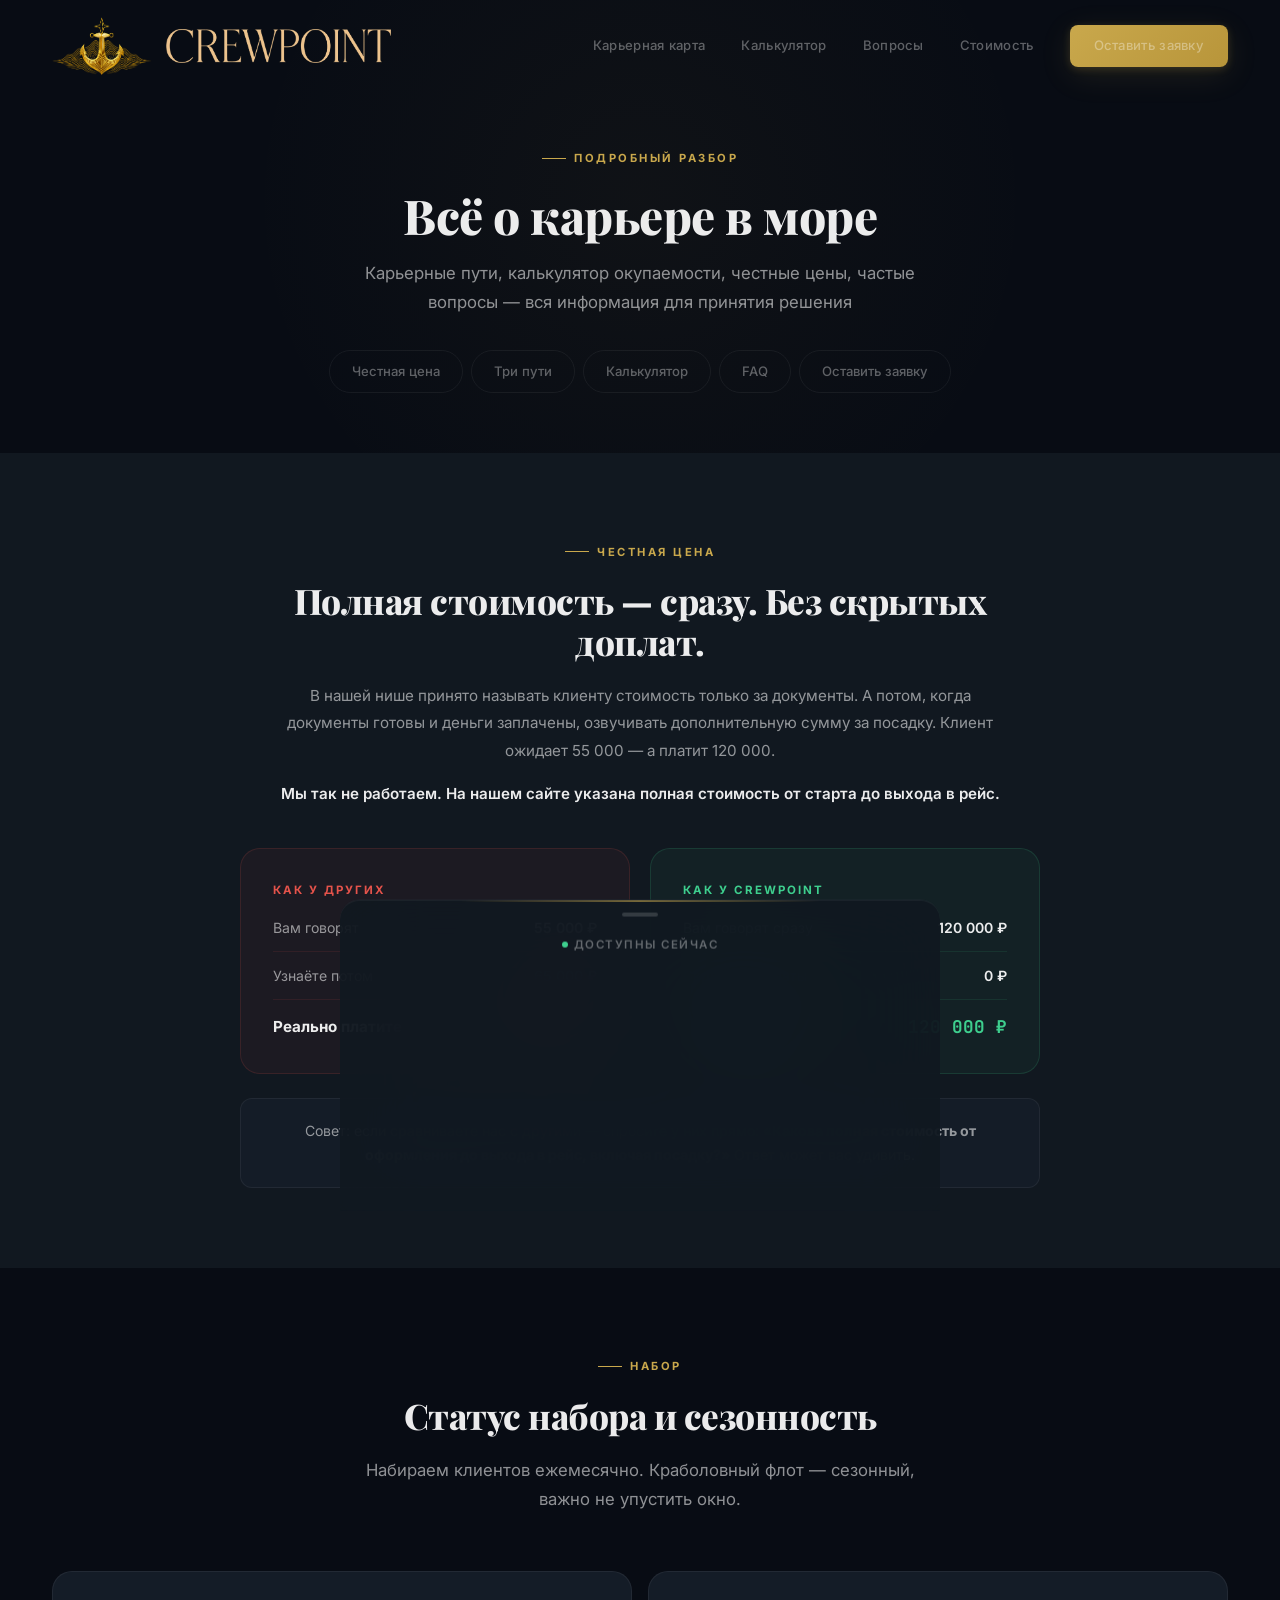
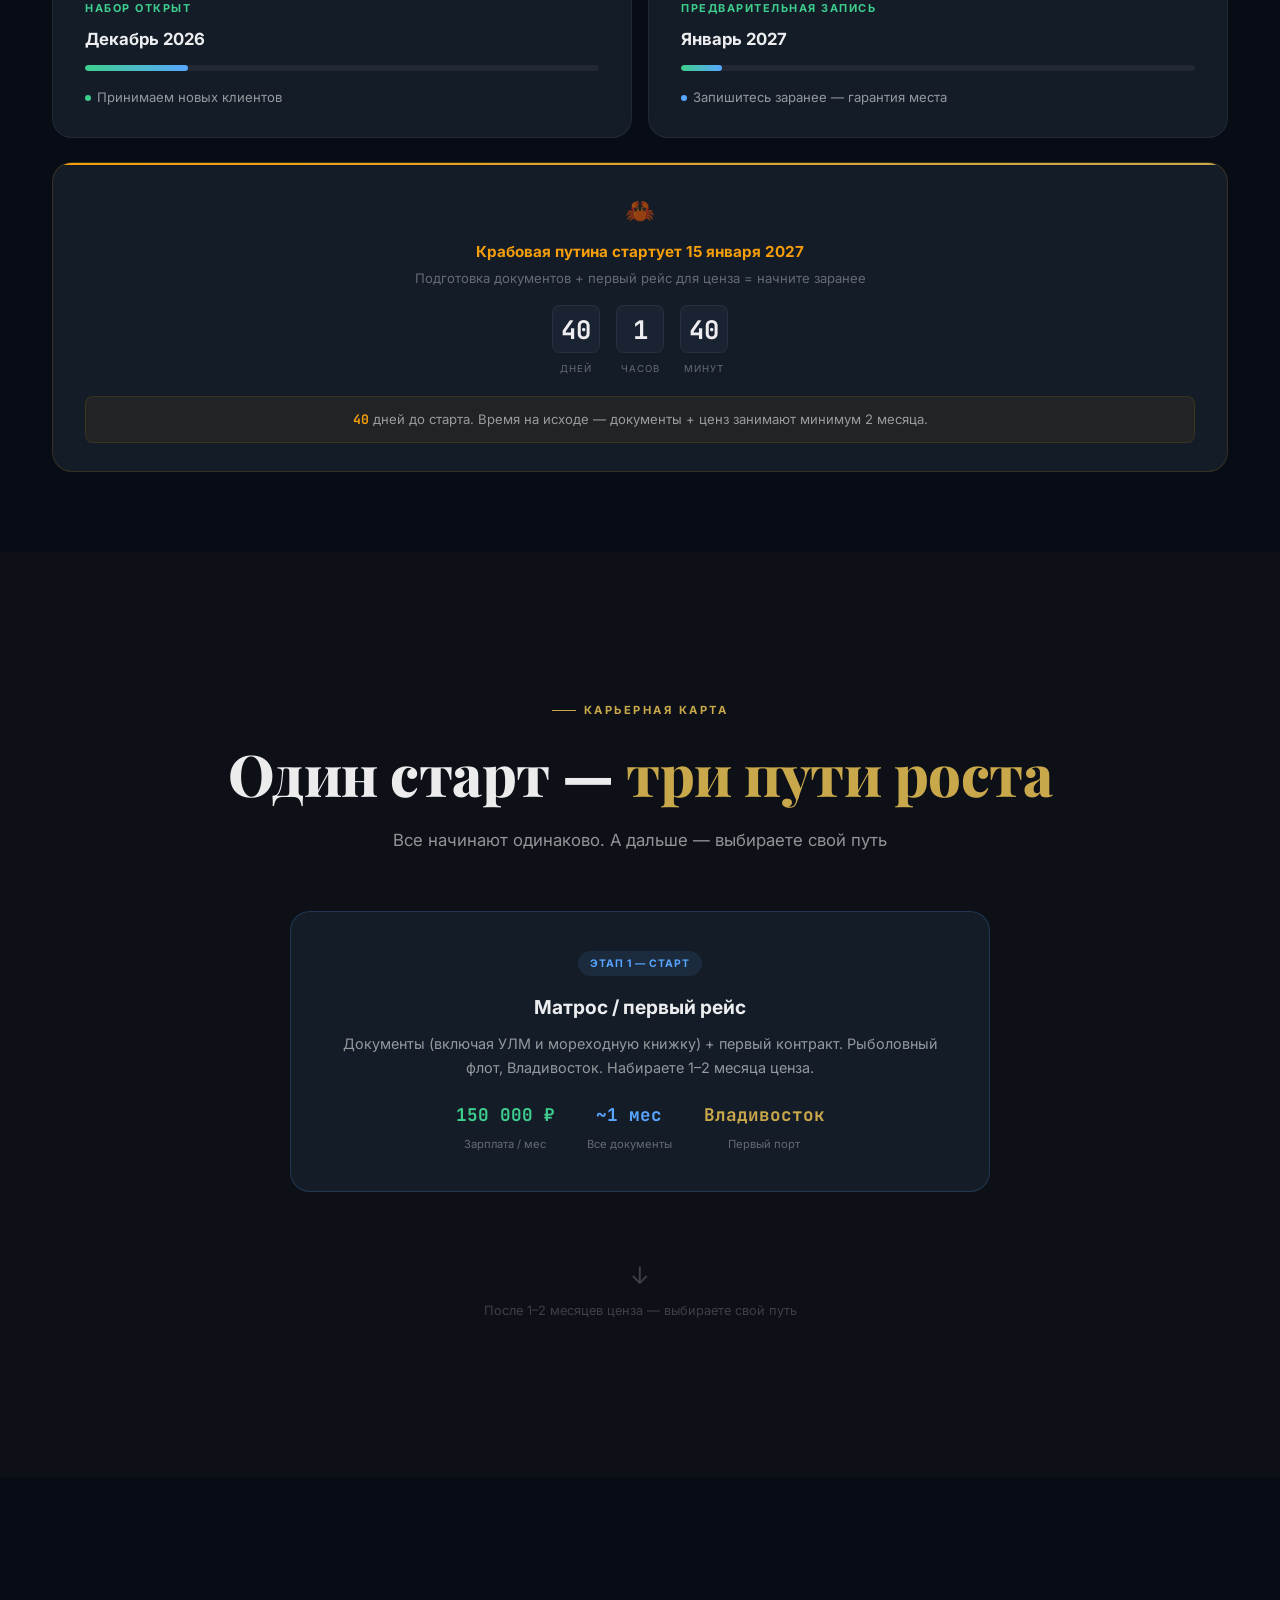
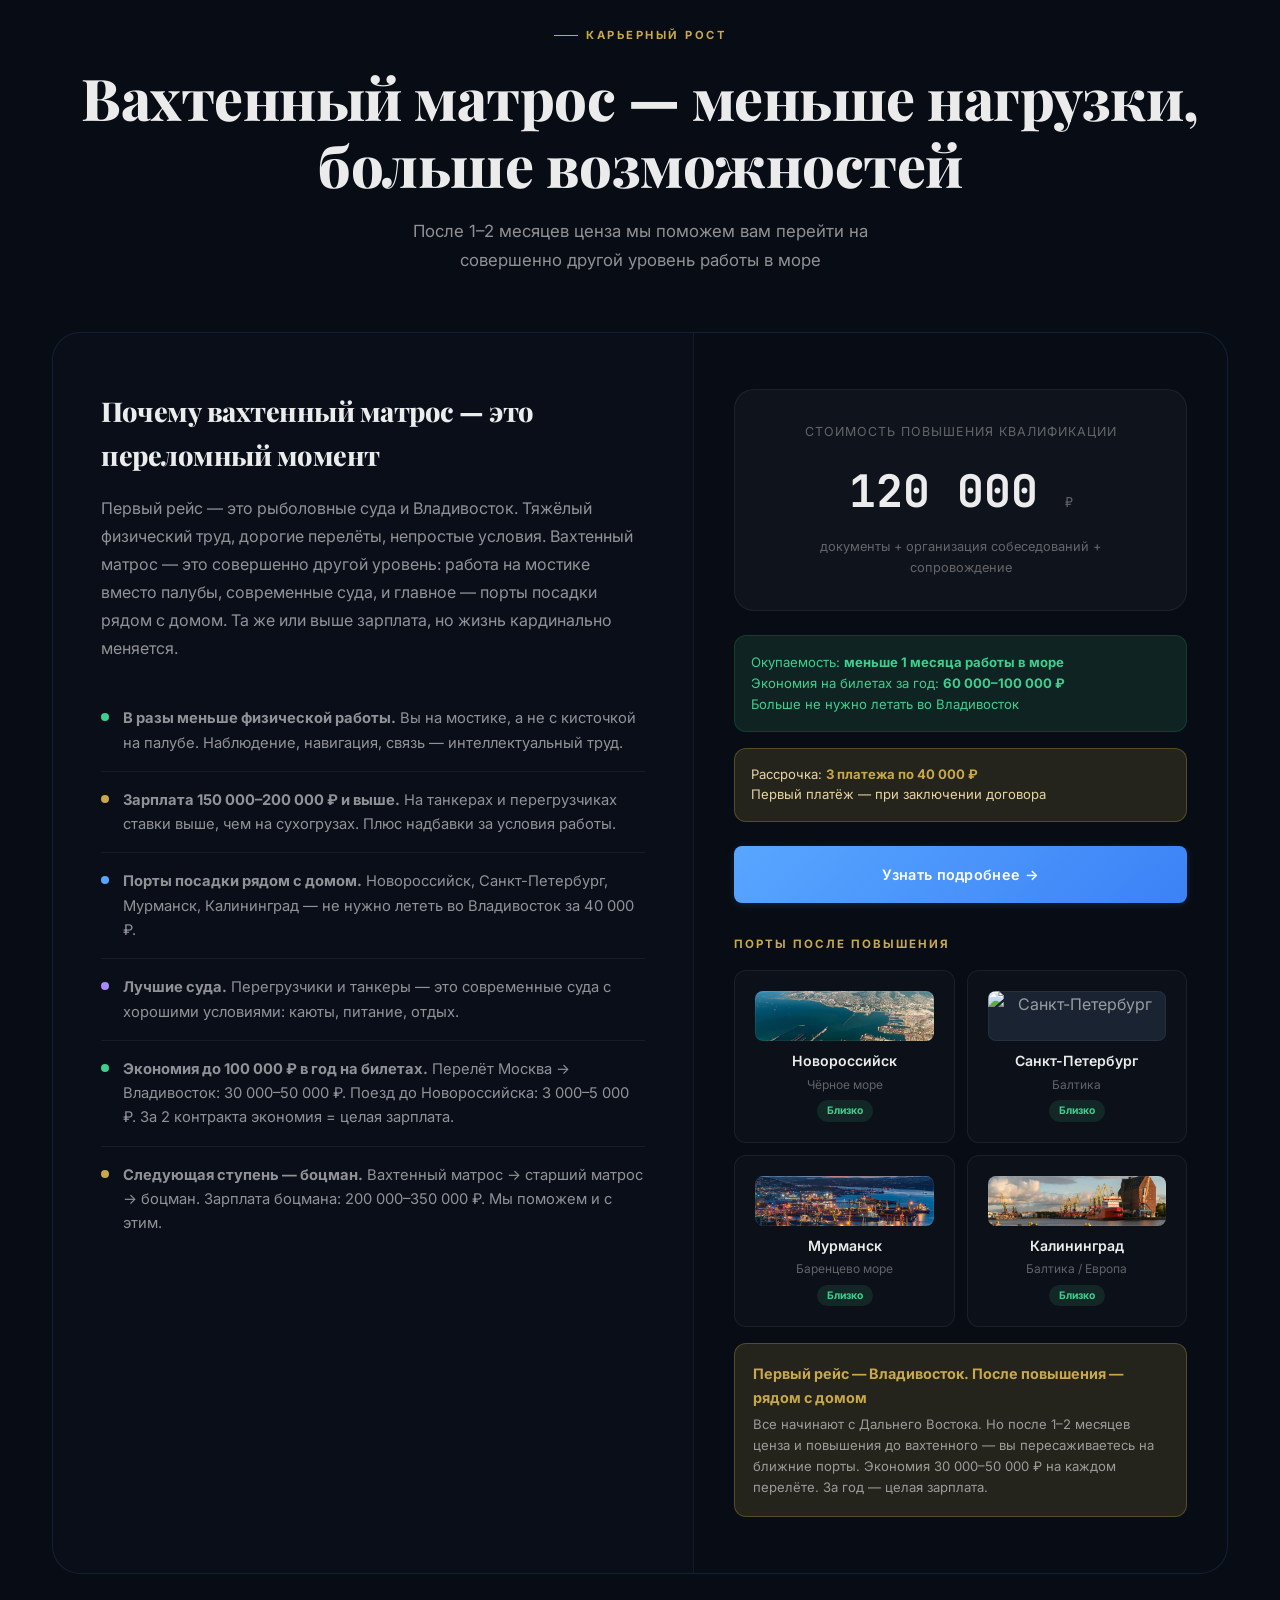
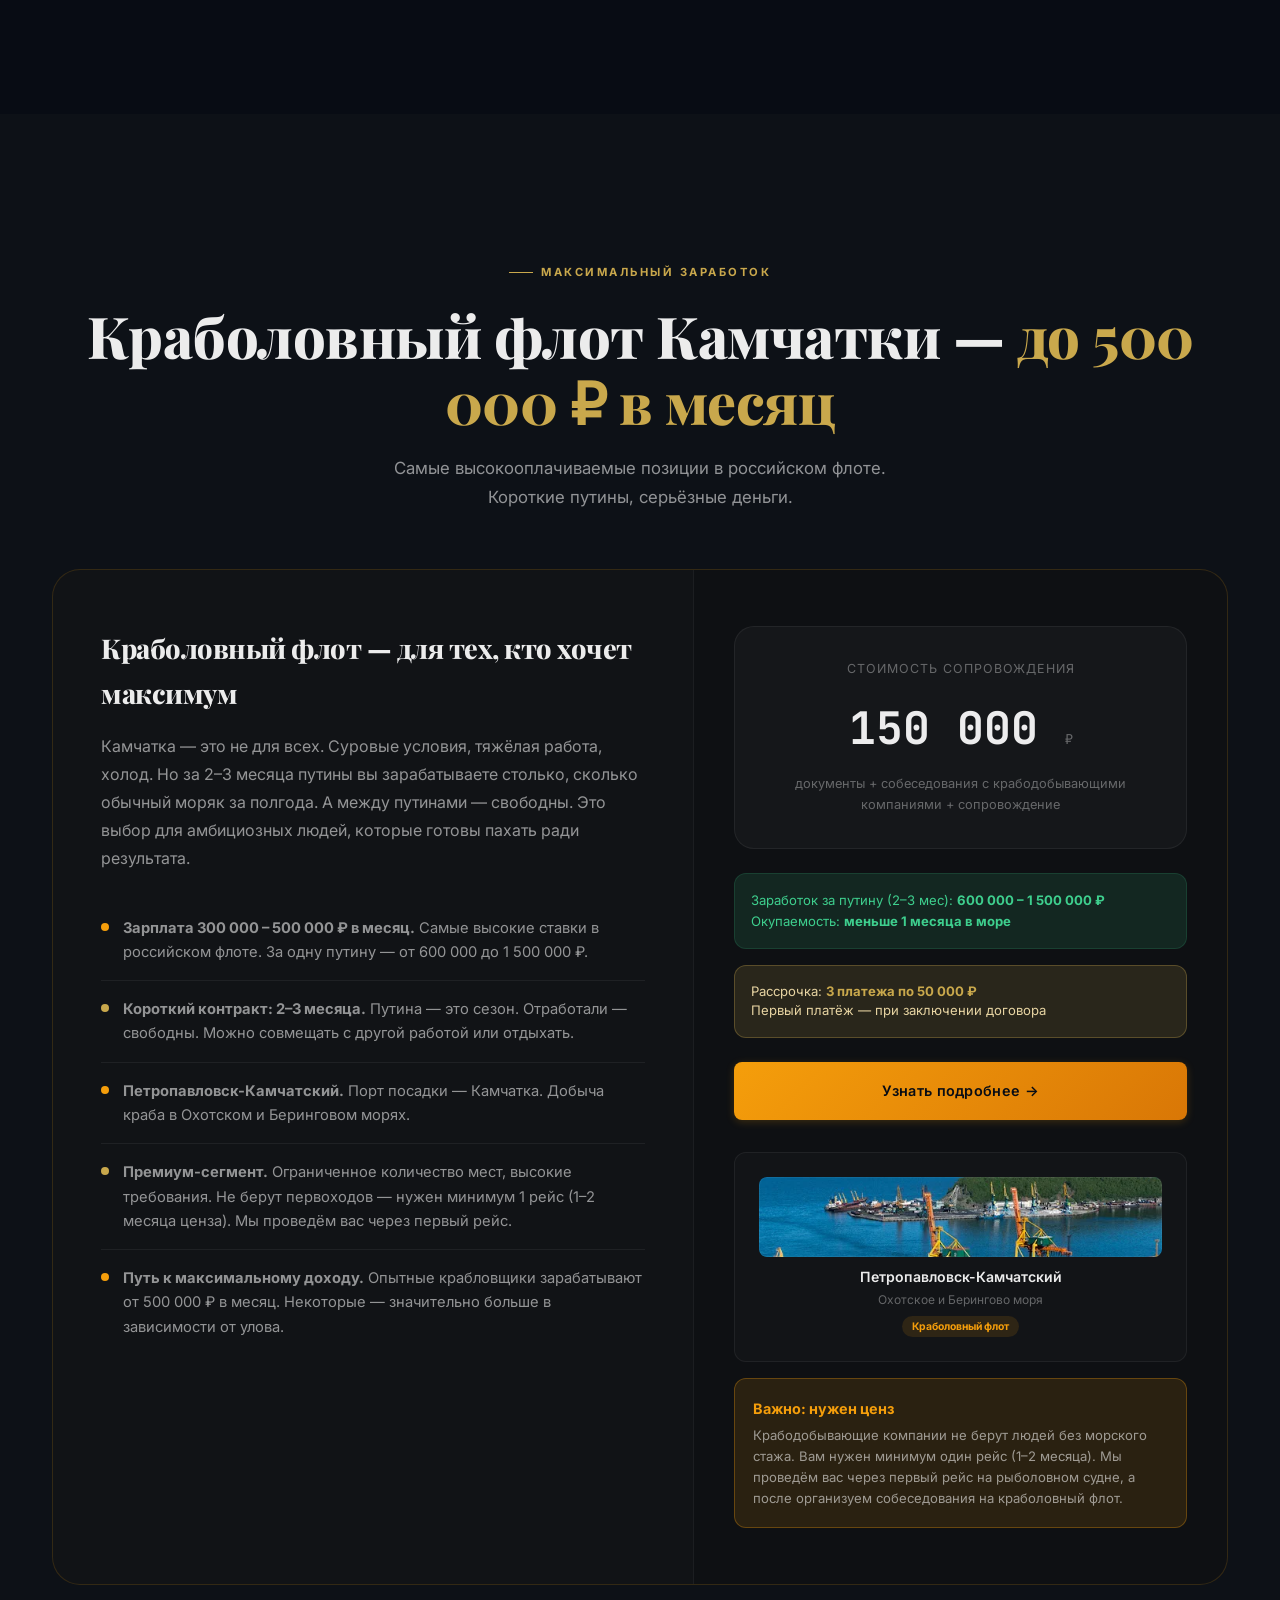
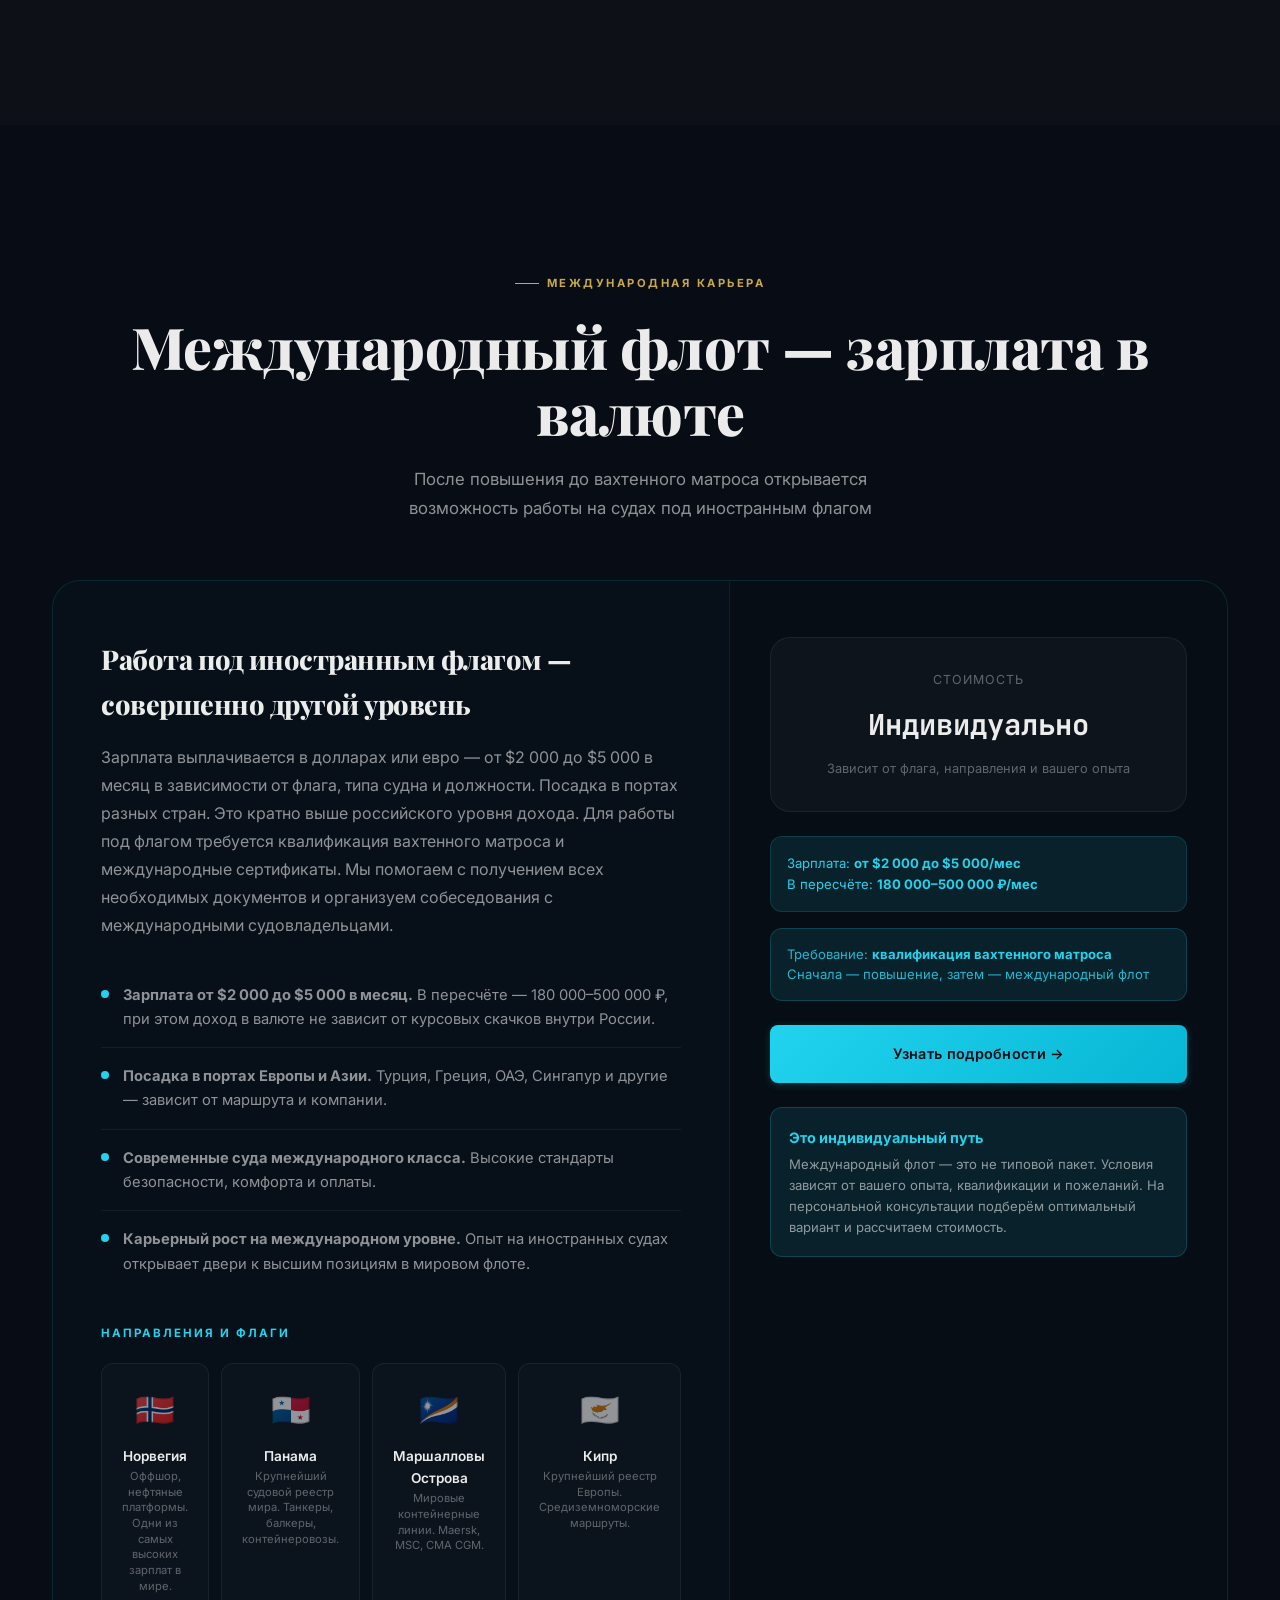
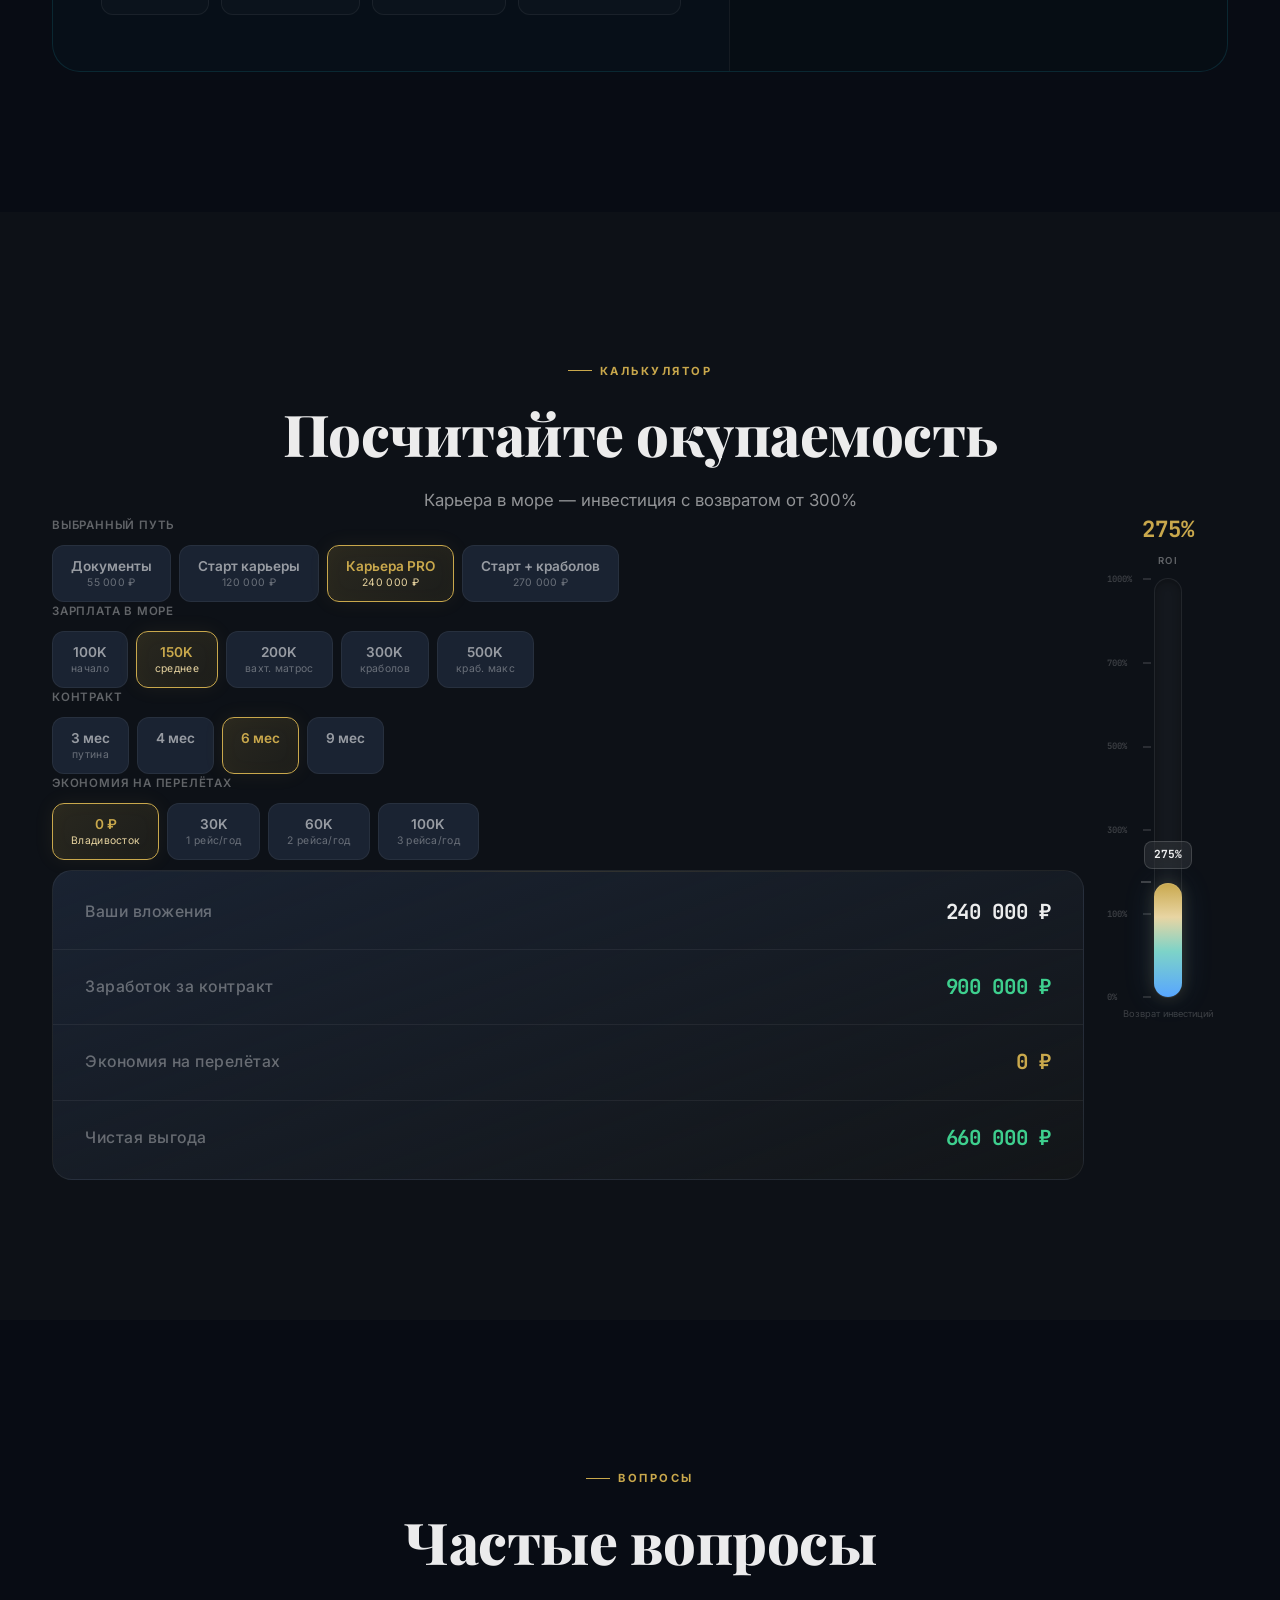
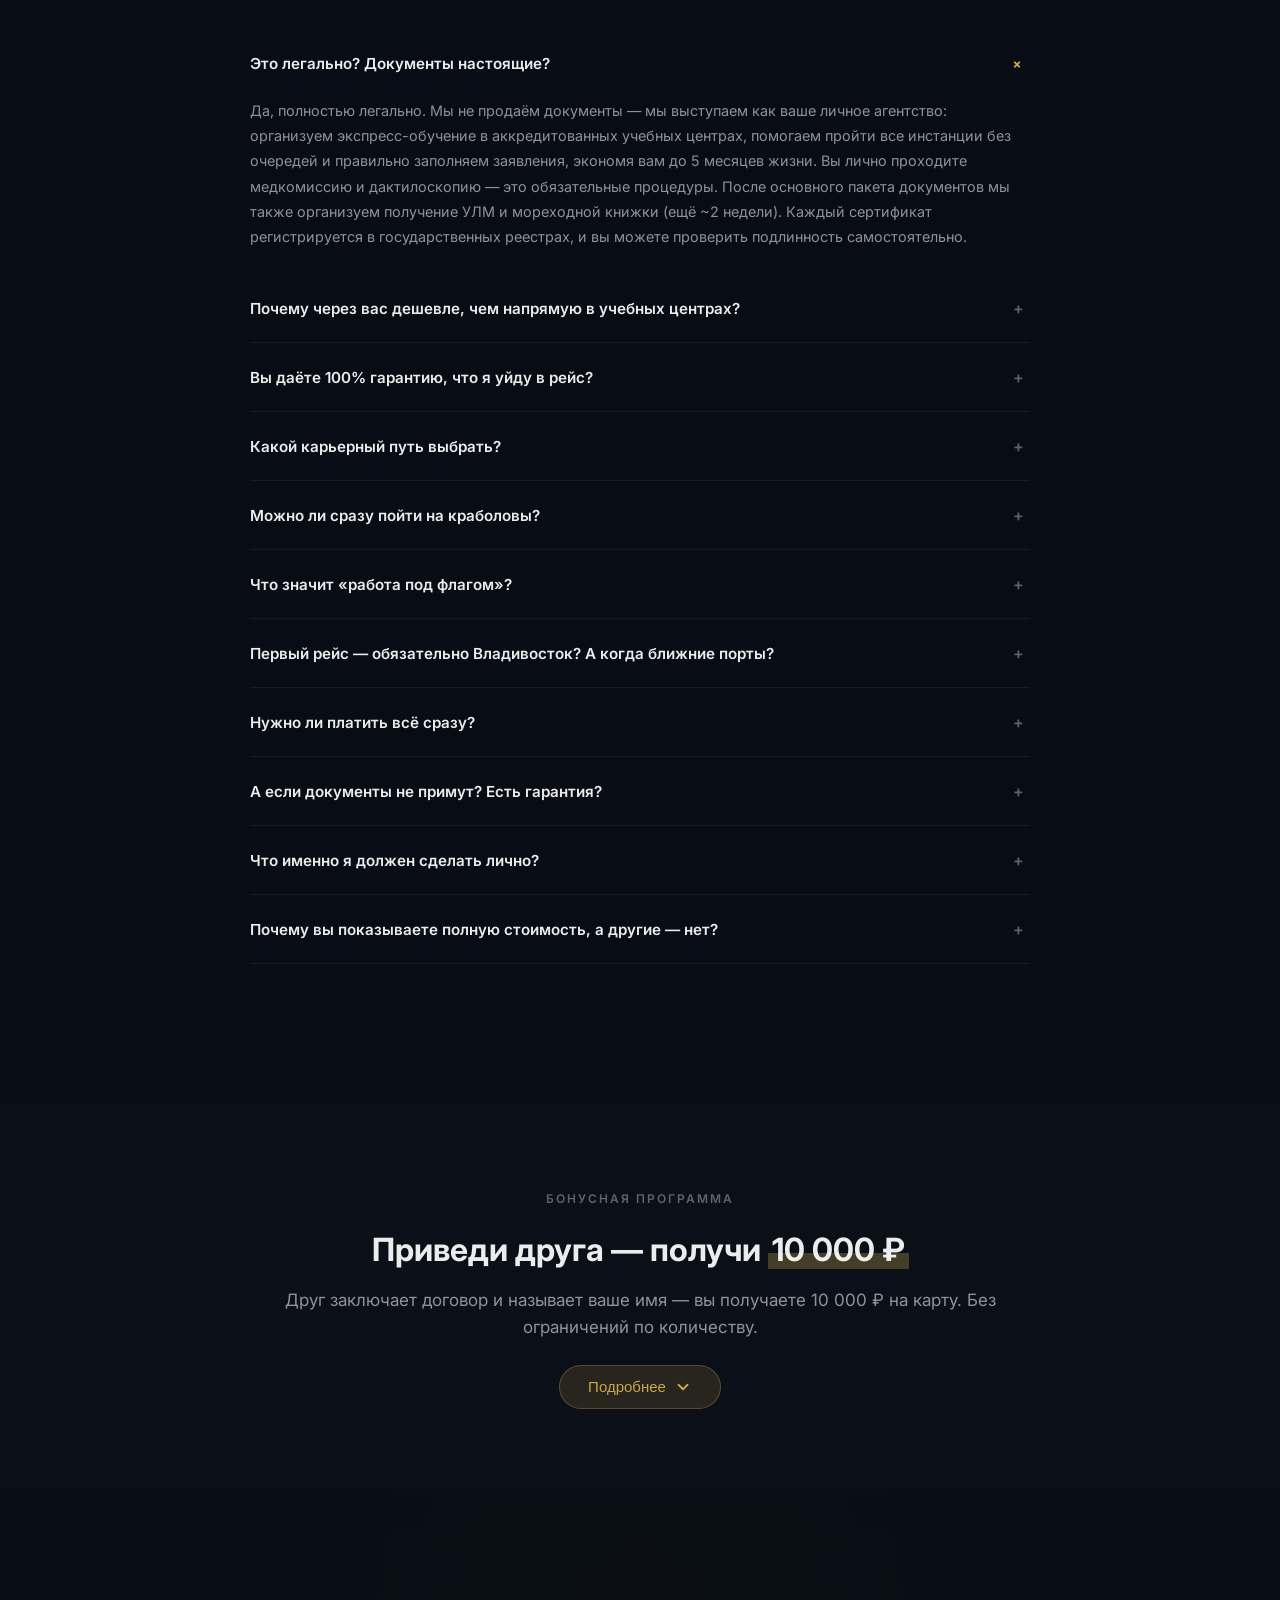
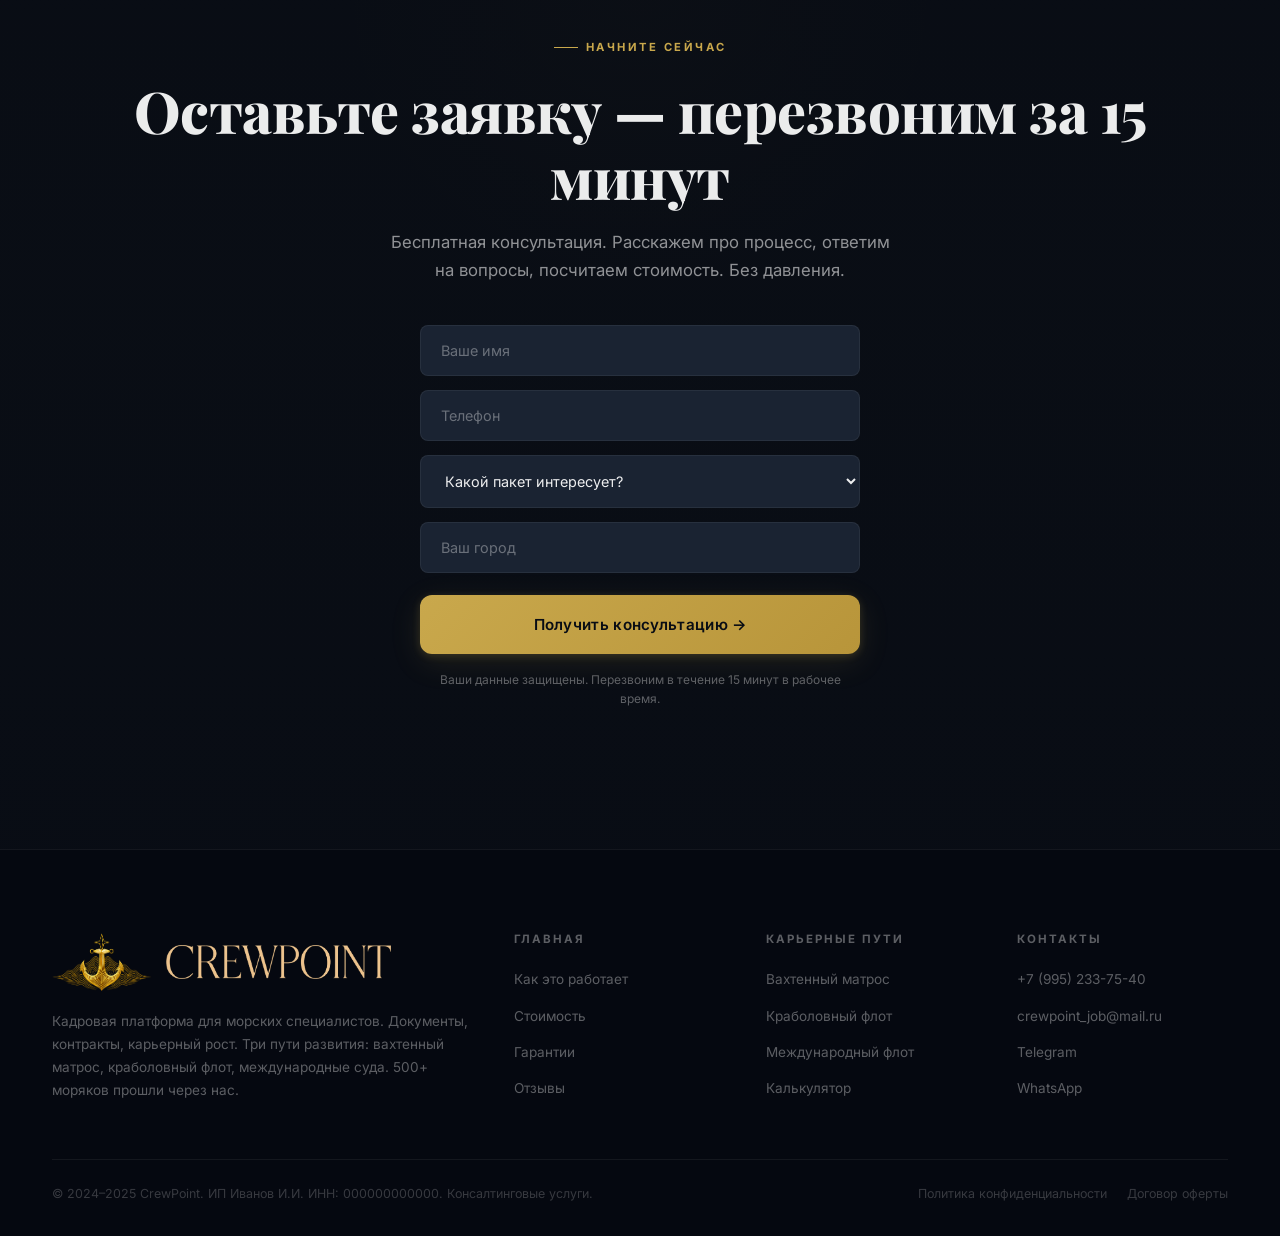
==== details.html @ 1039f0b2 "Add files via upload" ====
<!DOCTYPE html>
<html lang="ru">
<head>
    <meta charset="UTF-8">
    <meta name="viewport" content="width=device-width, initial-scale=1.0">
    <title>CrewPoint — Карьерные пути, калькулятор и FAQ | Подробный разбор</title>
    <meta name="description" content="Подробный разбор карьерных путей в море: вахтенный матрос, краболовный флот Камчатки, международные суда. Калькулятор окупаемости, FAQ, честные цены.">
    <meta name="theme-color" content="#080C14">
    <meta name="color-scheme" content="dark">
    <link rel="icon" type="image/png" href="assets/images/favicon.ico">
    <link rel="preconnect" href="https://fonts.googleapis.com">
    <link rel="preconnect" href="https://fonts.gstatic.com" crossorigin>
    <link href="https://fonts.googleapis.com/css2?family=Inter:wght@400;500;600;700&family=Playfair+Display:wght@800&family=JetBrains+Mono:wght@700&display=swap" rel="stylesheet">
    <link rel="stylesheet" href="assets/css/style.css">
</head>
<body>

<!-- ═══════════════════════════════════
     HEADER
     ═══════════════════════════════════ -->
<header class="header" id="header">
    <div class="container">
        <a href="index.html" class="logo">
            <img src="assets/images/logo-anchor.png" alt="CrewPoint" class="logo-icon" width="54" height="54">
            <img src="assets/images/logo-text.png" alt="CrewPoint" class="logo-name" height="28">
        </a>
        <nav class="nav">
            <a href="#career-paths">Карьерная карта</a>
            <a href="#calc">Калькулятор</a>
            <a href="#faq">Вопросы</a>
            <a href="index.html#pricing">Стоимость</a>
            <a href="index.html#form" class="btn btn--gold btn--sm">Оставить заявку</a>
        </nav>
        <button class="burger" id="burgerBtn"><span></span><span></span><span></span></button>
    </div>
</header>

<div class="mobile-menu" id="mobileMenu">
    <button class="mobile-close" id="mobileClose">&#x2715;</button>
    <a href="#career-paths">Карьерная карта</a>
    <a href="#calc">Калькулятор</a>
    <a href="#faq">Вопросы</a>
    <a href="index.html#pricing">Стоимость</a>
    <a href="index.html#trust">Гарантии</a>
    <a href="index.html#form" class="btn btn--gold">Оставить заявку</a>
</div>

<!-- ═══════════════════════════════════
     MINI HERO
     ═══════════════════════════════════ -->
<section class="mini-hero bg-dark text-center">
    <div class="container">
        <span class="label">Подробный разбор</span>
        <h1>Всё о карьере в <span class="accent">море</span></h1>
        <p>Карьерные пути, калькулятор окупаемости, честные цены, частые вопросы — вся информация для принятия решения</p>
        <div class="mini-hero-nav">
            <a href="#transparency">Честная цена</a>
            <a href="#career-paths">Три пути</a>
            <a href="#calc">Калькулятор</a>
            <a href="#faq">FAQ</a>
            <a href="#form">Оставить заявку</a>
        </div>
    </div>
</section>

<!-- ═══════════════════════════════════
     TRANSPARENCY
     ═══════════════════════════════════ -->
<section class="section section--sm bg-panel" id="transparency">
    <div class="container">
        <div class="reveal text-center transparency-wrap">
            <span class="label">Честная цена</span>
            <h2 class="title title--sm">Полная стоимость — сразу. Без скрытых доплат.</h2>
            <p class="transparency-desc">В нашей нише принято называть клиенту стоимость только за документы. А потом, когда документы готовы и деньги заплачены, озвучивать дополнительную сумму за посадку. Клиент ожидает 55 000 — а платит 120 000.</p>
            <p class="transparency-desc transparency-desc--bold">Мы так не работаем. На нашем сайте указана полная стоимость от старта до выхода в рейс.</p>
        </div>
        <div class="reveal transparency-compare">
            <div class="transparency-grid">
                <div class="t-card t-card--bad">
                    <div class="t-heading text-red">Как у других</div>
                    <div class="t-rows">
                        <div class="t-row t-row--line t-row--line-bad"><span class="t-text">Вам говорят</span><span class="t-value">55 000 ₽</span></div>
                        <div class="t-row t-row--line t-row--line-bad"><span class="t-text text-red">Узнаёте потом</span><span class="t-value text-red">+ 65 000 ₽</span></div>
                        <div class="t-row"><span class="t-total">Реально платите</span><span class="t-total-mono text-red">120 000 ₽</span></div>
                    </div>
                </div>
                <div class="t-card t-card--good">
                    <div class="t-heading text-green">Как у CrewPoint</div>
                    <div class="t-rows">
                        <div class="t-row t-row--line t-row--line-good"><span class="t-text">Вам говорят сразу</span><span class="t-value">120 000 ₽</span></div>
                        <div class="t-row t-row--line t-row--line-good"><span class="t-text text-green">Скрытые доплаты</span><span class="t-value text-green">0 ₽</span></div>
                        <div class="t-row"><span class="t-total">Реально платите</span><span class="t-total-mono text-green">120 000 ₽</span></div>
                    </div>
                </div>
            </div>
            <div class="transparency-advice reveal">
                <p>Совет: если сравниваете нас с другими — спросите у них прямо: <strong>«Какова полная стоимость от оформления до выхода в рейс, включая посадку?»</strong> Ответ может вас удивить.</p>
            </div>
        </div>
    </div>
</section>

<!-- ═══════════════════════════════════
     НАБОР И СЕЗОННОСТЬ
     ═══════════════════════════════════ -->
<section class="section section--sm bg-dark">
    <div class="container">
        <div class="reveal text-center">
            <span class="label">Набор</span>
            <h2 class="title title--sm">Статус набора и сезонность</h2>
            <p class="subtitle">Набираем клиентов ежемесячно. Краболовный флот — сезонный, важно не упустить окно.</p>
        </div>
        <div class="cohort-banner reveal">
            <div class="cohort-card" id="cohortCurrent"></div>
            <div class="cohort-card" id="cohortNext"></div>
        </div>
        <div class="season-box reveal" id="seasonBox"></div>
    </div>
</section>

<!-- ═══════════════════════════════════
     CAREER PATHS — DETAILED
     ═══════════════════════════════════ -->
<section class="section bg-navy" id="career-paths">
    <div class="container">
        <div class="reveal text-center">
            <span class="label">Карьерная карта</span>
            <h2 class="title">Один старт — <span class="accent">три пути роста</span></h2>
            <p class="subtitle">Все начинают одинаково. А дальше — выбираете свой путь</p>
        </div>
        <div class="career-map reveal">
            <div class="career-start">
                <span class="branch-badge badge-blue">Этап 1 — Старт</span>
                <h3>Матрос / первый рейс</h3>
                <p>Документы (включая УЛМ и мореходную книжку) + первый контракт. Рыболовный флот, Владивосток. Набираете 1–2 месяца ценза.</p>
                <div class="stage-stats">
                    <div class="s-stat"><span class="s-val text-green">150 000 ₽</span><span class="s-lbl">Зарплата / мес</span></div>
                    <div class="s-stat"><span class="s-val text-blue">~1 мес</span><span class="s-lbl">Все документы</span></div>
                    <div class="s-stat"><span class="s-val text-gold">Владивосток</span><span class="s-lbl">Первый порт</span></div>
                </div>
            </div>
            <div class="career-arrow-center"><span>&#8595;</span>После 1–2 месяцев ценза — выбираете свой путь</div>
        </div>
    </div>
</section>

<!-- ═══════════════════════════════════
     PATH COMFORT
     ═══════════════════════════════════ -->
<section class="section bg-dark" id="path-comfort">
    <div class="container">
        <div class="reveal text-center">
            <span class="label">Карьерный рост</span>
            <h2 class="title">Вахтенный матрос — меньше нагрузки, больше возможностей</h2>
            <p class="subtitle">После 1–2 месяцев ценза мы поможем вам перейти на совершенно другой уровень работы в море</p>
        </div>
        <div class="path-box path-box--blue reveal">
            <div class="path-inner">
                <div class="path-content">
                    <h3>Почему вахтенный матрос — это переломный момент</h3>
                    <p class="p-desc">Первый рейс — это рыболовные суда и Владивосток. Тяжёлый физический труд, дорогие перелёты, непростые условия. Вахтенный матрос — это совершенно другой уровень: работа на мостике вместо палубы, современные суда, и главное — порты посадки рядом с домом. Та же или выше зарплата, но жизнь кардинально меняется.</p>
                    <ul class="path-benefits">
                        <li><span class="bdot bdot-green"></span><div><strong>В разы меньше физической работы.</strong> Вы на мостике, а не с кисточкой на палубе. Наблюдение, навигация, связь — интеллектуальный труд.</div></li>
                        <li><span class="bdot bdot-gold"></span><div><strong>Зарплата 150 000–200 000 ₽ и выше.</strong> На танкерах и перегрузчиках ставки выше, чем на сухогрузах. Плюс надбавки за условия работы.</div></li>
                        <li><span class="bdot bdot-blue"></span><div><strong>Порты посадки рядом с домом.</strong> Новороссийск, Санкт-Петербург, Мурманск, Калининград — не нужно лететь во Владивосток за 40 000 ₽.</div></li>
                        <li><span class="bdot bdot-purple"></span><div><strong>Лучшие суда.</strong> Перегрузчики и танкеры — это современные суда с хорошими условиями: каюты, питание, отдых.</div></li>
                        <li><span class="bdot bdot-green"></span><div><strong>Экономия до 100 000 ₽ в год на билетах.</strong> Перелёт Москва → Владивосток: 30 000–50 000 ₽. Поезд до Новороссийска: 3 000–5 000 ₽. За 2 контракта экономия = целая зарплата.</div></li>
                        <li><span class="bdot bdot-gold"></span><div><strong>Следующая ступень — боцман.</strong> Вахтенный матрос → старший матрос → боцман. Зарплата боцмана: 200 000–350 000 ₽. Мы поможем и с этим.</div></li>
                    </ul>
                </div>
                <div class="path-sidebar">
                    <div class="price-box"><p class="price-label">Стоимость повышения квалификации</p><div class="price-value">120 000 <span>₽</span></div><p class="price-note">документы + организация собеседований + сопровождение</p></div>
                    <div class="roi-box"><p>Окупаемость: <strong>меньше 1 месяца работы в море</strong></p><p>Экономия на билетах за год: <strong>60 000–100 000 ₽</strong></p><p>Больше не нужно летать во Владивосток</p></div>
                    <div class="inst-box"><p>Рассрочка: <strong>3 платежа по 40 000 ₽</strong></p><p>Первый платёж — при заключении договора</p></div>
                    <a href="#form" class="btn btn--primary btn--full">Узнать подробнее &rarr;</a>
                    <p class="geo-title">Порты после повышения</p>
                    <div class="geo-grid">
                        <div class="geo-card"><div class="geo-card-img photo-frame"><img src="assets/images/port-novorossiysk.webp" alt="Новороссийск" class="photo" loading="lazy" width="300" height="100" decoding="async"></div><h4>Новороссийск</h4><p>Чёрное море</p><span class="geo-tag">Близко</span></div>
                        <div class="geo-card"><div class="geo-card-img photo-frame"><img src="assets/images/port-spb.webp" alt="Санкт-Петербург" class="photo" loading="lazy" width="300" height="100" decoding="async"></div><h4>Санкт-Петербург</h4><p>Балтика</p><span class="geo-tag">Близко</span></div>
                        <div class="geo-card"><div class="geo-card-img photo-frame"><img src="assets/images/port-murmansk.webp" alt="Мурманск" class="photo" loading="lazy" width="300" height="100" decoding="async"></div><h4>Мурманск</h4><p>Баренцево море</p><span class="geo-tag">Близко</span></div>
                        <div class="geo-card"><div class="geo-card-img photo-frame"><img src="assets/images/port-kaliningrad.webp" alt="Калининград" class="photo" loading="lazy" width="300" height="100" decoding="async"></div><h4>Калининград</h4><p>Балтика / Европа</p><span class="geo-tag">Близко</span></div>
                    </div>
                    <div class="geo-saving"><h4>Первый рейс — Владивосток. После повышения — рядом с домом</h4><p>Все начинают с Дальнего Востока. Но после 1–2 месяцев ценза и повышения до вахтенного — вы пересаживаетесь на ближние порты. Экономия 30 000–50 000 ₽ на каждом перелёте. За год — целая зарплата.</p></div>
                </div>
            </div>
        </div>
    </div>
</section>

<!-- ═══════════════════════════════════
     PATH CAPITAL
     ═══════════════════════════════════ -->
<section class="section bg-navy" id="path-capital">
    <div class="container">
        <div class="reveal text-center">
            <span class="label">Максимальный заработок</span>
            <h2 class="title">Краболовный флот Камчатки — <span class="accent">до 500 000 ₽ в месяц</span></h2>
            <p class="subtitle">Самые высокооплачиваемые позиции в российском флоте. Короткие путины, серьёзные деньги.</p>
        </div>
        <div class="path-box path-box--orange reveal">
            <div class="path-inner">
                <div class="path-content">
                    <h3>Краболовный флот — для тех, кто хочет максимум</h3>
                    <p class="p-desc">Камчатка — это не для всех. Суровые условия, тяжёлая работа, холод. Но за 2–3 месяца путины вы зарабатываете столько, сколько обычный моряк за полгода. А между путинами — свободны. Это выбор для амбициозных людей, которые готовы пахать ради результата.</p>
                    <ul class="path-benefits">
                        <li><span class="bdot bdot-orange"></span><div><strong>Зарплата 300 000 – 500 000 ₽ в месяц.</strong> Самые высокие ставки в российском флоте. За одну путину — от 600 000 до 1 500 000 ₽.</div></li>
                        <li><span class="bdot bdot-gold"></span><div><strong>Короткий контракт: 2–3 месяца.</strong> Путина — это сезон. Отработали — свободны. Можно совмещать с другой работой или отдыхать.</div></li>
                        <li><span class="bdot bdot-orange"></span><div><strong>Петропавловск-Камчатский.</strong> Порт посадки — Камчатка. Добыча краба в Охотском и Беринговом морях.</div></li>
                        <li><span class="bdot bdot-gold"></span><div><strong>Премиум-сегмент.</strong> Ограниченное количество мест, высокие требования. Не берут первоходов — нужен минимум 1 рейс (1–2 месяца ценза). Мы проведём вас через первый рейс.</div></li>
                        <li><span class="bdot bdot-orange"></span><div><strong>Путь к максимальному доходу.</strong> Опытные крабловщики зарабатывают от 500 000 ₽ в месяц. Некоторые — значительно больше в зависимости от улова.</div></li>
                    </ul>
                </div>
                <div class="path-sidebar">
                    <div class="price-box"><p class="price-label">Стоимость сопровождения</p><div class="price-value">150 000 <span>₽</span></div><p class="price-note">документы + собеседования с крабодобывающими компаниями + сопровождение</p></div>
                    <div class="roi-box"><p>Заработок за путину (2–3 мес): <strong>600 000 – 1 500 000 ₽</strong></p><p>Окупаемость: <strong>меньше 1 месяца в море</strong></p></div>
                    <div class="inst-box"><p>Рассрочка: <strong>3 платежа по 50 000 ₽</strong></p><p>Первый платёж — при заключении договора</p></div>
                    <a href="#form" class="btn btn--orange btn--full">Узнать подробнее &rarr;</a>
                    <div class="geo-card geo-card--standalone"><div class="geo-card-img geo-card-img--tall photo-frame"><img src="assets/images/kamchatka-port.webp" alt="Петропавловск-Камчатский" class="photo" loading="lazy" width="300" height="160" decoding="async"></div><h4>Петропавловск-Камчатский</h4><p>Охотское и Берингово моря</p><span class="geo-tag geo-tag--orange">Краболовный флот</span></div>
                    <div class="geo-saving geo-saving--orange"><h4>Важно: нужен ценз</h4><p>Крабодобывающие компании не берут людей без морского стажа. Вам нужен минимум один рейс (1–2 месяца). Мы проведём вас через первый рейс на рыболовном судне, а после организуем собеседования на краболовный флот.</p></div>
                </div>
            </div>
        </div>
    </div>
</section>

<!-- ═══════════════════════════════════
     PATH GLOBAL
     ═══════════════════════════════════ -->
<section class="section bg-dark" id="path-global">
    <div class="container">
        <div class="reveal text-center">
            <span class="label">Международная карьера</span>
            <h2 class="title">Международный флот — зарплата в валюте</h2>
            <p class="subtitle">После повышения до вахтенного матроса открывается возможность работы на судах под иностранным флагом</p>
        </div>
        <div class="path-box path-box--cyan reveal">
            <div class="path-inner">
                <div class="path-content">
                    <h3>Работа под иностранным флагом — совершенно другой уровень</h3>
                    <p class="p-desc">Зарплата выплачивается в долларах или евро — от $2 000 до $5 000 в месяц в зависимости от флага, типа судна и должности. Посадка в портах разных стран. Это кратно выше российского уровня дохода. Для работы под флагом требуется квалификация вахтенного матроса и международные сертификаты. Мы помогаем с получением всех необходимых документов и организуем собеседования с международными судовладельцами.</p>
                    <ul class="path-benefits">
                        <li><span class="bdot bdot-cyan"></span><div><strong>Зарплата от $2 000 до $5 000 в месяц.</strong> В пересчёте — 180 000–500 000 ₽, при этом доход в валюте не зависит от курсовых скачков внутри России.</div></li>
                        <li><span class="bdot bdot-cyan"></span><div><strong>Посадка в портах Европы и Азии.</strong> Турция, Греция, ОАЭ, Сингапур и другие — зависит от маршрута и компании.</div></li>
                        <li><span class="bdot bdot-cyan"></span><div><strong>Современные суда международного класса.</strong> Высокие стандарты безопасности, комфорта и оплаты.</div></li>
                        <li><span class="bdot bdot-cyan"></span><div><strong>Карьерный рост на международном уровне.</strong> Опыт на иностранных судах открывает двери к высшим позициям в мировом флоте.</div></li>
                    </ul>
                    <p class="geo-title geo-title--cyan">Направления и флаги</p>
                    <div class="flag-grid">
                        <div class="flag-card"><span class="flag-emoji">&#127475;&#127476;</span><h4>Норвегия</h4><p>Оффшор, нефтяные платформы. Одни из самых высоких зарплат в мире.</p></div>
                        <div class="flag-card"><span class="flag-emoji">&#127477;&#127462;</span><h4>Панама</h4><p>Крупнейший судовой реестр мира. Танкеры, балкеры, контейнеровозы.</p></div>
                        <div class="flag-card"><span class="flag-emoji">&#127474;&#127469;</span><h4>Маршалловы Острова</h4><p>Мировые контейнерные линии. Maersk, MSC, CMA CGM.</p></div>
                        <div class="flag-card"><span class="flag-emoji">&#127464;&#127486;</span><h4>Кипр</h4><p>Крупнейший реестр Европы. Средиземноморские маршруты.</p></div>
                    </div>
                </div>
                <div class="path-sidebar">
                    <div class="price-box"><p class="price-label">Стоимость</p><div class="price-value price-value--sm">Индивидуально</div><p class="price-note">Зависит от флага, направления и вашего опыта</p></div>
                    <div class="roi-box roi-box--cyan"><p>Зарплата: <strong>от $2 000 до $5 000/мес</strong></p><p>В пересчёте: <strong>180 000–500 000 ₽/мес</strong></p></div>
                    <div class="inst-box inst-box--cyan"><p>Требование: <strong>квалификация вахтенного матроса</strong></p><p>Сначала — повышение, затем — международный флот</p></div>
                    <a href="#form" class="btn btn--cyan btn--full">Узнать подробности &rarr;</a>
                    <div class="geo-saving geo-saving--cyan geo-saving--top"><h4>Это индивидуальный путь</h4><p>Международный флот — это не типовой пакет. Условия зависят от вашего опыта, квалификации и пожеланий. На персональной консультации подберём оптимальный вариант и рассчитаем стоимость.</p></div>
                </div>
            </div>
        </div>
    </div>
</section>

<!-- ═══════════════════════════════════
     CALCULATOR
     ═══════════════════════════════════ -->
<section class="section bg-navy" id="calc">
    <div class="container">
        <div class="reveal text-center">
            <span class="label">Калькулятор</span>
            <h2 class="title">Посчитайте окупаемость</h2>
            <p class="subtitle">Карьера в море — инвестиция с возвратом от 300%</p>
        </div>
        <div class="calc-box reveal">
            <div class="calc-outer">
                <div>
                    <div class="calc-grid">
                        <div>
                            <div class="calc-group">
                                <label>Выбранный путь</label>
                                <div class="chip-group" id="chipPackage">
                                    <button class="chip" data-value="55000">Документы<span class="chip-sub">55 000 ₽</span></button>
                                    <button class="chip" data-value="120000">Старт карьеры<span class="chip-sub">120 000 ₽</span></button>
                                    <button class="chip active" data-value="240000">Карьера PRO<span class="chip-sub">240 000 ₽</span></button>
                                    <button class="chip" data-value="270000">Старт + краболов<span class="chip-sub">270 000 ₽</span></button>
                                </div>
                            </div>
                            <div class="calc-group">
                                <label>Зарплата в море</label>
                                <div class="chip-group" id="chipSalary">
                                    <button class="chip" data-value="100000">100K<span class="chip-sub">начало</span></button>
                                    <button class="chip active" data-value="150000">150K<span class="chip-sub">среднее</span></button>
                                    <button class="chip" data-value="200000">200K<span class="chip-sub">вахт. матрос</span></button>
                                    <button class="chip" data-value="300000">300K<span class="chip-sub">краболов</span></button>
                                    <button class="chip" data-value="500000">500K<span class="chip-sub">краб. макс</span></button>
                                </div>
                            </div>
                            <div class="calc-group">
                                <label>Контракт</label>
                                <div class="chip-group" id="chipMonths">
                                    <button class="chip" data-value="3">3 мес<span class="chip-sub">путина</span></button>
                                    <button class="chip" data-value="4">4 мес</button>
                                    <button class="chip active" data-value="6">6 мес</button>
                                    <button class="chip" data-value="9">9 мес</button>
                                </div>
                            </div>
                            <div class="calc-group" id="flightsGroup">
                                <label>Экономия на перелётах</label>
                                <div class="chip-group" id="chipFlights">
                                    <button class="chip active" data-value="0">0 ₽<span class="chip-sub">Владивосток</span></button>
                                    <button class="chip" data-value="30000">30K<span class="chip-sub">1 рейс/год</span></button>
                                    <button class="chip" data-value="60000">60K<span class="chip-sub">2 рейса/год</span></button>
                                    <button class="chip" data-value="100000">100K<span class="chip-sub">3 рейса/год</span></button>
                                </div>
                                <div class="flight-warning" id="flightWarning"></div>
                            </div>
                        </div>
                        <div>
                            <div class="calc-result">
                                <div class="calc-item"><div class="calc-label">Ваши вложения</div><div class="calc-val" id="calcInvestment">240 000 ₽</div></div>
                                <div class="calc-item"><div class="calc-label">Заработок за контракт</div><div class="calc-val calc-val--green" id="calcEarnings">900 000 ₽</div></div>
                                <div class="calc-item" id="calcSavingsRow"><div class="calc-label">Экономия на перелётах</div><div class="calc-val calc-val--gold" id="calcSavings">0 ₽</div></div>
                                <div class="calc-item calc-item--loss" id="calcLossRow" style="display:none"><div class="calc-label">Расходы на перелёты (в год)</div><div class="calc-val calc-val--red" id="calcLoss">-80 000 ₽</div></div>
                                <div class="calc-item"><div class="calc-label">Чистая выгода</div><div class="calc-val calc-val--green" id="calcProfit">660 000 ₽</div></div>
                            </div>
                            <div id="calcNoResult" class="calc-no-result" style="display:none">
                                <div class="calc-no-icon">&#9888;</div>
                                <h4>Расчёт недоступен</h4>
                                <p>Пакет «Документы» не включает подбор контракта и карьерное сопровождение. Вы получите документы, но искать работу придётся самостоятельно. Рассчитать окупаемость невозможно — результат зависит только от вас.</p>
                                <p class="calc-no-cta" id="selectProCta">Выбрать «Старт карьеры» для гарантированного результата &rarr;</p>
                            </div>
                        </div>
                    </div>
                </div>
                <div class="roi-gauge-sticky">
                    <div class="roi-gauge">
                        <div class="roi-gauge-value" id="roiGaugeValue">275%</div>
                        <div class="roi-gauge-label">ROI</div>
                        <div class="roi-gauge-track">
                            <div class="roi-gauge-fill" id="roiGaugeFill" style="height:27.5%"></div>
                            <div class="roi-gauge-marker" id="roiGaugeMarker" style="bottom:27.5%"><span class="roi-gauge-marker-value" id="roiMarkerText">275%</span></div>
                            <div class="roi-gauge-tick" id="roiGaugeTick" style="bottom:27.5%"></div>
                            <div class="roi-gauge-marks">
                                <div class="roi-gauge-mark"><span class="roi-gauge-mark-label">1000%</span></div>
                                <div class="roi-gauge-mark"><span class="roi-gauge-mark-label">700%</span></div>
                                <div class="roi-gauge-mark"><span class="roi-gauge-mark-label">500%</span></div>
                                <div class="roi-gauge-mark"><span class="roi-gauge-mark-label">300%</span></div>
                                <div class="roi-gauge-mark"><span class="roi-gauge-mark-label">100%</span></div>
                                <div class="roi-gauge-mark"><span class="roi-gauge-mark-label">0%</span></div>
                            </div>
                        </div>
                        <div class="roi-gauge-caption">Возврат инвестиций</div>
                    </div>
                </div>
            </div>
        </div>
    </div>
</section>

<!-- ═══════════════════════════════════
     FAQ
     ═══════════════════════════════════ -->
<section class="section bg-dark" id="faq">
    <div class="container">
        <div class="reveal text-center">
            <span class="label">Вопросы</span>
            <h2 class="title">Частые вопросы</h2>
        </div>
        <div class="faq-list reveal" id="faqList">
            <div class="faq-item active"><button class="faq-q">Это легально? Документы настоящие?<span class="faq-icon">+</span></button><div class="faq-a"><div class="faq-a-inner">Да, полностью легально. Мы не продаём документы — мы выступаем как ваше личное агентство: организуем экспресс-обучение в аккредитованных учебных центрах, помогаем пройти все инстанции без очередей и правильно заполняем заявления, экономя вам до 5 месяцев жизни. Вы лично проходите медкомиссию и дактилоскопию — это обязательные процедуры. После основного пакета документов мы также организуем получение УЛМ и мореходной книжки (ещё ~2 недели). Каждый сертификат регистрируется в государственных реестрах, и вы можете проверить подлинность самостоятельно.</div></div></div>
            <div class="faq-item"><button class="faq-q">Почему через вас дешевле, чем напрямую в учебных центрах?<span class="faq-icon">+</span></button><div class="faq-a"><div class="faq-a-inner">Мы направляем в учебные центры большой поток клиентов ежемесячно и работаем на партнёрских условиях. Центр, принимая одного человека «с улицы», выставляет полную розничную стоимость. Мы обеспечиваем им стабильный поток — отсюда оптовые условия, которые транслируем вам.</div></div></div>
            <div class="faq-item"><button class="faq-q">Вы даёте 100% гарантию, что я уйду в рейс?<span class="faq-icon">+</span></button><div class="faq-a"><div class="faq-a-inner">По закону окончательное решение о найме принимает судовладелец. Наша гарантия в другом: мы не бросаем вас после получения документов. Мы организуем собеседования с проверенными компаниями-партнёрами и предлагаем вакансии до тех пор, пока вы не подпишете контракт. Мы работаем на ваш результат — именно поэтому 78% наших клиентов выбирают пакет с карьерным сопровождением.</div></div></div>
            <div class="faq-item"><button class="faq-q">Какой карьерный путь выбрать?<span class="faq-icon">+</span></button><div class="faq-a"><div class="faq-a-inner">Зависит от ваших приоритетов. Если важен комфорт, близость к дому и стабильность — выбирайте повышение до вахтенного матроса: ближние порты, лёгкая работа, 150–200K в месяц. Если хотите максимальный заработок и готовы к тяжёлой работе — краболовный флот Камчатки: 300 000+ ₽ в месяц, но суровые условия и короткие путины. Если мечтаете о международной карьере с зарплатой в валюте — путь через вахтенного матроса на суда под иностранным флагом. Многие наши клиенты комбинируют: сначала вахтенный для стабильности, потом краболов на сезон для заработка. На консультации подберём оптимальный план.</div></div></div>
            <div class="faq-item"><button class="faq-q">Можно ли сразу пойти на краболовы?<span class="faq-icon">+</span></button><div class="faq-a"><div class="faq-a-inner">К сожалению, нет. Крабодобывающие компании не берут людей без морского стажа — это требование безопасности. Вам нужен минимум один рейс (1–2 месяца ценза). Мы проведём вас через первый рейс на рыболовном судне, а после набора ценза организуем собеседования с крабодобывающими компаниями Камчатки. Многие наши клиенты проходят этот путь за 3–4 месяца от нуля до краболова.</div></div></div>
            <div class="faq-item"><button class="faq-q">Что значит «работа под флагом»?<span class="faq-icon">+</span></button><div class="faq-a"><div class="faq-a-inner">Это работа на судах, зарегистрированных под флагом иностранного государства — Норвегии, Панамы, Маршалловых Островов, Кипра и других. Зарплата выплачивается в валюте (доллары или евро) и составляет от $2 000 до $5 000 в месяц в зависимости от флага, типа судна и должности. Посадка — в портах разных стран. Для работы под флагом требуется квалификация вахтенного матроса и международные сертификаты. Мы помогаем с получением всех необходимых документов и организуем собеседования с международными судовладельцами.</div></div></div>
            <div class="faq-item"><button class="faq-q">Первый рейс — обязательно Владивосток? А когда ближние порты?<span class="faq-icon">+</span></button><div class="faq-a"><div class="faq-a-inner">Да, большинство начинают с рыболовных судов на Дальнем Востоке — это стандартный вход в профессию. Но уже после 1–2 месяцев ценза вы можете пройти повышение до вахтенного матроса, и тогда открываются вакансии на перегрузчиках и танкерах с посадкой в Новороссийске, Санкт-Петербурге, Мурманске и Калининграде. Перелёт Москва → Владивосток стоит 30 000–50 000 ₽. Поезд до Новороссийска — 3 000 ₽. За 2 года экономия на одних билетах может составить стоимость автомобиля. Именно поэтому повышение квалификации — лучшая инвестиция после первого рейса.</div></div></div>
            <div class="faq-item"><button class="faq-q">Нужно ли платить всё сразу?<span class="faq-icon">+</span></button><div class="faq-a"><div class="faq-a-inner">Нет. Мы работаем с поэтапной оплатой. Для пакета «Карьера PRO»: первый платёж при заключении договора, второй — при получении документов, третий — при организации собеседований на новом уровне. Вы платите по мере получения конкретного результата на каждом этапе.</div></div></div>
            <div class="faq-item"><button class="faq-q">А если документы не примут? Есть гарантия?<span class="faq-icon">+</span></button><div class="faq-a"><div class="faq-a-inner">В договоре прописана ответственность за качество наших консалтинговых услуг. Если по нашей вине документы окажутся непригодными — возвращаем 100% оплаты. За 500+ моряков, прошедших через нас, таких случаев не было ни разу — все сертификаты получены через аккредитованные учебные центры и зарегистрированы в госреестрах.</div></div></div>
            <div class="faq-item"><button class="faq-q">Что именно я должен сделать лично?<span class="faq-icon">+</span></button><div class="faq-a"><div class="faq-a-inner">Мы берём на себя максимум бюрократии: запись в учебные центры, бронирование времени, подготовку заявлений, координацию между инстанциями. Но есть процедуры, которые по закону требуют личного присутствия: прохождение медицинской комиссии и сдача биометрических данных (дактилоскопия). Мы организуем запись и подскажем, что нужно — вам останется только прийти в назначенное время.</div></div></div>
            <div class="faq-item"><button class="faq-q">Почему вы показываете полную стоимость, а другие — нет?<span class="faq-icon">+</span></button><div class="faq-a"><div class="faq-a-inner">В нашей нише распространена практика озвучивать только стоимость документов (55 000 ₽), а стоимость посадки (60 000–70 000 ₽) сообщать уже после оплаты первого этапа. Клиент думает что платит 55 000, а по факту платит 120 000. Формально это не обман — но и полной картины вам заранее не дают. Мы принципиально работаем иначе: на сайте, в договоре и на консультации вы сразу видите полную стоимость каждого пакета. Если сравниваете нас с другими компаниями — задайте им один вопрос: «Какова полная стоимость от оформления до выхода в рейс, включая посадку?» Ответ может отличаться от того что вам назвали изначально.</div></div></div>
        </div>
    </div>
</section>

<!-- ═══════════════════════════════════
     REFERRAL
     ═══════════════════════════════════ -->
<section class="referral" id="referral">
    <div class="referral__container">
        <div class="referral__badge">БОНУСНАЯ ПРОГРАММА</div>
        <h2 class="referral__title">Приведи друга — получи <span class="referral__accent">10 000 ₽</span></h2>
        <p class="referral__subtitle">Друг заключает договор и называет ваше имя — вы получаете 10 000 ₽ на карту. Без ограничений по количеству.</p>

        <button class="referral__main-toggle" id="referralMainToggle">
            <span>Подробнее</span>
            <svg class="referral__main-toggle-arrow" width="18" height="18" viewBox="0 0 24 24" fill="none" stroke="currentColor" stroke-width="2.5" stroke-linecap="round" stroke-linejoin="round"><polyline points="6 9 12 15 18 9"></polyline></svg>
        </button>

        <div class="referral__hidden-content" id="referralHiddenContent">
            <div class="referral__hidden-inner">
                <div class="referral__cards">
                    <div class="referral__card"><div class="referral__card-number">1</div><div class="referral__card-icon">📲</div><div class="referral__card-text">Расскажите другу о CrewPoint — лично, в чате, как угодно</div></div>
                    <div class="referral__card"><div class="referral__card-number">2</div><div class="referral__card-icon">📝</div><div class="referral__card-text">Друг обращается и называет ваше имя при заключении договора</div></div>
                    <div class="referral__card"><div class="referral__card-number">3</div><div class="referral__card-icon">💳</div><div class="referral__card-text">Вы получаете 10 000 ₽ на карту в течение 3 дней</div></div>
                </div>

                <div class="referral__examples">
                    <div class="referral__example">1 друг = <strong>10 000 ₽</strong></div>
                    <div class="referral__example-divider"></div>
                    <div class="referral__example">3 друга = <strong>30 000 ₽</strong></div>
                    <div class="referral__example-divider"></div>
                    <div class="referral__example">5 друзей = <strong>50 000 ₽</strong></div>
                </div>

                <div class="referral__actions">
                    <div class="referral__brochure">
                        <img src="assets/images/crewpoint-brochure.png" alt="Буклет CrewPoint" class="referral__brochure-img" id="referralBrochureImg" loading="lazy" decoding="async">
                        <span class="referral__brochure-label">Буклет для друга</span>
                    </div>
                    <div class="referral__buttons">
                        <button class="referral__share-btn" id="referralShareBtn">
                            <svg class="referral__share-icon" width="20" height="20" viewBox="0 0 24 24" fill="none" stroke="currentColor" stroke-width="2" stroke-linecap="round" stroke-linejoin="round"><circle cx="18" cy="5" r="3"></circle><circle cx="6" cy="12" r="3"></circle><circle cx="18" cy="19" r="3"></circle><line x1="8.59" y1="13.51" x2="15.42" y2="17.49"></line><line x1="15.41" y1="6.51" x2="8.59" y2="10.49"></line></svg>
                            Поделиться буклетом
                        </button>
                        <a href="assets/images/crewpoint-brochure.png" download="CrewPoint-буклет.png" class="referral__download-btn">
                            <svg width="20" height="20" viewBox="0 0 24 24" fill="none" stroke="currentColor" stroke-width="2" stroke-linecap="round" stroke-linejoin="round"><path d="M21 15v4a2 2 0 0 1-2 2H5a2 2 0 0 1-2-2v-4"></path><polyline points="7 10 12 15 17 10"></polyline><line x1="12" y1="15" x2="12" y2="3"></line></svg>
                            Скачать буклет
                        </a>
                    </div>
                </div>

                <button class="referral__conditions-toggle" id="referralConditionsToggle">
                    <span>Условия программы</span>
                    <svg class="referral__conditions-arrow" width="16" height="16" viewBox="0 0 24 24" fill="none" stroke="currentColor" stroke-width="2.5" stroke-linecap="round" stroke-linejoin="round"><polyline points="6 9 12 15 18 9"></polyline></svg>
                </button>
                <div class="referral__conditions" id="referralConditions">
                    <div class="referral__conditions-inner">
                        <ul class="referral__conditions-list">
                            <li>Рекомендовать может кто угодно - не обязательно быть нашим клиентом</li>
                            <li>Друг должен быть новым клиентом</li>
                            <li>Бонус начисляется после подписания договора другом</li>
                            <li>Выплата в течение 3 рабочих дней на карту</li>
                            <li>Количество рекомендаций не ограничено</li>
                            <li>Программа действует бессрочно</li>
                        </ul>
                    </div>
                </div>
            </div>
        </div>
    </div>
</section>

<!-- ═══════════════════════════════════
     CTA / FORM
     ═══════════════════════════════════ -->
<section class="section cta bg-navy" id="form">
    <div class="cta-video-bg">
        <video autoplay loop muted playsinline preload="none">
            <source src="assets/video/sunset-ship.webm" type="video/webm">
            <source src="assets/video/sunset-ship.webm.mp4" type="video/mp4">
        </video>
        <div class="cta-video-overlay"></div>
    </div>
    <div class="container">
        <div class="reveal reveal-d2 text-center">
            <span class="label">Начните сейчас</span>
            <h2 class="title">Оставьте заявку — перезвоним за 15 минут</h2>
            <p class="cta-subtitle">Бесплатная консультация. Расскажем про процесс, ответим на вопросы, посчитаем стоимость. Без давления.</p>
        </div>
        <div class="cta-form reveal reveal-d5" id="ctaForm">
            <div class="form-group"><input type="text" id="formName" placeholder="Ваше имя" required></div>
            <div class="form-group"><input type="tel" id="formPhone" placeholder="Телефон" required></div>
            <div class="form-group">
                <select id="formPackage">
                    <option value="" disabled selected>Какой пакет интересует?</option>
                    <option value="docs">Сопровождение (Документы) — 55 000 ₽</option>
                    <option value="start">Старт карьеры — 120 000 ₽</option>
                    <option value="pro">Карьера PRO — 240 000 ₽</option>
                    <option value="upgrade">Повышение до вахтенного матроса — 120 000 ₽</option>
                    <option value="crab">Краболовный флот — Камчатка — 150 000 ₽</option>
                    <option value="global">Международный флот (под флагом)</option>
                    <option value="unsure">Пока не определился</option>
                </select>
            </div>
            <div class="form-group"><input type="text" id="formCity" placeholder="Ваш город"></div>
            <button type="button" class="btn btn--gold btn--lg form-submit" id="formSubmitBtn">Получить консультацию &rarr;</button>
            <p class="form-note">Ваши данные защищены. Перезвоним в течение 15 минут в рабочее время.</p>
        </div>
        <div class="form-success" id="formSuccess"><div class="s-icon">&#10003;</div><h3>Заявка отправлена!</h3><p>Мы перезвоним вам в течение 15 минут.</p></div>
    </div>
</section>

<!-- ═══════════════════════════════════
     FOOTER
     ═══════════════════════════════════ -->
<footer class="footer">
    <div class="container">
        <div class="footer-grid">
            <div class="footer-brand">
                <a href="index.html" class="logo">
                    <img src="assets/images/logo-anchor.png" alt="CrewPoint" class="logo-icon" width="52" height="52">
                    <img src="assets/images/logo-text.png" alt="CrewPoint" class="logo-name" height="28">
                </a>
                <p>Кадровая платформа для морских специалистов. Документы, контракты, карьерный рост. Три пути развития: вахтенный матрос, краболовный флот, международные суда. 500+ моряков прошли через нас.</p>
            </div>
            <div><h4>Главная</h4><ul><li><a href="index.html#how">Как это работает</a></li><li><a href="index.html#pricing">Стоимость</a></li><li><a href="index.html#trust">Гарантии</a></li><li><a href="index.html#reviews">Отзывы</a></li></ul></div>
            <div><h4>Карьерные пути</h4><ul><li><a href="#path-comfort">Вахтенный матрос</a></li><li><a href="#path-capital">Краболовный флот</a></li><li><a href="#path-global">Международный флот</a></li><li><a href="#calc">Калькулятор</a></li></ul></div>
            <div><h4>Контакты</h4><ul><li><a href="tel:+79952337540">+7 (995) 233-75-40</a></li><li><a href="mailto:crewpoint_job@mail.ru">crewpoint_job@mail.ru</a></li><li><a href="#">Telegram</a></li><li><a href="#">WhatsApp</a></li></ul></div>
        </div>
        <div class="footer-bottom"><div>&copy; 2024–2025 CrewPoint. ИП Иванов И.И. ИНН: 000000000000. Консалтинговые услуги.</div><div class="footer-legal"><a href="#">Политика конфиденциальности</a><a href="#">Договор оферты</a></div></div>
    </div>
</footer>

<!-- ═══════════════════════════════════
     FLOATING ELEMENTS
     ═══════════════════════════════════ -->
<div class="float-cta" id="floatingCta"><a href="#form" class="btn btn--gold btn--sm">Оставить заявку</a></div>

<div class="contact-trigger" id="contactTrigger">
    <button class="contact-trigger-btn" id="openSheetBtn">
        <svg viewBox="0 0 24 24" stroke-width="2" stroke-linecap="round" stroke-linejoin="round"><path d="M21 15a2 2 0 01-2 2H7l-4 4V5a2 2 0 012-2h14a2 2 0 012 2z"/></svg>
        Связаться
        <span class="contact-trigger-dot"></span>
    </button>
</div>

<!-- ═══════════════════════════════════
     CONTACT BOTTOM SHEET
     ═══════════════════════════════════ -->
<div class="sheet-overlay" id="sheetOverlay"></div>
<div class="sheet" id="sheet" role="dialog" aria-hidden="true">
    <div class="sheet-inner">
        <div class="sheet-handle" id="sheetHandle"><div class="sheet-handle-bar"></div></div>
        <div class="sheet-status"><span class="sheet-status-text"><span class="sheet-status-dot"></span>Доступны сейчас</span></div>
        <div class="sheet-messengers">
            <a href="https://wa.me/79952337540?text=%D0%97%D0%B4%D1%80%D0%B0%D0%B2%D1%81%D1%82%D0%B2%D1%83%D0%B9%D1%82%D0%B5!%20%D0%98%D0%BD%D1%82%D0%B5%D1%80%D0%B5%D1%81%D1%83%D0%B5%D1%82%20%D0%BA%D0%B0%D1%80%D1%8C%D0%B5%D1%80%D0%B0%20%D0%B2%20%D0%BC%D0%BE%D1%80%D0%B5." target="_blank" class="sheet-msg-card">
                <div class="sheet-msg-icon sheet-msg-icon--wa"><svg viewBox="0 0 24 24"><path d="M17.472 14.382c-.297-.149-1.758-.867-2.03-.967-.273-.099-.471-.148-.67.15-.197.297-.767.966-.94 1.164-.173.199-.347.223-.644.075-.297-.15-1.255-.463-2.39-1.475-.883-.788-1.48-1.761-1.653-2.059-.173-.297-.018-.458.13-.606.134-.133.298-.347.446-.52.149-.174.198-.298.298-.497.099-.198.05-.371-.025-.52-.075-.149-.669-1.612-.916-2.207-.242-.579-.487-.5-.669-.51-.173-.008-.371-.01-.57-.01-.198 0-.52.074-.792.372-.272.297-1.04 1.016-1.04 2.479 0 1.462 1.065 2.875 1.213 3.074.149.198 2.096 3.2 5.077 4.487.709.306 1.262.489 1.694.625.712.227 1.36.195 1.871.118.571-.085 1.758-.719 2.006-1.413.248-.694.248-1.289.173-1.413-.074-.124-.272-.198-.57-.347m-5.421 7.403h-.004a9.87 9.87 0 01-5.031-1.378l-.361-.214-3.741.982.998-3.648-.235-.374a9.86 9.86 0 01-1.51-5.26c.001-5.45 4.436-9.884 9.888-9.884 2.64 0 5.122 1.03 6.988 2.898a9.825 9.825 0 012.893 6.994c-.003 5.45-4.437 9.884-9.885 9.884m8.413-18.297A11.815 11.815 0 0012.05 0C5.495 0 .16 5.335.157 11.892c0 2.096.547 4.142 1.588 5.945L.057 24l6.305-1.654a11.882 11.882 0 005.683 1.448h.005c6.554 0 11.89-5.335 11.893-11.893a11.821 11.821 0 00-3.48-8.413z"/></svg></div>
                <div><div class="sheet-msg-name">WhatsApp</div><div class="sheet-msg-sub">Ответим за 5 минут</div></div>
            </a>
            <a href="https://t.me/crewpoint" target="_blank" class="sheet-msg-card">
                <div class="sheet-msg-icon sheet-msg-icon--tg"><svg viewBox="0 0 24 24"><path d="M11.944 0A12 12 0 000 12a12 12 0 0012 12 12 12 0 0012-12A12 12 0 0012 0a12 12 0 00-.056 0zm4.962 7.224c.1-.002.321.023.465.14a.506.506 0 01.171.325c.016.093.036.306.02.472-.18 1.898-.962 6.502-1.36 8.627-.168.9-.499 1.201-.82 1.23-.696.065-1.225-.46-1.9-.902-1.056-.693-1.653-1.124-2.678-1.8-1.185-.78-.417-1.21.258-1.91.177-.184 3.247-2.977 3.307-3.23.007-.032.014-.15-.056-.212s-.174-.041-.249-.024c-.106.024-1.793 1.14-5.061 3.345-.479.33-.913.49-1.302.48-.428-.008-1.252-.241-1.865-.44-.752-.245-1.349-.374-1.297-.789.027-.216.325-.437.893-.663 3.498-1.524 5.83-2.529 6.998-3.014 3.332-1.386 4.025-1.627 4.476-1.635z"/></svg></div>
                <div><div class="sheet-msg-name">Telegram</div><div class="sheet-msg-sub">Удобно и быстро</div></div>
            </a>
            <a href="https://max.ru/u/f9LHodD0cOJeIKX2m40lFniNncHoe2YnM5X0vp9SjCywQC83svNUXjvTlmYt" target="_blank" class="sheet-msg-card">
                <div class="sheet-msg-icon sheet-msg-icon--max"><img src="https://maxicons.ru/icons/Max_logo.svg" alt="Max" width="22" height="22"></div>
                <div><div class="sheet-msg-name">Max</div><div class="sheet-msg-sub">Российский мессенджер</div></div>
            </a>
        </div>
        <div class="sheet-util">
            <button class="sheet-util-btn sheet-util-phone" data-copy="+79952337540" data-toast="Телефон скопирован" title="Скопировать телефон">
                <div class="sheet-util-icon"><svg viewBox="0 0 24 24" stroke-width="2" stroke-linecap="round" stroke-linejoin="round"><path d="M22 16.92v3a2 2 0 01-2.18 2 19.79 19.79 0 01-8.63-3.07 19.5 19.5 0 01-6-6 19.79 19.79 0 01-3.07-8.67A2 2 0 014.11 2h3a2 2 0 012 1.72c.127.96.361 1.903.7 2.81a2 2 0 01-.45 2.11L8.09 9.91a16 16 0 006 6l1.27-1.27a2 2 0 012.11-.45c.907.339 1.85.573 2.81.7A2 2 0 0122 16.92z"/></svg></div>
            </button>
            <button class="sheet-util-btn sheet-util-email" data-copy="crewpoint_job@mail.ru" data-toast="Почта скопирована">
                <div class="sheet-util-icon"><svg viewBox="0 0 24 24" stroke-width="2" stroke-linecap="round" stroke-linejoin="round"><rect x="2" y="4" width="20" height="16" rx="2"/><path d="M22 7l-10 7L2 7"/></svg></div>
                <div class="sheet-util-text"><div class="sheet-util-label">Почта агентства</div><div class="sheet-util-value">crewpoint_job@mail.ru</div></div>
            </button>
        </div>
    </div>
</div>
<div class="sheet-toast" id="sheetToast"></div>

<script src="assets/js/app.js" defer></script>
</body>
</html>
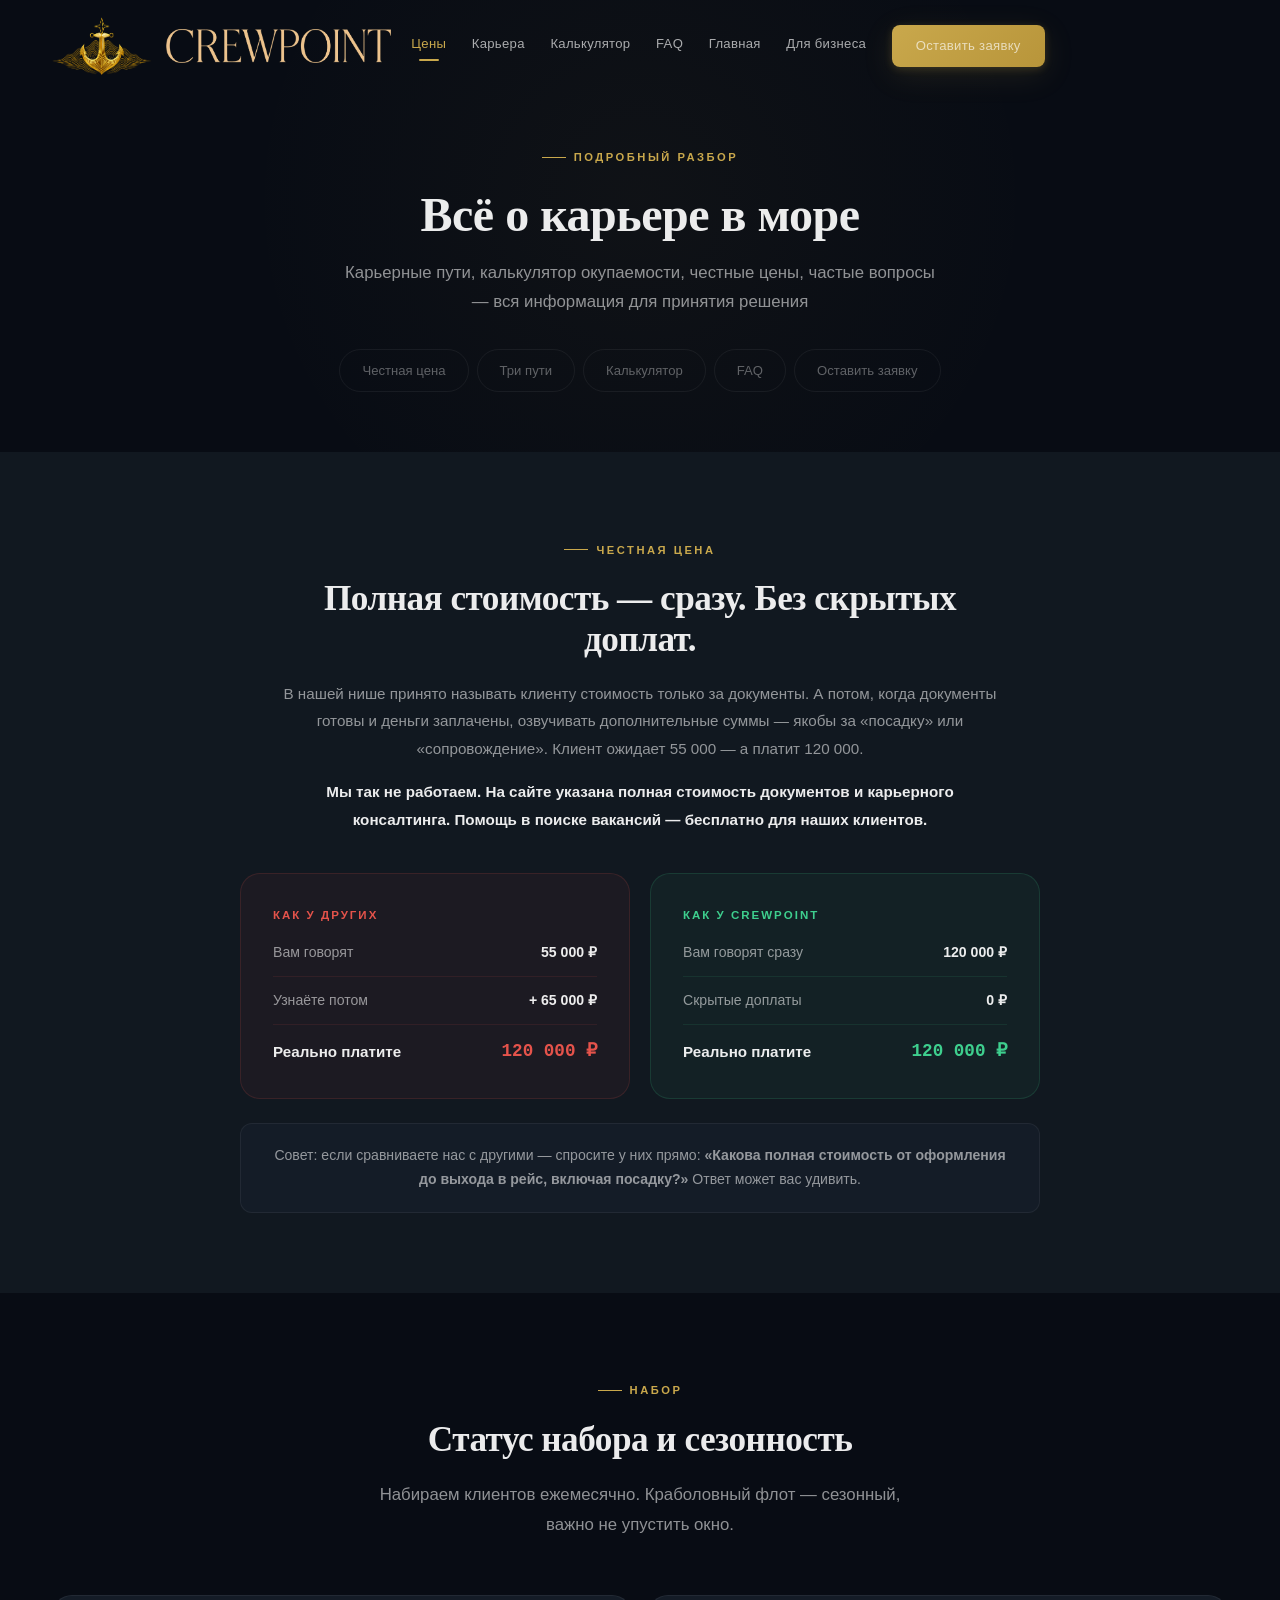
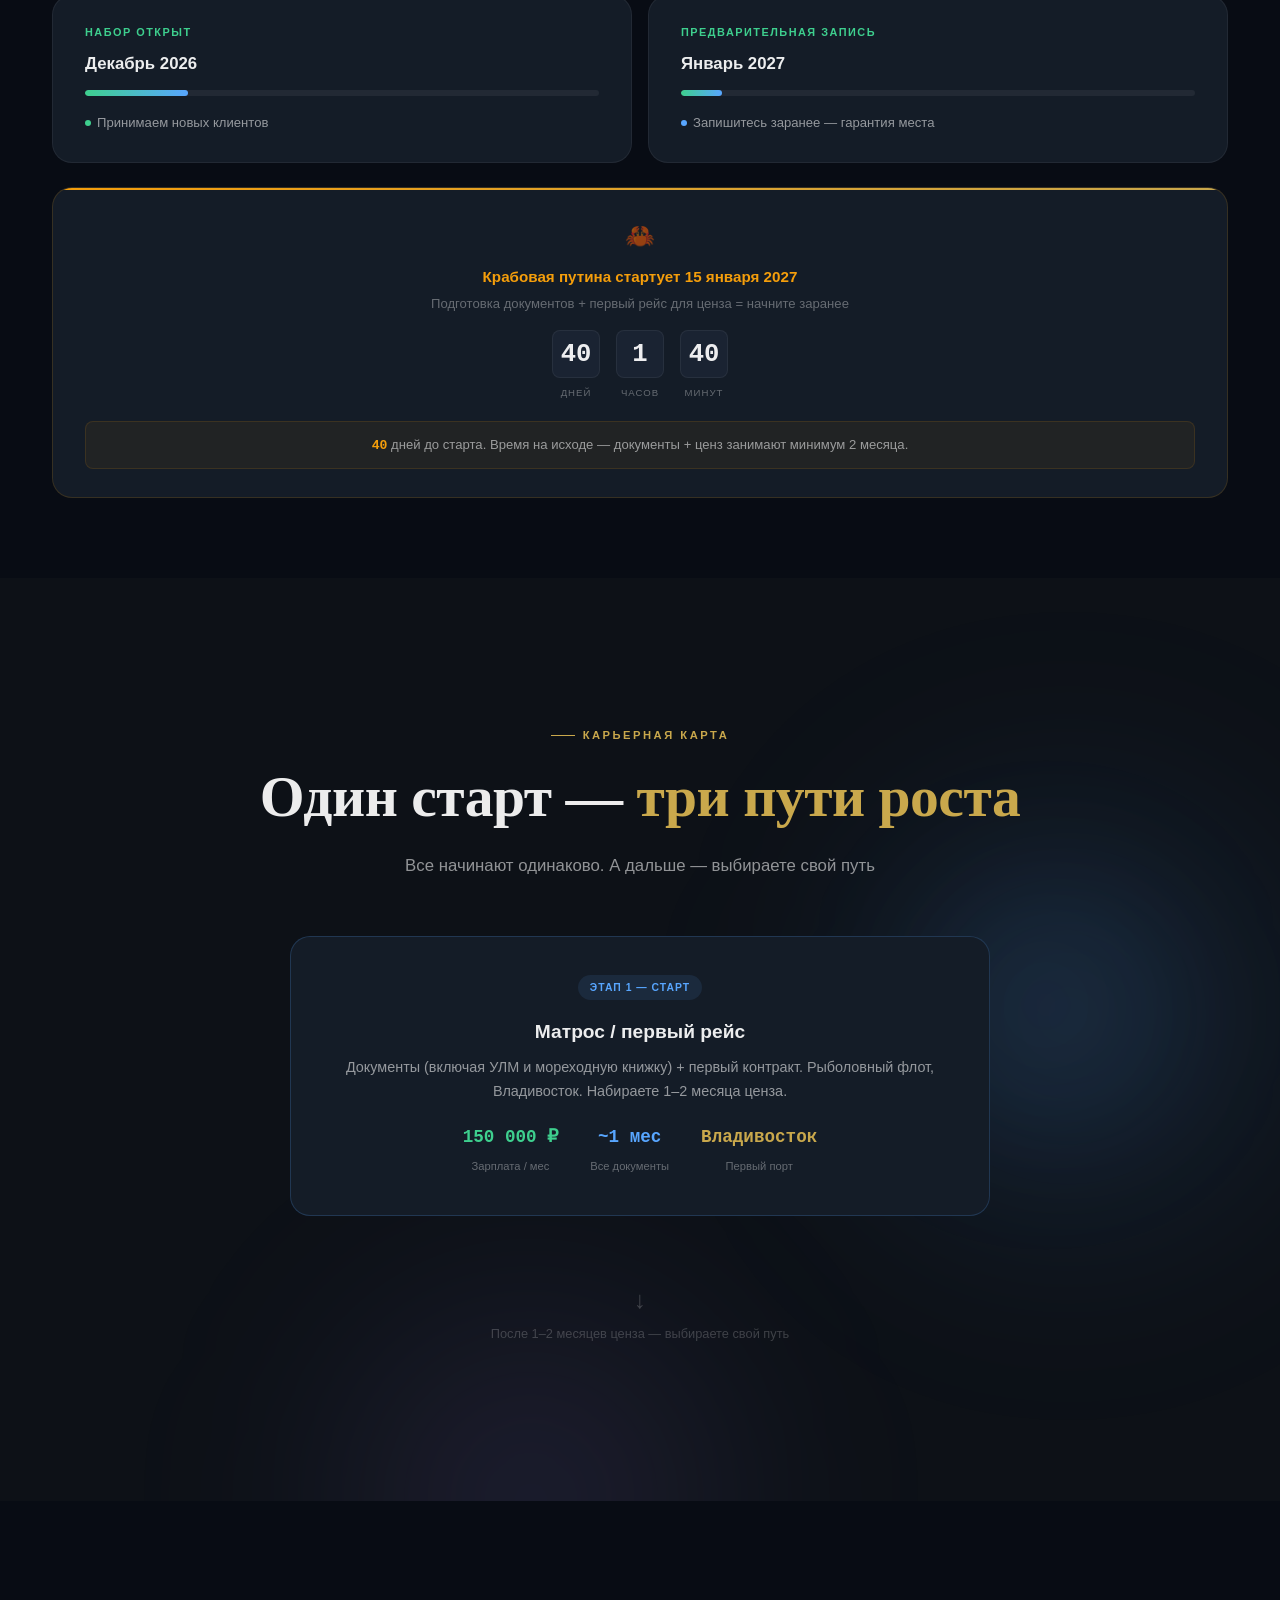
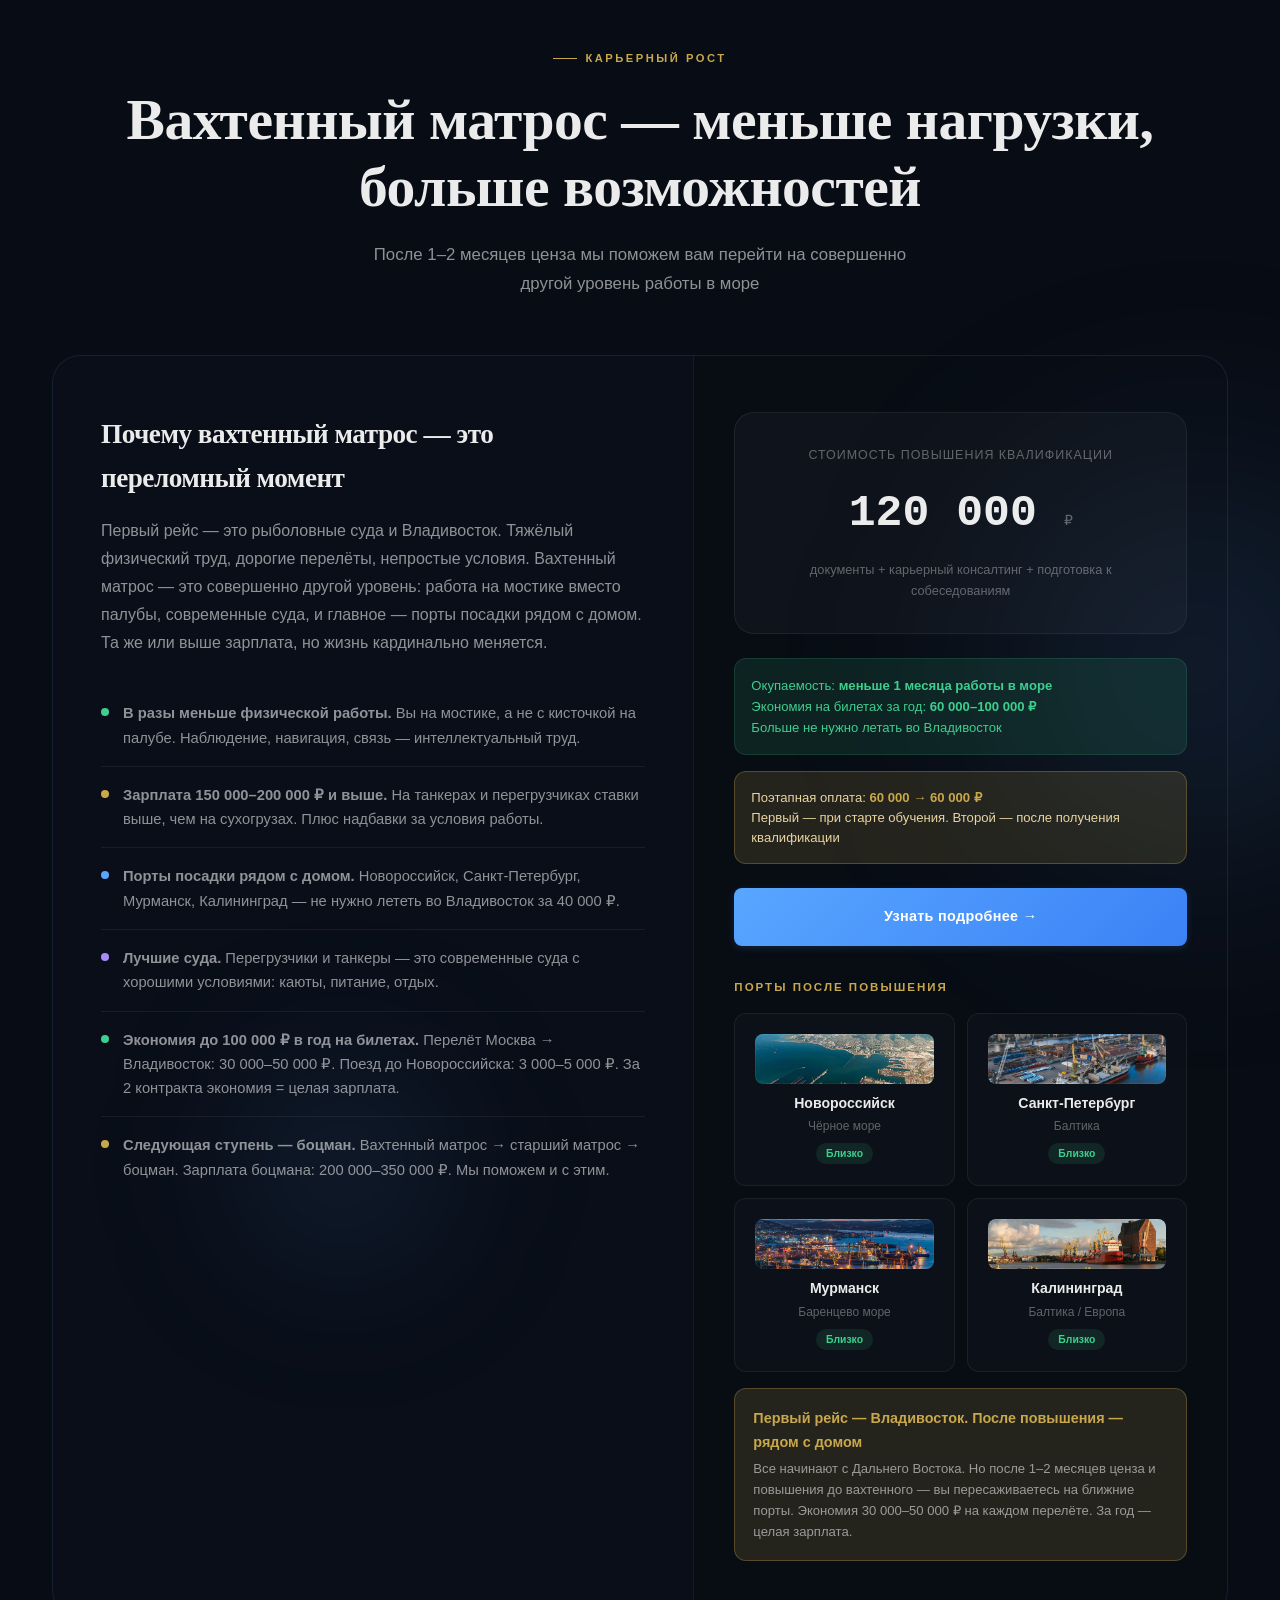
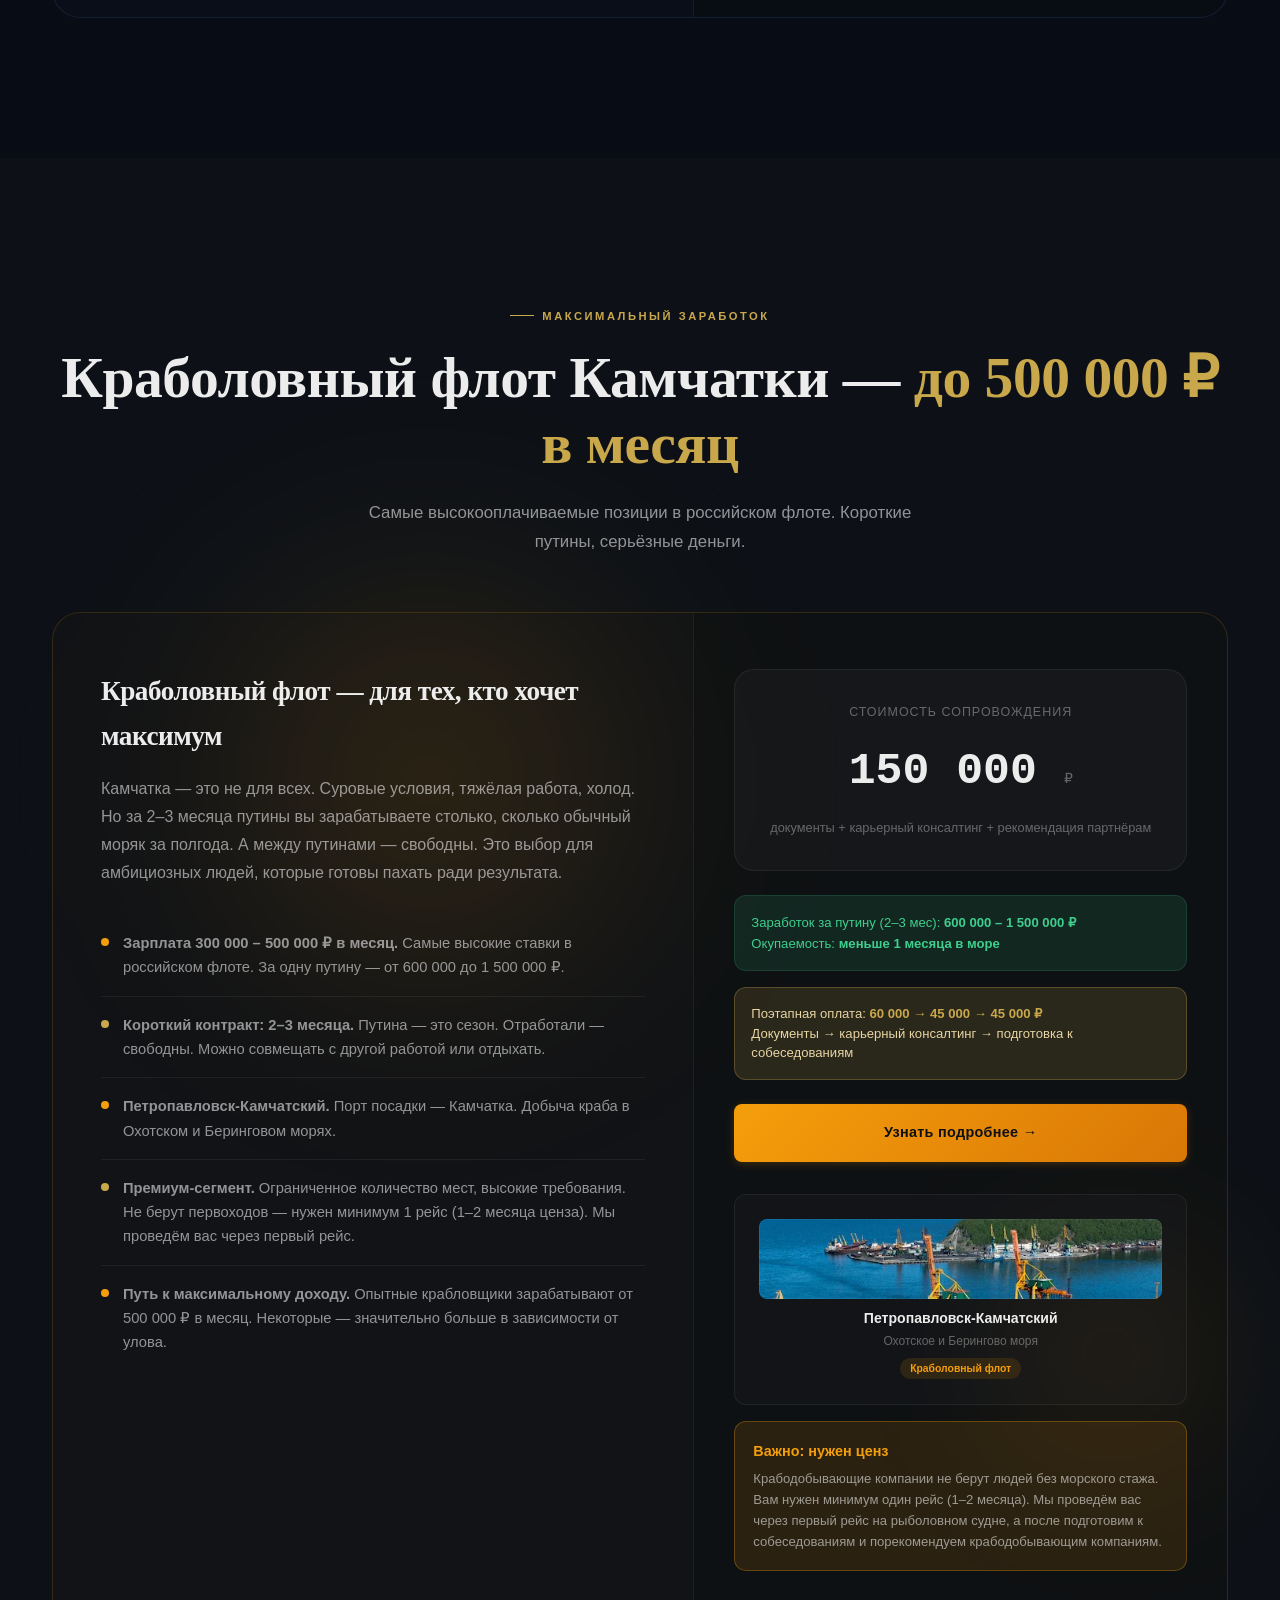
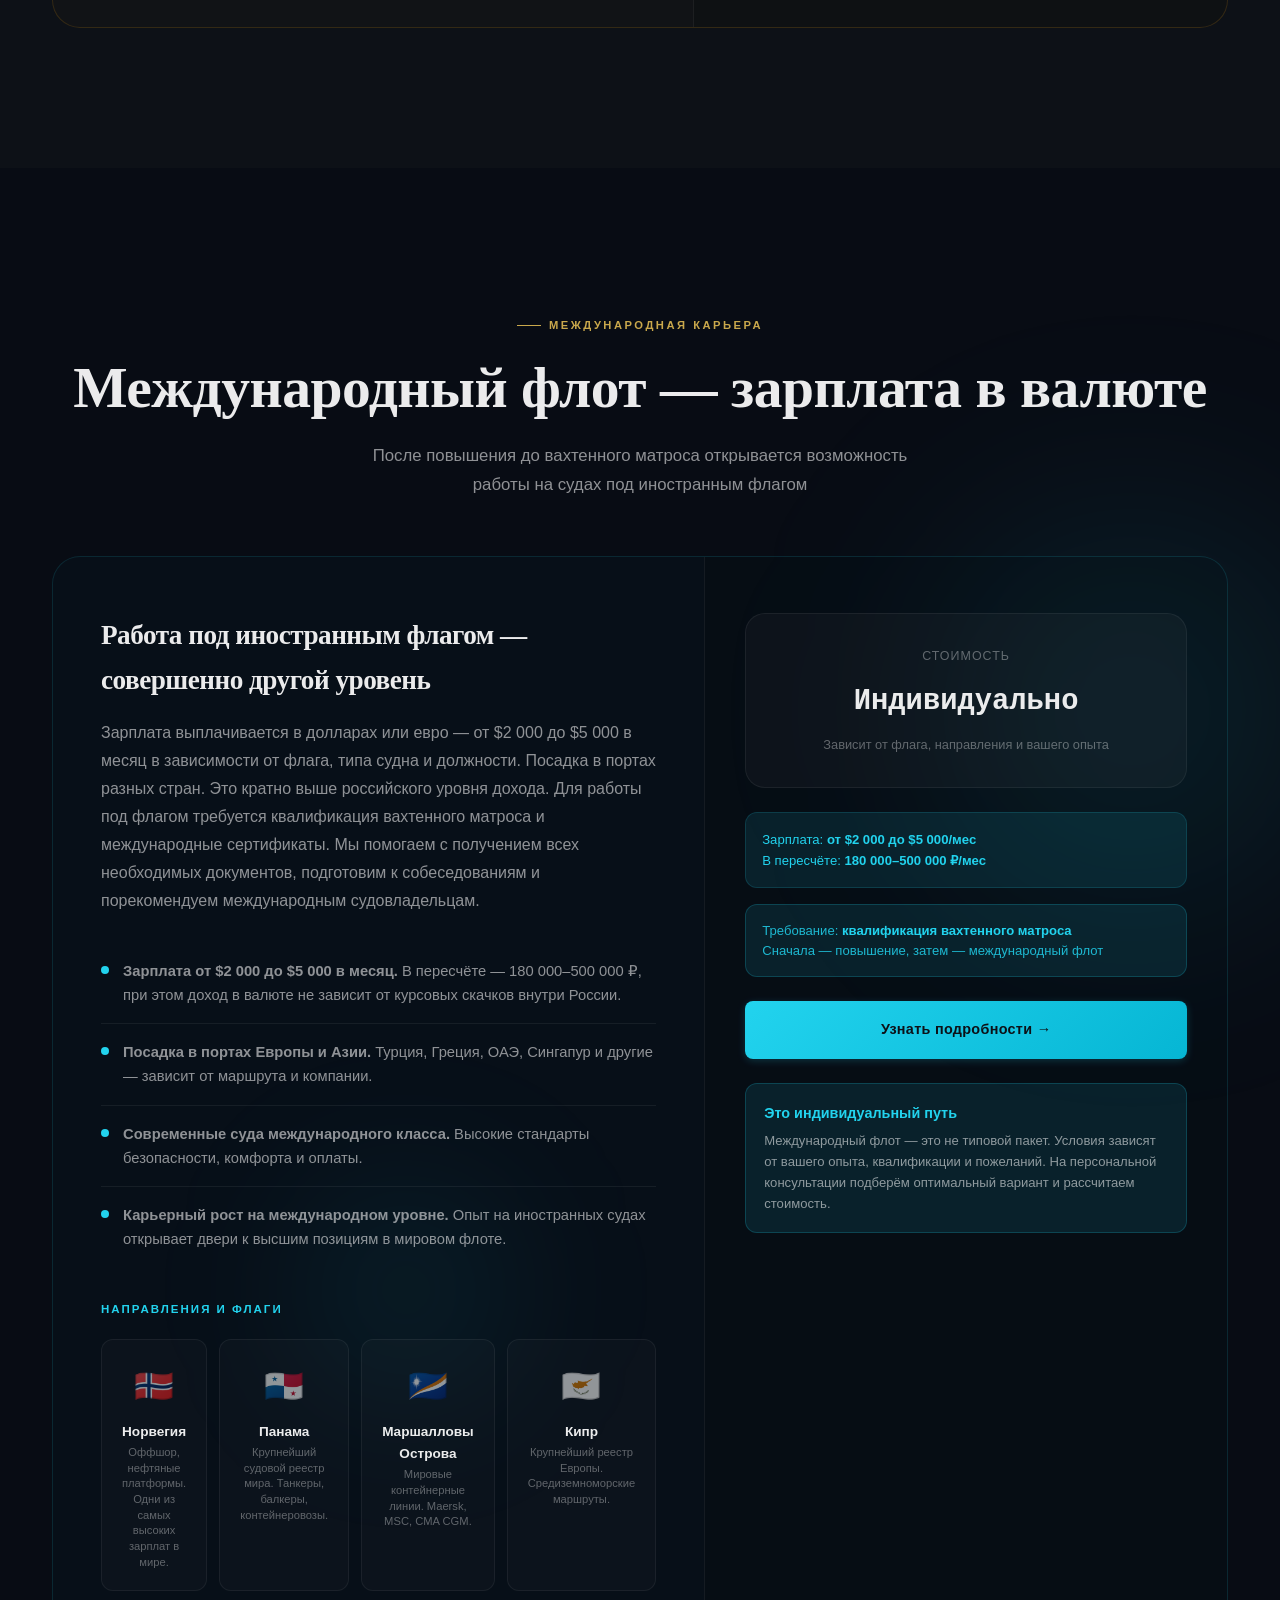
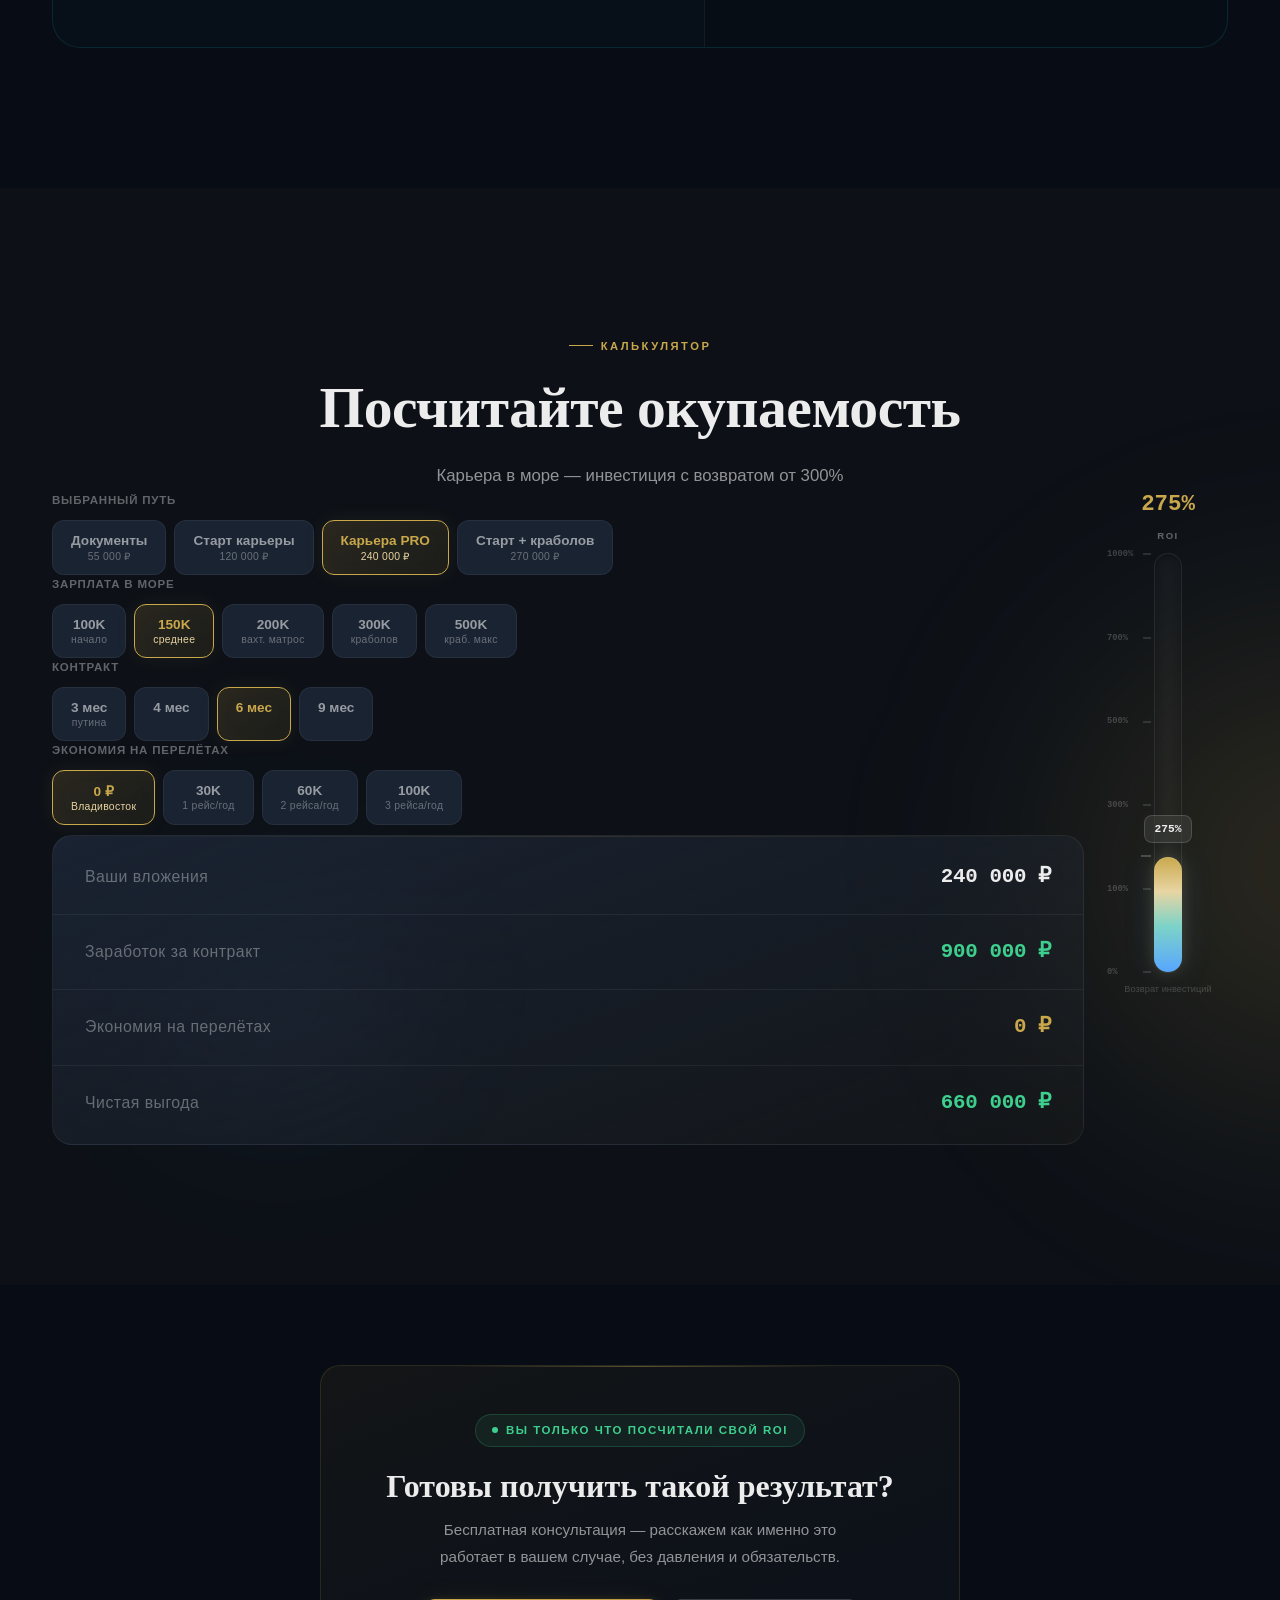
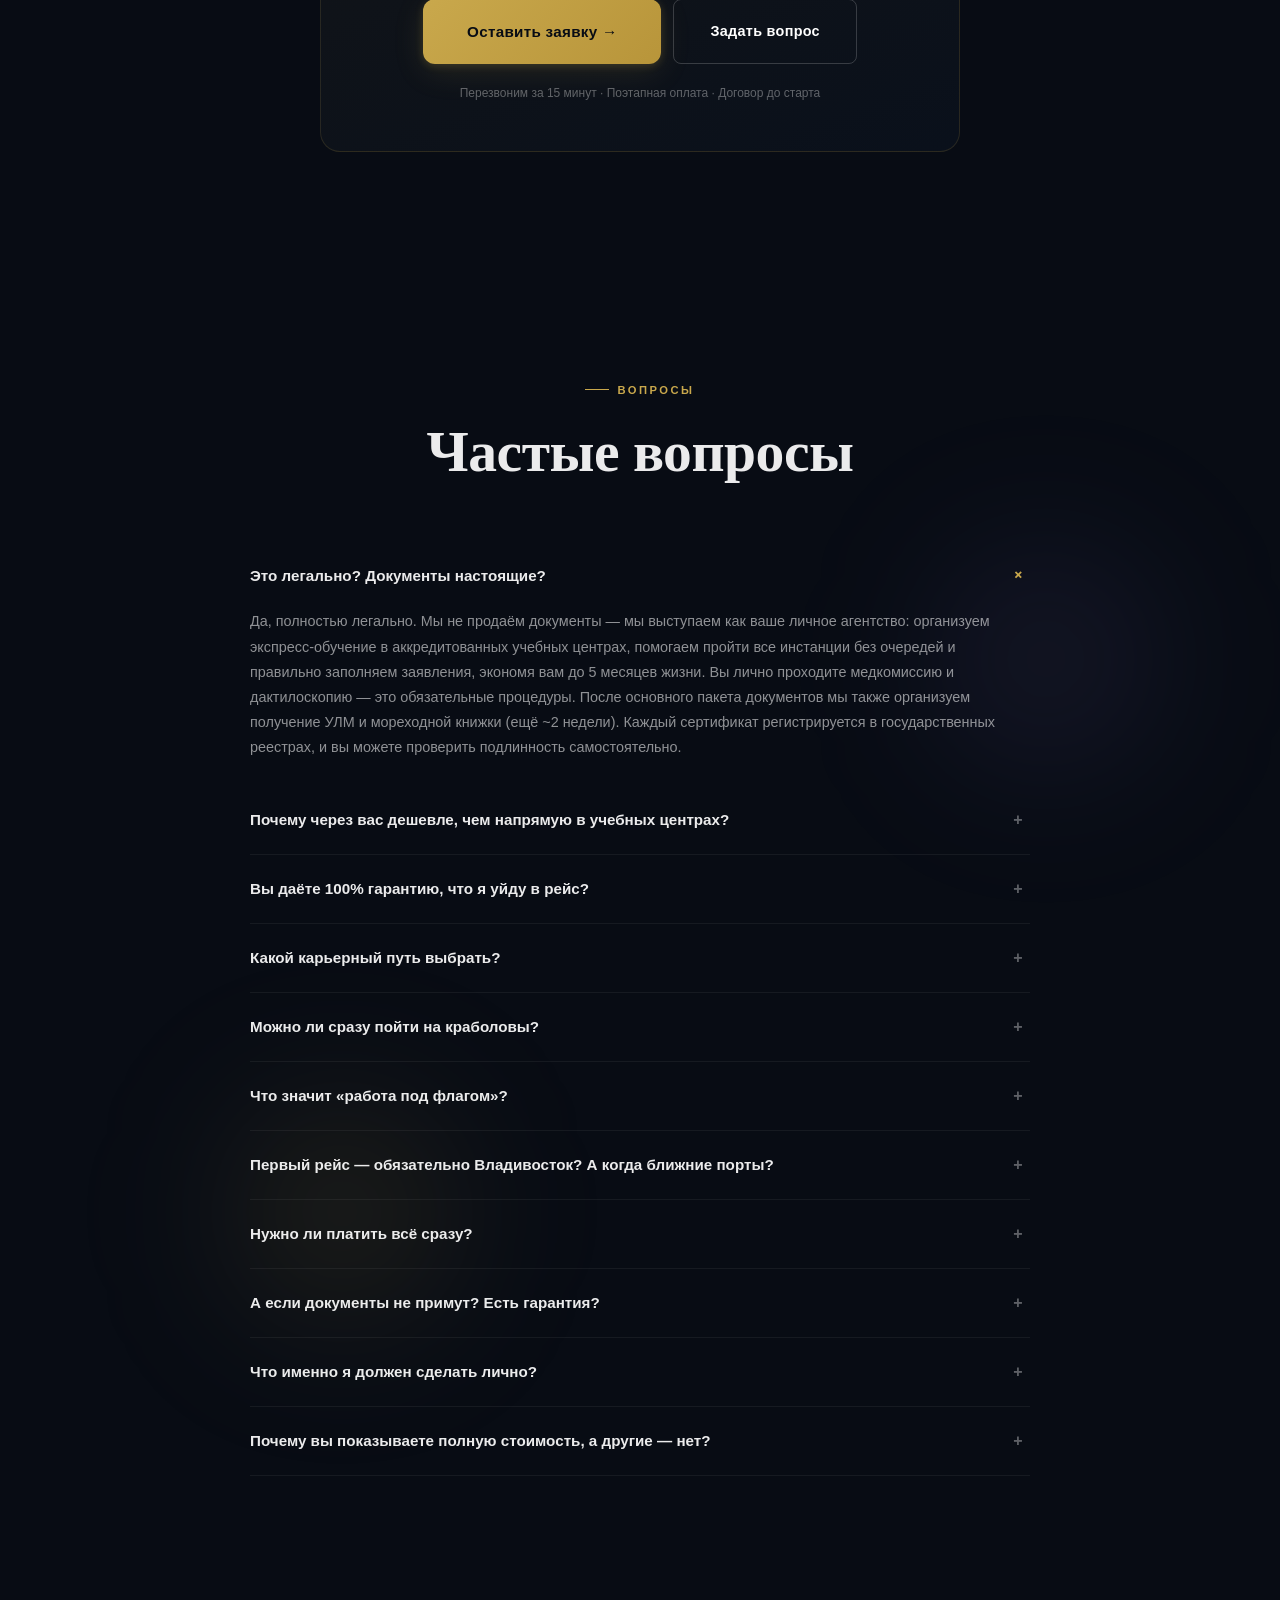
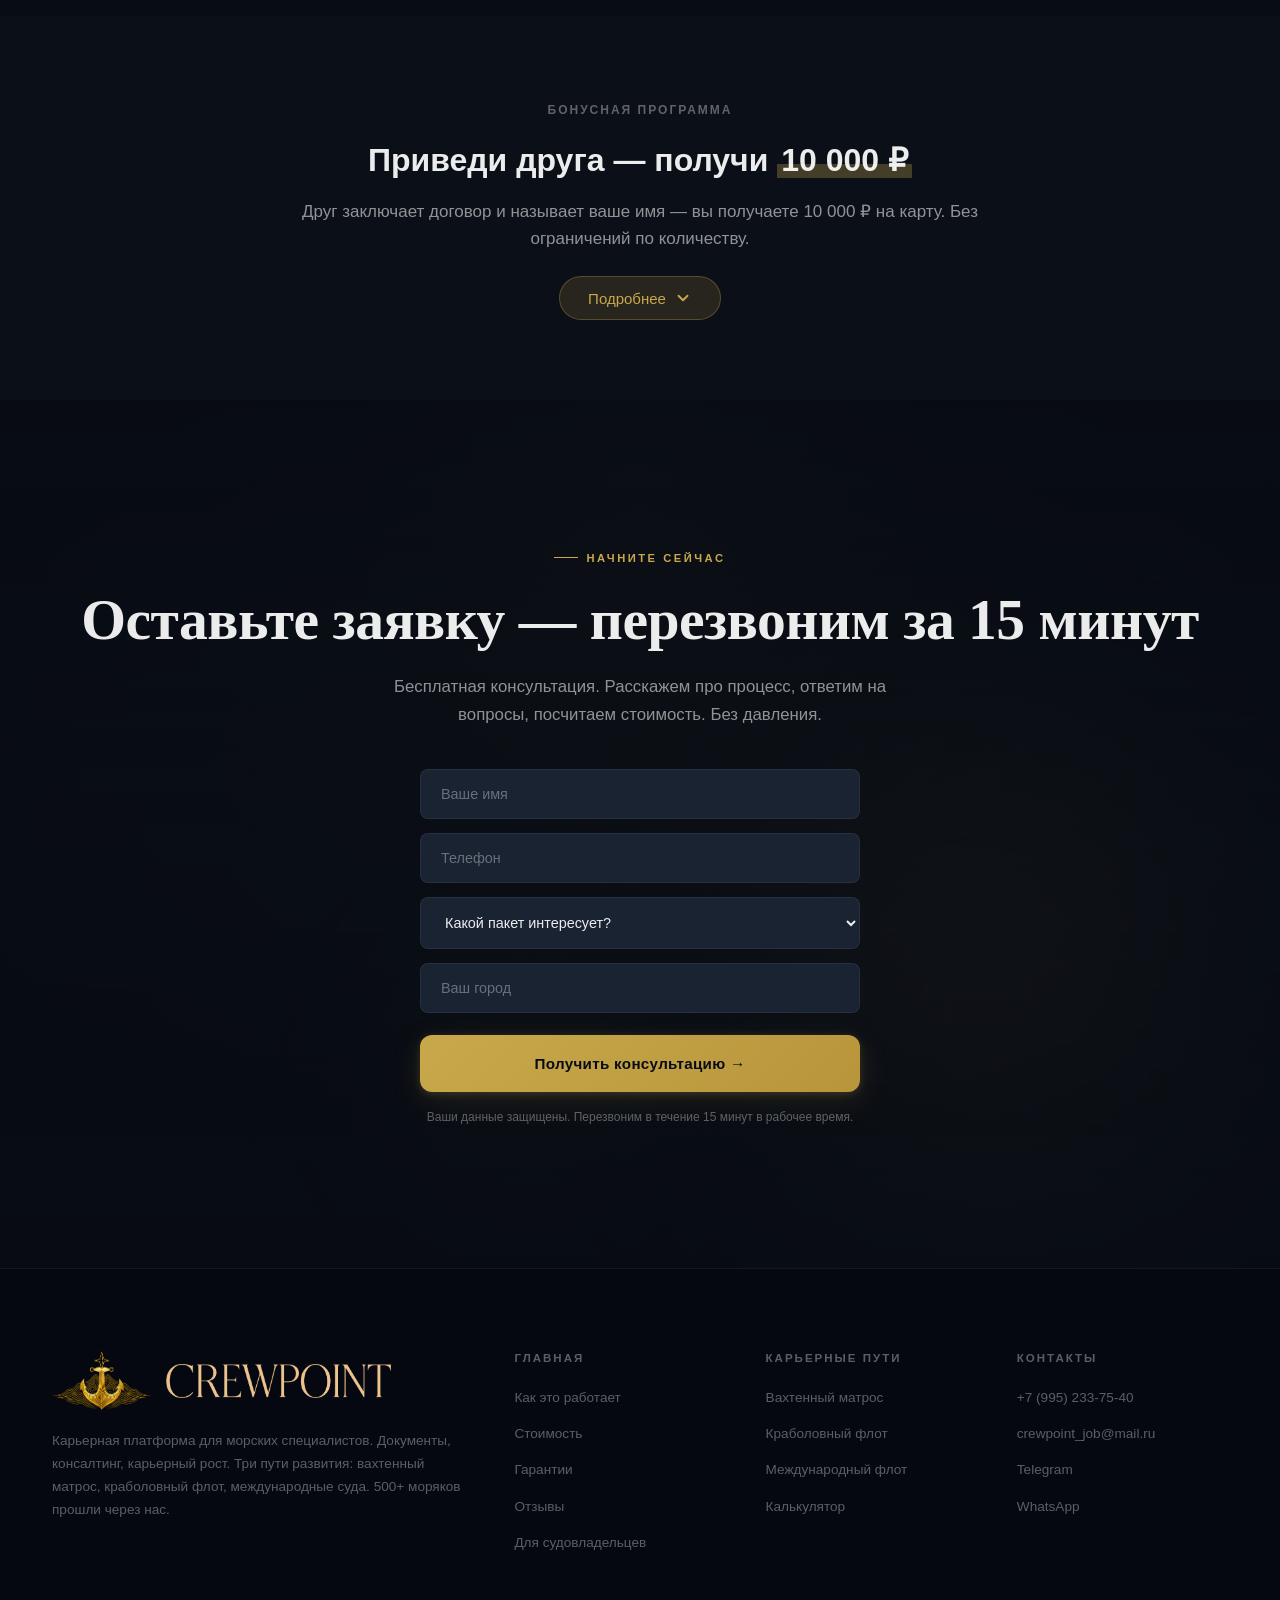
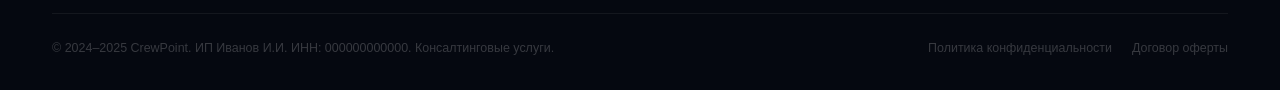
==== commit abd8f83d: "Add files via upload" ====
--- a/details.html
+++ b/details.html
@@ -1,567 +1,404 @@
 <!DOCTYPE html>
 <html lang="ru">
 <head>
-    <meta charset="UTF-8">
-    <meta name="viewport" content="width=device-width, initial-scale=1.0">
-    <title>CrewPoint — Карьерные пути, калькулятор и FAQ | Подробный разбор</title>
-    <meta name="description" content="Подробный разбор карьерных путей в море: вахтенный матрос, краболовный флот Камчатки, международные суда. Калькулятор окупаемости, FAQ, честные цены.">
-    <meta name="theme-color" content="#080C14">
-    <meta name="color-scheme" content="dark">
-    <link rel="icon" type="image/png" href="assets/images/favicon.ico">
-    <link rel="preconnect" href="https://fonts.googleapis.com">
-    <link rel="preconnect" href="https://fonts.gstatic.com" crossorigin>
-    <link href="https://fonts.googleapis.com/css2?family=Inter:wght@400;500;600;700&family=Playfair+Display:wght@800&family=JetBrains+Mono:wght@700&display=swap" rel="stylesheet">
-    <link rel="stylesheet" href="assets/css/style.css">
+<meta charset="UTF-8">
+<meta name="viewport" content="width=device-width, initial-scale=1.0">
+<title>CrewPoint — Карьерные пути, калькулятор и FAQ | Подробный разбор</title>
+<meta name="description" content="Подробный разбор карьерных путей в море: вахтенный матрос, краболовный флот Камчатки, международные суда. Калькулятор окупаемости, FAQ, честные цены.">
+<meta name="theme-color" content="#080C14"><meta name="color-scheme" content="dark">
+<meta property="og:type" content="website"><meta property="og:url" content="https://dxlr24.github.io/crewpoint/details.html"><meta property="og:title" content="CrewPoint — Карьерные пути, калькулятор и FAQ"><meta property="og:description" content="Подробный разбор: вахтенный матрос, краболовный флот Камчатки, международные суда. Калькулятор окупаемости, честные цены, частые вопросы."><meta property="og:image" content="https://dxlr24.github.io/crewpoint/assets/images/og-cover.png"><meta property="og:image:width" content="1200"><meta property="og:image:height" content="630"><meta property="og:locale" content="ru_RU"><meta property="og:site_name" content="CrewPoint">
+<meta name="twitter:card" content="summary_large_image"><meta name="twitter:title" content="CrewPoint — Карьерные пути и калькулятор"><meta name="twitter:description" content="Три карьерных пути в море. Калькулятор окупаемости. FAQ. Честные цены без скрытых доплат."><meta name="twitter:image" content="https://dxlr24.github.io/crewpoint/assets/images/og-cover.png">
+<meta http-equiv="Content-Security-Policy"
+  content="default-src 'self';
+           script-src 'self';
+           style-src 'self' 'unsafe-inline' https://fonts.googleapis.com;
+           font-src https://fonts.gstatic.com;
+           img-src 'self' data:;
+           connect-src https://crewpoint-form.pubgdix.workers.dev;
+           media-src 'self'">
+<link rel="icon" type="image/png" sizes="96x96" href="favicon-96x96.png"><link rel="icon" type="image/x-icon" href="favicon.ico"><link rel="apple-touch-icon" sizes="180x180" href="apple-touch-icon.png"><link rel="manifest" href="site.webmanifest">
+<link rel="preconnect" href="https://fonts.googleapis.com"><link rel="preconnect" href="https://fonts.gstatic.com" crossorigin>
+<link href="https://fonts.googleapis.com/css2?family=Inter:wght@400;500;600;700&family=Playfair+Display:wght@800&family=JetBrains+Mono:wght@700&display=swap" rel="stylesheet"><link rel="stylesheet" href="assets/css/style.css">
+<script type="application/ld+json">{"@context":"https://schema.org","@type":"FAQPage","mainEntity":[{"@type":"Question","name":"Это легально? Документы настоящие?","acceptedAnswer":{"@type":"Answer","text":"Да, полностью легально. Мы организуем экспресс-обучение в аккредитованных учебных центрах. Каждый сертификат регистрируется в государственных реестрах."}},{"@type":"Question","name":"Почему через вас дешевле, чем напрямую в учебных центрах?","acceptedAnswer":{"@type":"Answer","text":"Мы направляем в учебные центры большой поток клиентов ежемесячно и работаем на партнёрских условиях с оптовыми ценами."}},{"@type":"Question","name":"Вы даёте 100% гарантию, что я уйду в рейс?","acceptedAnswer":{"@type":"Answer","text":"Мы подготовим вас к собеседованиям, составим профессиональное CV и порекомендуем проверенным компаниям-партнёрам. Помощь в поиске вакансий бесплатна для наших клиентов."}},{"@type":"Question","name":"Какой карьерный путь выбрать?","acceptedAnswer":{"@type":"Answer","text":"Зависит от приоритетов. Комфорт — вахтенный матрос (150-200K). Максимальный заработок — краболовный флот Камчатки (300-500K). Международная карьера — суда под иностранным флагом ($2000-5000)."}},{"@type":"Question","name":"Нужно ли платить всё сразу?","acceptedAnswer":{"@type":"Answer","text":"Нет. Мы работаем с поэтапной оплатой. Вы платите за документы и карьерный консалтинг по мере получения конкретного результата. Помощь в поиске вакансий — бесплатно."}}]}</script>
 </head>
 <body>
 
 <!-- ═══════════════════════════════════
      HEADER
      ═══════════════════════════════════ -->
+
 <header class="header" id="header">
-    <div class="container">
-        <a href="index.html" class="logo">
-            <img src="assets/images/logo-anchor.png" alt="CrewPoint" class="logo-icon" width="54" height="54">
-            <img src="assets/images/logo-text.png" alt="CrewPoint" class="logo-name" height="28">
-        </a>
-        <nav class="nav">
-            <a href="#career-paths">Карьерная карта</a>
-            <a href="#calc">Калькулятор</a>
-            <a href="#faq">Вопросы</a>
-            <a href="index.html#pricing">Стоимость</a>
-            <a href="index.html#form" class="btn btn--gold btn--sm">Оставить заявку</a>
-        </nav>
-        <button class="burger" id="burgerBtn"><span></span><span></span><span></span></button>
-    </div>
+<div class="container">
+<a href="index.html" class="logo"><img src="assets/images/logo-anchor.png" alt="CrewPoint" class="logo-icon" width="54" height="54"><img src="assets/images/logo-text.png" alt="CrewPoint" class="logo-name" height="28"></a>
+<nav class="nav"><a href="#transparency">Цены</a><a href="#career-paths">Карьера</a><a href="#calc">Калькулятор</a><a href="#faq">FAQ</a><a href="index.html">Главная</a><a href="for-owners.html">Для бизнеса</a><a href="#form" class="btn btn--gold btn--sm">Оставить заявку</a></nav>
+<button class="burger" id="burgerBtn" aria-label="Открыть меню" aria-expanded="false"><span></span><span></span><span></span></button>
+</div>
 </header>
-
-<div class="mobile-menu" id="mobileMenu">
-    <button class="mobile-close" id="mobileClose">&#x2715;</button>
-    <a href="#career-paths">Карьерная карта</a>
-    <a href="#calc">Калькулятор</a>
-    <a href="#faq">Вопросы</a>
-    <a href="index.html#pricing">Стоимость</a>
-    <a href="index.html#trust">Гарантии</a>
-    <a href="index.html#form" class="btn btn--gold">Оставить заявку</a>
-</div>
+<div class="mobile-menu" id="mobileMenu"><a href="#transparency">Честная цена</a><a href="#career-paths">Карьерная карта</a><a href="#calc">Калькулятор</a><a href="#faq">FAQ</a><a href="index.html">Главная</a><a href="for-owners.html">Для бизнеса</a><a href="#form" class="btn btn--gold">Оставить заявку</a></div>
 
 <!-- ═══════════════════════════════════
      MINI HERO
      ═══════════════════════════════════ -->
+
 <section class="mini-hero bg-dark text-center">
-    <div class="container">
-        <span class="label">Подробный разбор</span>
-        <h1>Всё о карьере в <span class="accent">море</span></h1>
-        <p>Карьерные пути, калькулятор окупаемости, честные цены, частые вопросы — вся информация для принятия решения</p>
-        <div class="mini-hero-nav">
-            <a href="#transparency">Честная цена</a>
-            <a href="#career-paths">Три пути</a>
-            <a href="#calc">Калькулятор</a>
-            <a href="#faq">FAQ</a>
-            <a href="#form">Оставить заявку</a>
-        </div>
-    </div>
+<div class="container">
+<span class="label">Подробный разбор</span><h1>Всё о карьере в <span class="accent">море</span></h1><p>Карьерные пути, калькулятор окупаемости, честные цены, частые вопросы — вся информация для принятия решения</p>
+<div class="mini-hero-nav"><a href="#transparency">Честная цена</a><a href="#career-paths">Три пути</a><a href="#calc">Калькулятор</a><a href="#faq">FAQ</a><a href="#form">Оставить заявку</a></div>
+</div>
 </section>
 
 <!-- ═══════════════════════════════════
      TRANSPARENCY
      ═══════════════════════════════════ -->
+
 <section class="section section--sm bg-panel" id="transparency">
-    <div class="container">
-        <div class="reveal text-center transparency-wrap">
-            <span class="label">Честная цена</span>
-            <h2 class="title title--sm">Полная стоимость — сразу. Без скрытых доплат.</h2>
-            <p class="transparency-desc">В нашей нише принято называть клиенту стоимость только за документы. А потом, когда документы готовы и деньги заплачены, озвучивать дополнительную сумму за посадку. Клиент ожидает 55 000 — а платит 120 000.</p>
-            <p class="transparency-desc transparency-desc--bold">Мы так не работаем. На нашем сайте указана полная стоимость от старта до выхода в рейс.</p>
-        </div>
-        <div class="reveal transparency-compare">
-            <div class="transparency-grid">
-                <div class="t-card t-card--bad">
-                    <div class="t-heading text-red">Как у других</div>
-                    <div class="t-rows">
-                        <div class="t-row t-row--line t-row--line-bad"><span class="t-text">Вам говорят</span><span class="t-value">55 000 ₽</span></div>
-                        <div class="t-row t-row--line t-row--line-bad"><span class="t-text text-red">Узнаёте потом</span><span class="t-value text-red">+ 65 000 ₽</span></div>
-                        <div class="t-row"><span class="t-total">Реально платите</span><span class="t-total-mono text-red">120 000 ₽</span></div>
-                    </div>
-                </div>
-                <div class="t-card t-card--good">
-                    <div class="t-heading text-green">Как у CrewPoint</div>
-                    <div class="t-rows">
-                        <div class="t-row t-row--line t-row--line-good"><span class="t-text">Вам говорят сразу</span><span class="t-value">120 000 ₽</span></div>
-                        <div class="t-row t-row--line t-row--line-good"><span class="t-text text-green">Скрытые доплаты</span><span class="t-value text-green">0 ₽</span></div>
-                        <div class="t-row"><span class="t-total">Реально платите</span><span class="t-total-mono text-green">120 000 ₽</span></div>
-                    </div>
-                </div>
-            </div>
-            <div class="transparency-advice reveal">
-                <p>Совет: если сравниваете нас с другими — спросите у них прямо: <strong>«Какова полная стоимость от оформления до выхода в рейс, включая посадку?»</strong> Ответ может вас удивить.</p>
-            </div>
-        </div>
-    </div>
+<div class="container">
+<div class="reveal text-center transparency-wrap">
+<span class="label">Честная цена</span><h2 class="title title--sm">Полная стоимость — сразу. Без скрытых доплат.</h2>
+<p class="transparency-desc">В нашей нише принято называть клиенту стоимость только за документы. А потом, когда документы готовы и деньги заплачены, озвучивать дополнительные суммы — якобы за «посадку» или «сопровождение». Клиент ожидает 55 000 — а платит 120 000.</p>
+<p class="transparency-desc transparency-desc--bold">Мы так не работаем. На сайте указана полная стоимость документов и карьерного консалтинга. Помощь в поиске вакансий — бесплатно для наших клиентов.</p>
+</div>
+<div class="reveal transparency-compare">
+<div class="transparency-grid">
+<div class="t-card t-card--bad"><div class="t-heading text-red">Как у других</div><div class="t-rows"><div class="t-row t-row--line t-row--line-bad"><span class="t-text">Вам говорят</span><span class="t-value">55 000 ₽</span></div><div class="t-row t-row--line t-row--line-bad"><span class="t-text text-red">Узнаёте потом</span><span class="t-value text-red">+ 65 000 ₽</span></div><div class="t-row"><span class="t-total">Реально платите</span><span class="t-total-mono text-red">120 000 ₽</span></div></div></div>
+<div class="t-card t-card--good"><div class="t-heading text-green">Как у CrewPoint</div><div class="t-rows"><div class="t-row t-row--line t-row--line-good"><span class="t-text">Вам говорят сразу</span><span class="t-value">120 000 ₽</span></div><div class="t-row t-row--line t-row--line-good"><span class="t-text text-green">Скрытые доплаты</span><span class="t-value text-green">0 ₽</span></div><div class="t-row"><span class="t-total">Реально платите</span><span class="t-total-mono text-green">120 000 ₽</span></div></div></div>
+</div>
+<div class="transparency-advice reveal"><p>Совет: если сравниваете нас с другими — спросите у них прямо: <strong>«Какова полная стоимость от оформления до выхода в рейс, включая посадку?»</strong> Ответ может вас удивить.</p></div>
+</div>
+</div>
 </section>
 
 <!-- ═══════════════════════════════════
      НАБОР И СЕЗОННОСТЬ
      ═══════════════════════════════════ -->
+
 <section class="section section--sm bg-dark">
-    <div class="container">
-        <div class="reveal text-center">
-            <span class="label">Набор</span>
-            <h2 class="title title--sm">Статус набора и сезонность</h2>
-            <p class="subtitle">Набираем клиентов ежемесячно. Краболовный флот — сезонный, важно не упустить окно.</p>
-        </div>
-        <div class="cohort-banner reveal">
-            <div class="cohort-card" id="cohortCurrent"></div>
-            <div class="cohort-card" id="cohortNext"></div>
-        </div>
-        <div class="season-box reveal" id="seasonBox"></div>
-    </div>
+<div class="container">
+<div class="reveal text-center"><span class="label">Набор</span><h2 class="title title--sm">Статус набора и сезонность</h2><p class="subtitle">Набираем клиентов ежемесячно. Краболовный флот — сезонный, важно не упустить окно.</p></div>
+<div class="cohort-banner reveal"><div class="cohort-card" id="cohortCurrent"></div><div class="cohort-card" id="cohortNext"></div></div>
+<div class="season-box reveal" id="seasonBox"></div>
+</div>
 </section>
 
 <!-- ═══════════════════════════════════
      CAREER PATHS — DETAILED
      ═══════════════════════════════════ -->
+
 <section class="section bg-navy" id="career-paths">
-    <div class="container">
-        <div class="reveal text-center">
-            <span class="label">Карьерная карта</span>
-            <h2 class="title">Один старт — <span class="accent">три пути роста</span></h2>
-            <p class="subtitle">Все начинают одинаково. А дальше — выбираете свой путь</p>
-        </div>
-        <div class="career-map reveal">
-            <div class="career-start">
-                <span class="branch-badge badge-blue">Этап 1 — Старт</span>
-                <h3>Матрос / первый рейс</h3>
-                <p>Документы (включая УЛМ и мореходную книжку) + первый контракт. Рыболовный флот, Владивосток. Набираете 1–2 месяца ценза.</p>
-                <div class="stage-stats">
-                    <div class="s-stat"><span class="s-val text-green">150 000 ₽</span><span class="s-lbl">Зарплата / мес</span></div>
-                    <div class="s-stat"><span class="s-val text-blue">~1 мес</span><span class="s-lbl">Все документы</span></div>
-                    <div class="s-stat"><span class="s-val text-gold">Владивосток</span><span class="s-lbl">Первый порт</span></div>
-                </div>
-            </div>
-            <div class="career-arrow-center"><span>&#8595;</span>После 1–2 месяцев ценза — выбираете свой путь</div>
-        </div>
-    </div>
+<div class="container">
+<div class="reveal text-center"><span class="label">Карьерная карта</span><h2 class="title">Один старт — <span class="accent">три пути роста</span></h2><p class="subtitle">Все начинают одинаково. А дальше — выбираете свой путь</p></div>
+<div class="career-map reveal">
+<div class="career-start">
+<span class="branch-badge badge-blue">Этап 1 — Старт</span><h3>Матрос / первый рейс</h3><p>Документы (включая УЛМ и мореходную книжку) + первый контракт. Рыболовный флот, Владивосток. Набираете 1–2 месяца ценза.</p>
+<div class="stage-stats"><div class="s-stat"><span class="s-val text-green">150 000 ₽</span><span class="s-lbl">Зарплата / мес</span></div><div class="s-stat"><span class="s-val text-blue">~1 мес</span><span class="s-lbl">Все документы</span></div><div class="s-stat"><span class="s-val text-gold">Владивосток</span><span class="s-lbl">Первый порт</span></div></div>
+</div>
+<div class="career-arrow-center"><span>&#8595;</span>После 1–2 месяцев ценза — выбираете свой путь</div>
+</div>
+</div>
 </section>
 
 <!-- ═══════════════════════════════════
      PATH COMFORT
      ═══════════════════════════════════ -->
+
 <section class="section bg-dark" id="path-comfort">
-    <div class="container">
-        <div class="reveal text-center">
-            <span class="label">Карьерный рост</span>
-            <h2 class="title">Вахтенный матрос — меньше нагрузки, больше возможностей</h2>
-            <p class="subtitle">После 1–2 месяцев ценза мы поможем вам перейти на совершенно другой уровень работы в море</p>
-        </div>
-        <div class="path-box path-box--blue reveal">
-            <div class="path-inner">
-                <div class="path-content">
-                    <h3>Почему вахтенный матрос — это переломный момент</h3>
-                    <p class="p-desc">Первый рейс — это рыболовные суда и Владивосток. Тяжёлый физический труд, дорогие перелёты, непростые условия. Вахтенный матрос — это совершенно другой уровень: работа на мостике вместо палубы, современные суда, и главное — порты посадки рядом с домом. Та же или выше зарплата, но жизнь кардинально меняется.</p>
-                    <ul class="path-benefits">
-                        <li><span class="bdot bdot-green"></span><div><strong>В разы меньше физической работы.</strong> Вы на мостике, а не с кисточкой на палубе. Наблюдение, навигация, связь — интеллектуальный труд.</div></li>
-                        <li><span class="bdot bdot-gold"></span><div><strong>Зарплата 150 000–200 000 ₽ и выше.</strong> На танкерах и перегрузчиках ставки выше, чем на сухогрузах. Плюс надбавки за условия работы.</div></li>
-                        <li><span class="bdot bdot-blue"></span><div><strong>Порты посадки рядом с домом.</strong> Новороссийск, Санкт-Петербург, Мурманск, Калининград — не нужно лететь во Владивосток за 40 000 ₽.</div></li>
-                        <li><span class="bdot bdot-purple"></span><div><strong>Лучшие суда.</strong> Перегрузчики и танкеры — это современные суда с хорошими условиями: каюты, питание, отдых.</div></li>
-                        <li><span class="bdot bdot-green"></span><div><strong>Экономия до 100 000 ₽ в год на билетах.</strong> Перелёт Москва → Владивосток: 30 000–50 000 ₽. Поезд до Новороссийска: 3 000–5 000 ₽. За 2 контракта экономия = целая зарплата.</div></li>
-                        <li><span class="bdot bdot-gold"></span><div><strong>Следующая ступень — боцман.</strong> Вахтенный матрос → старший матрос → боцман. Зарплата боцмана: 200 000–350 000 ₽. Мы поможем и с этим.</div></li>
-                    </ul>
-                </div>
-                <div class="path-sidebar">
-                    <div class="price-box"><p class="price-label">Стоимость повышения квалификации</p><div class="price-value">120 000 <span>₽</span></div><p class="price-note">документы + организация собеседований + сопровождение</p></div>
-                    <div class="roi-box"><p>Окупаемость: <strong>меньше 1 месяца работы в море</strong></p><p>Экономия на билетах за год: <strong>60 000–100 000 ₽</strong></p><p>Больше не нужно летать во Владивосток</p></div>
-                    <div class="inst-box"><p>Рассрочка: <strong>3 платежа по 40 000 ₽</strong></p><p>Первый платёж — при заключении договора</p></div>
-                    <a href="#form" class="btn btn--primary btn--full">Узнать подробнее &rarr;</a>
-                    <p class="geo-title">Порты после повышения</p>
-                    <div class="geo-grid">
-                        <div class="geo-card"><div class="geo-card-img photo-frame"><img src="assets/images/port-novorossiysk.webp" alt="Новороссийск" class="photo" loading="lazy" width="300" height="100" decoding="async"></div><h4>Новороссийск</h4><p>Чёрное море</p><span class="geo-tag">Близко</span></div>
-                        <div class="geo-card"><div class="geo-card-img photo-frame"><img src="assets/images/port-spb.webp" alt="Санкт-Петербург" class="photo" loading="lazy" width="300" height="100" decoding="async"></div><h4>Санкт-Петербург</h4><p>Балтика</p><span class="geo-tag">Близко</span></div>
-                        <div class="geo-card"><div class="geo-card-img photo-frame"><img src="assets/images/port-murmansk.webp" alt="Мурманск" class="photo" loading="lazy" width="300" height="100" decoding="async"></div><h4>Мурманск</h4><p>Баренцево море</p><span class="geo-tag">Близко</span></div>
-                        <div class="geo-card"><div class="geo-card-img photo-frame"><img src="assets/images/port-kaliningrad.webp" alt="Калининград" class="photo" loading="lazy" width="300" height="100" decoding="async"></div><h4>Калининград</h4><p>Балтика / Европа</p><span class="geo-tag">Близко</span></div>
-                    </div>
-                    <div class="geo-saving"><h4>Первый рейс — Владивосток. После повышения — рядом с домом</h4><p>Все начинают с Дальнего Востока. Но после 1–2 месяцев ценза и повышения до вахтенного — вы пересаживаетесь на ближние порты. Экономия 30 000–50 000 ₽ на каждом перелёте. За год — целая зарплата.</p></div>
-                </div>
-            </div>
-        </div>
-    </div>
+<div class="container">
+<div class="reveal text-center"><span class="label">Карьерный рост</span><h2 class="title">Вахтенный матрос — меньше нагрузки, больше возможностей</h2><p class="subtitle">После 1–2 месяцев ценза мы поможем вам перейти на совершенно другой уровень работы в море</p></div>
+<div class="path-box path-box--blue reveal">
+<div class="path-inner">
+<div class="path-content">
+<h3>Почему вахтенный матрос — это переломный момент</h3>
+<p class="p-desc">Первый рейс — это рыболовные суда и Владивосток. Тяжёлый физический труд, дорогие перелёты, непростые условия. Вахтенный матрос — это совершенно другой уровень: работа на мостике вместо палубы, современные суда, и главное — порты посадки рядом с домом. Та же или выше зарплата, но жизнь кардинально меняется.</p>
+<ul class="path-benefits">
+<li><span class="bdot bdot-green"></span><div><strong>В разы меньше физической работы.</strong> Вы на мостике, а не с кисточкой на палубе. Наблюдение, навигация, связь — интеллектуальный труд.</div></li>
+<li><span class="bdot bdot-gold"></span><div><strong>Зарплата 150 000–200 000 ₽ и выше.</strong> На танкерах и перегрузчиках ставки выше, чем на сухогрузах. Плюс надбавки за условия работы.</div></li>
+<li><span class="bdot bdot-blue"></span><div><strong>Порты посадки рядом с домом.</strong> Новороссийск, Санкт-Петербург, Мурманск, Калининград — не нужно лететь во Владивосток за 40 000 ₽.</div></li>
+<li><span class="bdot bdot-purple"></span><div><strong>Лучшие суда.</strong> Перегрузчики и танкеры — это современные суда с хорошими условиями: каюты, питание, отдых.</div></li>
+<li><span class="bdot bdot-green"></span><div><strong>Экономия до 100 000 ₽ в год на билетах.</strong> Перелёт Москва → Владивосток: 30 000–50 000 ₽. Поезд до Новороссийска: 3 000–5 000 ₽. За 2 контракта экономия = целая зарплата.</div></li>
+<li><span class="bdot bdot-gold"></span><div><strong>Следующая ступень — боцман.</strong> Вахтенный матрос → старший матрос → боцман. Зарплата боцмана: 200 000–350 000 ₽. Мы поможем и с этим.</div></li>
+</ul>
+</div>
+<div class="path-sidebar">
+<div class="price-box"><p class="price-label">Стоимость повышения квалификации</p><div class="price-value">120 000 <span>₽</span></div><p class="price-note">документы + карьерный консалтинг + подготовка к собеседованиям</p></div>
+<div class="roi-box"><p>Окупаемость: <strong>меньше 1 месяца работы в море</strong></p><p>Экономия на билетах за год: <strong>60 000–100 000 ₽</strong></p><p>Больше не нужно летать во Владивосток</p></div>
+<div class="inst-box"><p>Поэтапная оплата: <strong>60 000 → 60 000 ₽</strong></p><p>Первый — при старте обучения. Второй — после получения квалификации</p></div>
+<a href="#form" class="btn btn--primary btn--full">Узнать подробнее &rarr;</a>
+<p class="geo-title">Порты после повышения</p>
+<div class="geo-grid">
+<div class="geo-card"><div class="geo-card-img photo-frame"><img src="assets/images/port-novorossiysk.webp" alt="Новороссийск" class="photo" loading="lazy" width="300" height="100" decoding="async"></div><h4>Новороссийск</h4><p>Чёрное море</p><span class="geo-tag">Близко</span></div>
+<div class="geo-card"><div class="geo-card-img photo-frame"><img src="assets/images/port-spb.webp" alt="Санкт-Петербург" class="photo" loading="lazy" width="300" height="100" decoding="async"></div><h4>Санкт-Петербург</h4><p>Балтика</p><span class="geo-tag">Близко</span></div>
+<div class="geo-card"><div class="geo-card-img photo-frame"><img src="assets/images/port-murmansk.webp" alt="Мурманск" class="photo" loading="lazy" width="300" height="100" decoding="async"></div><h4>Мурманск</h4><p>Баренцево море</p><span class="geo-tag">Близко</span></div>
+<div class="geo-card"><div class="geo-card-img photo-frame"><img src="assets/images/port-kaliningrad.webp" alt="Калининград" class="photo" loading="lazy" width="300" height="100" decoding="async"></div><h4>Калининград</h4><p>Балтика / Европа</p><span class="geo-tag">Близко</span></div>
+</div>
+<div class="geo-saving"><h4>Первый рейс — Владивосток. После повышения — рядом с домом</h4><p>Все начинают с Дальнего Востока. Но после 1–2 месяцев ценза и повышения до вахтенного — вы пересаживаетесь на ближние порты. Экономия 30 000–50 000 ₽ на каждом перелёте. За год — целая зарплата.</p></div>
+</div>
+</div>
+</div>
+</div>
 </section>
 
 <!-- ═══════════════════════════════════
      PATH CAPITAL
      ═══════════════════════════════════ -->
+
 <section class="section bg-navy" id="path-capital">
-    <div class="container">
-        <div class="reveal text-center">
-            <span class="label">Максимальный заработок</span>
-            <h2 class="title">Краболовный флот Камчатки — <span class="accent">до 500 000 ₽ в месяц</span></h2>
-            <p class="subtitle">Самые высокооплачиваемые позиции в российском флоте. Короткие путины, серьёзные деньги.</p>
-        </div>
-        <div class="path-box path-box--orange reveal">
-            <div class="path-inner">
-                <div class="path-content">
-                    <h3>Краболовный флот — для тех, кто хочет максимум</h3>
-                    <p class="p-desc">Камчатка — это не для всех. Суровые условия, тяжёлая работа, холод. Но за 2–3 месяца путины вы зарабатываете столько, сколько обычный моряк за полгода. А между путинами — свободны. Это выбор для амбициозных людей, которые готовы пахать ради результата.</p>
-                    <ul class="path-benefits">
-                        <li><span class="bdot bdot-orange"></span><div><strong>Зарплата 300 000 – 500 000 ₽ в месяц.</strong> Самые высокие ставки в российском флоте. За одну путину — от 600 000 до 1 500 000 ₽.</div></li>
-                        <li><span class="bdot bdot-gold"></span><div><strong>Короткий контракт: 2–3 месяца.</strong> Путина — это сезон. Отработали — свободны. Можно совмещать с другой работой или отдыхать.</div></li>
-                        <li><span class="bdot bdot-orange"></span><div><strong>Петропавловск-Камчатский.</strong> Порт посадки — Камчатка. Добыча краба в Охотском и Беринговом морях.</div></li>
-                        <li><span class="bdot bdot-gold"></span><div><strong>Премиум-сегмент.</strong> Ограниченное количество мест, высокие требования. Не берут первоходов — нужен минимум 1 рейс (1–2 месяца ценза). Мы проведём вас через первый рейс.</div></li>
-                        <li><span class="bdot bdot-orange"></span><div><strong>Путь к максимальному доходу.</strong> Опытные крабловщики зарабатывают от 500 000 ₽ в месяц. Некоторые — значительно больше в зависимости от улова.</div></li>
-                    </ul>
-                </div>
-                <div class="path-sidebar">
-                    <div class="price-box"><p class="price-label">Стоимость сопровождения</p><div class="price-value">150 000 <span>₽</span></div><p class="price-note">документы + собеседования с крабодобывающими компаниями + сопровождение</p></div>
-                    <div class="roi-box"><p>Заработок за путину (2–3 мес): <strong>600 000 – 1 500 000 ₽</strong></p><p>Окупаемость: <strong>меньше 1 месяца в море</strong></p></div>
-                    <div class="inst-box"><p>Рассрочка: <strong>3 платежа по 50 000 ₽</strong></p><p>Первый платёж — при заключении договора</p></div>
-                    <a href="#form" class="btn btn--orange btn--full">Узнать подробнее &rarr;</a>
-                    <div class="geo-card geo-card--standalone"><div class="geo-card-img geo-card-img--tall photo-frame"><img src="assets/images/kamchatka-port.webp" alt="Петропавловск-Камчатский" class="photo" loading="lazy" width="300" height="160" decoding="async"></div><h4>Петропавловск-Камчатский</h4><p>Охотское и Берингово моря</p><span class="geo-tag geo-tag--orange">Краболовный флот</span></div>
-                    <div class="geo-saving geo-saving--orange"><h4>Важно: нужен ценз</h4><p>Крабодобывающие компании не берут людей без морского стажа. Вам нужен минимум один рейс (1–2 месяца). Мы проведём вас через первый рейс на рыболовном судне, а после организуем собеседования на краболовный флот.</p></div>
-                </div>
-            </div>
-        </div>
-    </div>
+<div class="container">
+<div class="reveal text-center"><span class="label">Максимальный заработок</span><h2 class="title">Краболовный флот Камчатки — <span class="accent">до 500 000 ₽ в месяц</span></h2><p class="subtitle">Самые высокооплачиваемые позиции в российском флоте. Короткие путины, серьёзные деньги.</p></div>
+<div class="path-box path-box--orange reveal">
+<div class="path-inner">
+<div class="path-content">
+<h3>Краболовный флот — для тех, кто хочет максимум</h3>
+<p class="p-desc">Камчатка — это не для всех. Суровые условия, тяжёлая работа, холод. Но за 2–3 месяца путины вы зарабатываете столько, сколько обычный моряк за полгода. А между путинами — свободны. Это выбор для амбициозных людей, которые готовы пахать ради результата.</p>
+<ul class="path-benefits">
+<li><span class="bdot bdot-orange"></span><div><strong>Зарплата 300 000 – 500 000 ₽ в месяц.</strong> Самые высокие ставки в российском флоте. За одну путину — от 600 000 до 1 500 000 ₽.</div></li>
+<li><span class="bdot bdot-gold"></span><div><strong>Короткий контракт: 2–3 месяца.</strong> Путина — это сезон. Отработали — свободны. Можно совмещать с другой работой или отдыхать.</div></li>
+<li><span class="bdot bdot-orange"></span><div><strong>Петропавловск-Камчатский.</strong> Порт посадки — Камчатка. Добыча краба в Охотском и Беринговом морях.</div></li>
+<li><span class="bdot bdot-gold"></span><div><strong>Премиум-сегмент.</strong> Ограниченное количество мест, высокие требования. Не берут первоходов — нужен минимум 1 рейс (1–2 месяца ценза). Мы проведём вас через первый рейс.</div></li>
+<li><span class="bdot bdot-orange"></span><div><strong>Путь к максимальному доходу.</strong> Опытные крабловщики зарабатывают от 500 000 ₽ в месяц. Некоторые — значительно больше в зависимости от улова.</div></li>
+</ul>
+</div>
+<div class="path-sidebar">
+<div class="price-box"><p class="price-label">Стоимость сопровождения</p><div class="price-value">150 000 <span>₽</span></div><p class="price-note">документы + карьерный консалтинг + рекомендация партнёрам</p></div>
+<div class="roi-box"><p>Заработок за путину (2–3 мес): <strong>600 000 – 1 500 000 ₽</strong></p><p>Окупаемость: <strong>меньше 1 месяца в море</strong></p></div>
+<div class="inst-box"><p>Поэтапная оплата: <strong>60 000 → 45 000 → 45 000 ₽</strong></p><p>Документы → карьерный консалтинг → подготовка к собеседованиям</p></div>
+<a href="#form" class="btn btn--orange btn--full">Узнать подробнее &rarr;</a>
+<div class="geo-card geo-card--standalone"><div class="geo-card-img geo-card-img--tall photo-frame"><img src="assets/images/kamchatka-port.webp" alt="Петропавловск-Камчатский" class="photo" loading="lazy" width="300" height="160" decoding="async"></div><h4>Петропавловск-Камчатский</h4><p>Охотское и Берингово моря</p><span class="geo-tag geo-tag--orange">Краболовный флот</span></div>
+<div class="geo-saving geo-saving--orange"><h4>Важно: нужен ценз</h4><p>Крабодобывающие компании не берут людей без морского стажа. Вам нужен минимум один рейс (1–2 месяца). Мы проведём вас через первый рейс на рыболовном судне, а после подготовим к собеседованиям и порекомендуем крабодобывающим компаниям.</p></div>
+</div>
+</div>
+</div>
+</div>
 </section>
 
 <!-- ═══════════════════════════════════
      PATH GLOBAL
      ═══════════════════════════════════ -->
+
 <section class="section bg-dark" id="path-global">
-    <div class="container">
-        <div class="reveal text-center">
-            <span class="label">Международная карьера</span>
-            <h2 class="title">Международный флот — зарплата в валюте</h2>
-            <p class="subtitle">После повышения до вахтенного матроса открывается возможность работы на судах под иностранным флагом</p>
-        </div>
-        <div class="path-box path-box--cyan reveal">
-            <div class="path-inner">
-                <div class="path-content">
-                    <h3>Работа под иностранным флагом — совершенно другой уровень</h3>
-                    <p class="p-desc">Зарплата выплачивается в долларах или евро — от $2 000 до $5 000 в месяц в зависимости от флага, типа судна и должности. Посадка в портах разных стран. Это кратно выше российского уровня дохода. Для работы под флагом требуется квалификация вахтенного матроса и международные сертификаты. Мы помогаем с получением всех необходимых документов и организуем собеседования с международными судовладельцами.</p>
-                    <ul class="path-benefits">
-                        <li><span class="bdot bdot-cyan"></span><div><strong>Зарплата от $2 000 до $5 000 в месяц.</strong> В пересчёте — 180 000–500 000 ₽, при этом доход в валюте не зависит от курсовых скачков внутри России.</div></li>
-                        <li><span class="bdot bdot-cyan"></span><div><strong>Посадка в портах Европы и Азии.</strong> Турция, Греция, ОАЭ, Сингапур и другие — зависит от маршрута и компании.</div></li>
-                        <li><span class="bdot bdot-cyan"></span><div><strong>Современные суда международного класса.</strong> Высокие стандарты безопасности, комфорта и оплаты.</div></li>
-                        <li><span class="bdot bdot-cyan"></span><div><strong>Карьерный рост на международном уровне.</strong> Опыт на иностранных судах открывает двери к высшим позициям в мировом флоте.</div></li>
-                    </ul>
-                    <p class="geo-title geo-title--cyan">Направления и флаги</p>
-                    <div class="flag-grid">
-                        <div class="flag-card"><span class="flag-emoji">&#127475;&#127476;</span><h4>Норвегия</h4><p>Оффшор, нефтяные платформы. Одни из самых высоких зарплат в мире.</p></div>
-                        <div class="flag-card"><span class="flag-emoji">&#127477;&#127462;</span><h4>Панама</h4><p>Крупнейший судовой реестр мира. Танкеры, балкеры, контейнеровозы.</p></div>
-                        <div class="flag-card"><span class="flag-emoji">&#127474;&#127469;</span><h4>Маршалловы Острова</h4><p>Мировые контейнерные линии. Maersk, MSC, CMA CGM.</p></div>
-                        <div class="flag-card"><span class="flag-emoji">&#127464;&#127486;</span><h4>Кипр</h4><p>Крупнейший реестр Европы. Средиземноморские маршруты.</p></div>
-                    </div>
-                </div>
-                <div class="path-sidebar">
-                    <div class="price-box"><p class="price-label">Стоимость</p><div class="price-value price-value--sm">Индивидуально</div><p class="price-note">Зависит от флага, направления и вашего опыта</p></div>
-                    <div class="roi-box roi-box--cyan"><p>Зарплата: <strong>от $2 000 до $5 000/мес</strong></p><p>В пересчёте: <strong>180 000–500 000 ₽/мес</strong></p></div>
-                    <div class="inst-box inst-box--cyan"><p>Требование: <strong>квалификация вахтенного матроса</strong></p><p>Сначала — повышение, затем — международный флот</p></div>
-                    <a href="#form" class="btn btn--cyan btn--full">Узнать подробности &rarr;</a>
-                    <div class="geo-saving geo-saving--cyan geo-saving--top"><h4>Это индивидуальный путь</h4><p>Международный флот — это не типовой пакет. Условия зависят от вашего опыта, квалификации и пожеланий. На персональной консультации подберём оптимальный вариант и рассчитаем стоимость.</p></div>
-                </div>
-            </div>
-        </div>
-    </div>
+<div class="container">
+<div class="reveal text-center"><span class="label">Международная карьера</span><h2 class="title">Международный флот — зарплата в валюте</h2><p class="subtitle">После повышения до вахтенного матроса открывается возможность работы на судах под иностранным флагом</p></div>
+<div class="path-box path-box--cyan reveal">
+<div class="path-inner">
+<div class="path-content">
+<h3>Работа под иностранным флагом — совершенно другой уровень</h3>
+<p class="p-desc">Зарплата выплачивается в долларах или евро — от $2 000 до $5 000 в месяц в зависимости от флага, типа судна и должности. Посадка в портах разных стран. Это кратно выше российского уровня дохода. Для работы под флагом требуется квалификация вахтенного матроса и международные сертификаты. Мы помогаем с получением всех необходимых документов, подготовим к собеседованиям и порекомендуем международным судовладельцам.</p>
+<ul class="path-benefits">
+<li><span class="bdot bdot-cyan"></span><div><strong>Зарплата от $2 000 до $5 000 в месяц.</strong> В пересчёте — 180 000–500 000 ₽, при этом доход в валюте не зависит от курсовых скачков внутри России.</div></li>
+<li><span class="bdot bdot-cyan"></span><div><strong>Посадка в портах Европы и Азии.</strong> Турция, Греция, ОАЭ, Сингапур и другие — зависит от маршрута и компании.</div></li>
+<li><span class="bdot bdot-cyan"></span><div><strong>Современные суда международного класса.</strong> Высокие стандарты безопасности, комфорта и оплаты.</div></li>
+<li><span class="bdot bdot-cyan"></span><div><strong>Карьерный рост на международном уровне.</strong> Опыт на иностранных судах открывает двери к высшим позициям в мировом флоте.</div></li>
+</ul>
+<p class="geo-title geo-title--cyan">Направления и флаги</p>
+<div class="flag-grid">
+<div class="flag-card"><span class="flag-emoji">&#127475;&#127476;</span><h4>Норвегия</h4><p>Оффшор, нефтяные платформы. Одни из самых высоких зарплат в мире.</p></div>
+<div class="flag-card"><span class="flag-emoji">&#127477;&#127462;</span><h4>Панама</h4><p>Крупнейший судовой реестр мира. Танкеры, балкеры, контейнеровозы.</p></div>
+<div class="flag-card"><span class="flag-emoji">&#127474;&#127469;</span><h4>Маршалловы Острова</h4><p>Мировые контейнерные линии. Maersk, MSC, CMA CGM.</p></div>
+<div class="flag-card"><span class="flag-emoji">&#127464;&#127486;</span><h4>Кипр</h4><p>Крупнейший реестр Европы. Средиземноморские маршруты.</p></div>
+</div>
+</div>
+<div class="path-sidebar">
+<div class="price-box"><p class="price-label">Стоимость</p><div class="price-value price-value--sm">Индивидуально</div><p class="price-note">Зависит от флага, направления и вашего опыта</p></div>
+<div class="roi-box roi-box--cyan"><p>Зарплата: <strong>от $2 000 до $5 000/мес</strong></p><p>В пересчёте: <strong>180 000–500 000 ₽/мес</strong></p></div>
+<div class="inst-box inst-box--cyan"><p>Требование: <strong>квалификация вахтенного матроса</strong></p><p>Сначала — повышение, затем — международный флот</p></div>
+<a href="#form" class="btn btn--cyan btn--full">Узнать подробности &rarr;</a>
+<div class="geo-saving geo-saving--cyan geo-saving--top"><h4>Это индивидуальный путь</h4><p>Международный флот — это не типовой пакет. Условия зависят от вашего опыта, квалификации и пожеланий. На персональной консультации подберём оптимальный вариант и рассчитаем стоимость.</p></div>
+</div>
+</div>
+</div>
+</div>
 </section>
 
 <!-- ═══════════════════════════════════
      CALCULATOR
      ═══════════════════════════════════ -->
+
 <section class="section bg-navy" id="calc">
-    <div class="container">
-        <div class="reveal text-center">
-            <span class="label">Калькулятор</span>
-            <h2 class="title">Посчитайте окупаемость</h2>
-            <p class="subtitle">Карьера в море — инвестиция с возвратом от 300%</p>
-        </div>
-        <div class="calc-box reveal">
-            <div class="calc-outer">
-                <div>
-                    <div class="calc-grid">
-                        <div>
-                            <div class="calc-group">
-                                <label>Выбранный путь</label>
-                                <div class="chip-group" id="chipPackage">
-                                    <button class="chip" data-value="55000">Документы<span class="chip-sub">55 000 ₽</span></button>
-                                    <button class="chip" data-value="120000">Старт карьеры<span class="chip-sub">120 000 ₽</span></button>
-                                    <button class="chip active" data-value="240000">Карьера PRO<span class="chip-sub">240 000 ₽</span></button>
-                                    <button class="chip" data-value="270000">Старт + краболов<span class="chip-sub">270 000 ₽</span></button>
-                                </div>
-                            </div>
-                            <div class="calc-group">
-                                <label>Зарплата в море</label>
-                                <div class="chip-group" id="chipSalary">
-                                    <button class="chip" data-value="100000">100K<span class="chip-sub">начало</span></button>
-                                    <button class="chip active" data-value="150000">150K<span class="chip-sub">среднее</span></button>
-                                    <button class="chip" data-value="200000">200K<span class="chip-sub">вахт. матрос</span></button>
-                                    <button class="chip" data-value="300000">300K<span class="chip-sub">краболов</span></button>
-                                    <button class="chip" data-value="500000">500K<span class="chip-sub">краб. макс</span></button>
-                                </div>
-                            </div>
-                            <div class="calc-group">
-                                <label>Контракт</label>
-                                <div class="chip-group" id="chipMonths">
-                                    <button class="chip" data-value="3">3 мес<span class="chip-sub">путина</span></button>
-                                    <button class="chip" data-value="4">4 мес</button>
-                                    <button class="chip active" data-value="6">6 мес</button>
-                                    <button class="chip" data-value="9">9 мес</button>
-                                </div>
-                            </div>
-                            <div class="calc-group" id="flightsGroup">
-                                <label>Экономия на перелётах</label>
-                                <div class="chip-group" id="chipFlights">
-                                    <button class="chip active" data-value="0">0 ₽<span class="chip-sub">Владивосток</span></button>
-                                    <button class="chip" data-value="30000">30K<span class="chip-sub">1 рейс/год</span></button>
-                                    <button class="chip" data-value="60000">60K<span class="chip-sub">2 рейса/год</span></button>
-                                    <button class="chip" data-value="100000">100K<span class="chip-sub">3 рейса/год</span></button>
-                                </div>
-                                <div class="flight-warning" id="flightWarning"></div>
-                            </div>
-                        </div>
-                        <div>
-                            <div class="calc-result">
-                                <div class="calc-item"><div class="calc-label">Ваши вложения</div><div class="calc-val" id="calcInvestment">240 000 ₽</div></div>
-                                <div class="calc-item"><div class="calc-label">Заработок за контракт</div><div class="calc-val calc-val--green" id="calcEarnings">900 000 ₽</div></div>
-                                <div class="calc-item" id="calcSavingsRow"><div class="calc-label">Экономия на перелётах</div><div class="calc-val calc-val--gold" id="calcSavings">0 ₽</div></div>
-                                <div class="calc-item calc-item--loss" id="calcLossRow" style="display:none"><div class="calc-label">Расходы на перелёты (в год)</div><div class="calc-val calc-val--red" id="calcLoss">-80 000 ₽</div></div>
-                                <div class="calc-item"><div class="calc-label">Чистая выгода</div><div class="calc-val calc-val--green" id="calcProfit">660 000 ₽</div></div>
-                            </div>
-                            <div id="calcNoResult" class="calc-no-result" style="display:none">
-                                <div class="calc-no-icon">&#9888;</div>
-                                <h4>Расчёт недоступен</h4>
-                                <p>Пакет «Документы» не включает подбор контракта и карьерное сопровождение. Вы получите документы, но искать работу придётся самостоятельно. Рассчитать окупаемость невозможно — результат зависит только от вас.</p>
-                                <p class="calc-no-cta" id="selectProCta">Выбрать «Старт карьеры» для гарантированного результата &rarr;</p>
-                            </div>
-                        </div>
-                    </div>
-                </div>
-                <div class="roi-gauge-sticky">
-                    <div class="roi-gauge">
-                        <div class="roi-gauge-value" id="roiGaugeValue">275%</div>
-                        <div class="roi-gauge-label">ROI</div>
-                        <div class="roi-gauge-track">
-                            <div class="roi-gauge-fill" id="roiGaugeFill" style="height:27.5%"></div>
-                            <div class="roi-gauge-marker" id="roiGaugeMarker" style="bottom:27.5%"><span class="roi-gauge-marker-value" id="roiMarkerText">275%</span></div>
-                            <div class="roi-gauge-tick" id="roiGaugeTick" style="bottom:27.5%"></div>
-                            <div class="roi-gauge-marks">
-                                <div class="roi-gauge-mark"><span class="roi-gauge-mark-label">1000%</span></div>
-                                <div class="roi-gauge-mark"><span class="roi-gauge-mark-label">700%</span></div>
-                                <div class="roi-gauge-mark"><span class="roi-gauge-mark-label">500%</span></div>
-                                <div class="roi-gauge-mark"><span class="roi-gauge-mark-label">300%</span></div>
-                                <div class="roi-gauge-mark"><span class="roi-gauge-mark-label">100%</span></div>
-                                <div class="roi-gauge-mark"><span class="roi-gauge-mark-label">0%</span></div>
-                            </div>
-                        </div>
-                        <div class="roi-gauge-caption">Возврат инвестиций</div>
-                    </div>
-                </div>
-            </div>
-        </div>
-    </div>
+<div class="container">
+<div class="reveal text-center"><span class="label">Калькулятор</span><h2 class="title">Посчитайте окупаемость</h2><p class="subtitle">Карьера в море — инвестиция с возвратом от 300%</p></div>
+<div class="calc-box reveal">
+<div class="calc-outer">
+<div>
+<div class="calc-grid">
+<div>
+<div class="calc-group"><label>Выбранный путь</label><div class="chip-group" id="chipPackage"><button class="chip" data-value="55000">Документы<span class="chip-sub">55 000 ₽</span></button><button class="chip" data-value="120000">Старт карьеры<span class="chip-sub">120 000 ₽</span></button><button class="chip active" data-value="240000">Карьера PRO<span class="chip-sub">240 000 ₽</span></button><button class="chip" data-value="270000">Старт + краболов<span class="chip-sub">270 000 ₽</span></button></div></div>
+<div class="calc-group"><label>Зарплата в море</label><div class="chip-group" id="chipSalary"><button class="chip" data-value="100000">100K<span class="chip-sub">начало</span></button><button class="chip active" data-value="150000">150K<span class="chip-sub">среднее</span></button><button class="chip" data-value="200000">200K<span class="chip-sub">вахт. матрос</span></button><button class="chip" data-value="300000">300K<span class="chip-sub">краболов</span></button><button class="chip" data-value="500000">500K<span class="chip-sub">краб. макс</span></button></div></div>
+<div class="calc-group"><label>Контракт</label><div class="chip-group" id="chipMonths"><button class="chip" data-value="3">3 мес<span class="chip-sub">путина</span></button><button class="chip" data-value="4">4 мес</button><button class="chip active" data-value="6">6 мес</button><button class="chip" data-value="9">9 мес</button></div></div>
+<div class="calc-group" id="flightsGroup"><label>Экономия на перелётах</label><div class="chip-group" id="chipFlights"><button class="chip active" data-value="0">0 ₽<span class="chip-sub">Владивосток</span></button><button class="chip" data-value="30000">30K<span class="chip-sub">1 рейс/год</span></button><button class="chip" data-value="60000">60K<span class="chip-sub">2 рейса/год</span></button><button class="chip" data-value="100000">100K<span class="chip-sub">3 рейса/год</span></button></div><div class="flight-warning" id="flightWarning"></div></div>
+</div>
+<div>
+<div class="calc-result">
+<div class="calc-item"><div class="calc-label">Ваши вложения</div><div class="calc-val" id="calcInvestment">240 000 ₽</div></div>
+<div class="calc-item"><div class="calc-label">Заработок за контракт</div><div class="calc-val calc-val--green" id="calcEarnings">900 000 ₽</div></div>
+<div class="calc-item" id="calcSavingsRow"><div class="calc-label">Экономия на перелётах</div><div class="calc-val calc-val--gold" id="calcSavings">0 ₽</div></div>
+<div class="calc-item calc-item--loss" id="calcLossRow" style="display:none"><div class="calc-label">Расходы на перелёты (в год)</div><div class="calc-val calc-val--red" id="calcLoss">-80 000 ₽</div></div>
+<div class="calc-item"><div class="calc-label">Чистая выгода</div><div class="calc-val calc-val--green" id="calcProfit">660 000 ₽</div></div>
+</div>
+<div id="calcNoResult" class="calc-no-result" style="display:none"><div class="calc-no-icon">&#9888;</div><h4>Расчёт недоступен</h4><p>Пакет «Документы» не включает карьерный консалтинг и подготовку к собеседованиям. Вы получите документы, но искать работу придётся самостоятельно. Рассчитать окупаемость невозможно — результат зависит только от вас.</p><p class="calc-no-cta" id="selectProCta">Выбрать «Старт карьеры» для гарантированного результата &rarr;</p></div>
+</div>
+</div>
+</div>
+<div class="roi-gauge-sticky">
+<div class="roi-gauge">
+<div class="roi-gauge-value" id="roiGaugeValue">275%</div><div class="roi-gauge-label">ROI</div>
+<div class="roi-gauge-track">
+<div class="roi-gauge-fill" id="roiGaugeFill" style="height:27.5%"></div><div class="roi-gauge-marker" id="roiGaugeMarker" style="bottom:27.5%"><span class="roi-gauge-marker-value" id="roiMarkerText">275%</span></div><div class="roi-gauge-tick" id="roiGaugeTick" style="bottom:27.5%"></div>
+<div class="roi-gauge-marks"><div class="roi-gauge-mark"><span class="roi-gauge-mark-label">1000%</span></div><div class="roi-gauge-mark"><span class="roi-gauge-mark-label">700%</span></div><div class="roi-gauge-mark"><span class="roi-gauge-mark-label">500%</span></div><div class="roi-gauge-mark"><span class="roi-gauge-mark-label">300%</span></div><div class="roi-gauge-mark"><span class="roi-gauge-mark-label">100%</span></div><div class="roi-gauge-mark"><span class="roi-gauge-mark-label">0%</span></div></div>
+</div>
+<div class="roi-gauge-caption">Возврат инвестиций</div>
+</div>
+</div>
+</div>
+</div>
+</div>
+</section>
+
+<!-- ═══════════════════════════════════
+     CALC CTA
+     ═══════════════════════════════════ -->
+
+<section class="section--sm bg-dark">
+<div class="container">
+<div class="reveal" style="max-width:640px;margin:0 auto;text-align:center;padding:48px 40px;background:linear-gradient(160deg,rgba(201,168,76,0.06),rgba(88,166,255,0.03));border:1px solid rgba(201,168,76,0.15);border-radius:20px;position:relative;overflow:hidden">
+<div style="position:absolute;top:0;left:20%;right:20%;height:1px;background:linear-gradient(90deg,transparent,rgba(201,168,76,0.4),transparent)"></div>
+<div style="display:inline-flex;align-items:center;gap:8px;padding:6px 16px;background:rgba(62,207,142,0.08);border:1px solid rgba(62,207,142,0.2);border-radius:100px;font-size:.72rem;font-weight:700;color:var(--green);letter-spacing:1.5px;text-transform:uppercase;margin-bottom:20px"><span style="width:6px;height:6px;border-radius:50%;background:var(--green);display:inline-block"></span> Вы только что посчитали свой ROI</div>
+<h3 style="font-family:var(--font-serif);font-size:clamp(1.4rem,3vw,2rem);font-weight:800;color:var(--text-primary);line-height:1.2;margin-bottom:12px">Готовы получить такой результат?</h3>
+<p style="font-size:.95rem;color:var(--text-secondary);line-height:1.75;margin-bottom:28px;max-width:440px;margin-left:auto;margin-right:auto">Бесплатная консультация — расскажем как именно это работает в вашем случае, без давления и обязательств.</p>
+<div style="display:flex;gap:12px;justify-content:center;flex-wrap:wrap"><a href="#form" class="btn btn--gold btn--lg">Оставить заявку →</a><button class="btn btn--outline" id="calcCtaSheet">Задать вопрос</button></div>
+<p style="margin-top:20px;font-size:.75rem;color:var(--text-muted)">Перезвоним за 15 минут · Поэтапная оплата · Договор до старта</p>
+</div>
+</div>
 </section>
 
 <!-- ═══════════════════════════════════
      FAQ
      ═══════════════════════════════════ -->
+
 <section class="section bg-dark" id="faq">
-    <div class="container">
-        <div class="reveal text-center">
-            <span class="label">Вопросы</span>
-            <h2 class="title">Частые вопросы</h2>
-        </div>
-        <div class="faq-list reveal" id="faqList">
-            <div class="faq-item active"><button class="faq-q">Это легально? Документы настоящие?<span class="faq-icon">+</span></button><div class="faq-a"><div class="faq-a-inner">Да, полностью легально. Мы не продаём документы — мы выступаем как ваше личное агентство: организуем экспресс-обучение в аккредитованных учебных центрах, помогаем пройти все инстанции без очередей и правильно заполняем заявления, экономя вам до 5 месяцев жизни. Вы лично проходите медкомиссию и дактилоскопию — это обязательные процедуры. После основного пакета документов мы также организуем получение УЛМ и мореходной книжки (ещё ~2 недели). Каждый сертификат регистрируется в государственных реестрах, и вы можете проверить подлинность самостоятельно.</div></div></div>
-            <div class="faq-item"><button class="faq-q">Почему через вас дешевле, чем напрямую в учебных центрах?<span class="faq-icon">+</span></button><div class="faq-a"><div class="faq-a-inner">Мы направляем в учебные центры большой поток клиентов ежемесячно и работаем на партнёрских условиях. Центр, принимая одного человека «с улицы», выставляет полную розничную стоимость. Мы обеспечиваем им стабильный поток — отсюда оптовые условия, которые транслируем вам.</div></div></div>
-            <div class="faq-item"><button class="faq-q">Вы даёте 100% гарантию, что я уйду в рейс?<span class="faq-icon">+</span></button><div class="faq-a"><div class="faq-a-inner">По закону окончательное решение о найме принимает судовладелец. Наша гарантия в другом: мы не бросаем вас после получения документов. Мы организуем собеседования с проверенными компаниями-партнёрами и предлагаем вакансии до тех пор, пока вы не подпишете контракт. Мы работаем на ваш результат — именно поэтому 78% наших клиентов выбирают пакет с карьерным сопровождением.</div></div></div>
-            <div class="faq-item"><button class="faq-q">Какой карьерный путь выбрать?<span class="faq-icon">+</span></button><div class="faq-a"><div class="faq-a-inner">Зависит от ваших приоритетов. Если важен комфорт, близость к дому и стабильность — выбирайте повышение до вахтенного матроса: ближние порты, лёгкая работа, 150–200K в месяц. Если хотите максимальный заработок и готовы к тяжёлой работе — краболовный флот Камчатки: 300 000+ ₽ в месяц, но суровые условия и короткие путины. Если мечтаете о международной карьере с зарплатой в валюте — путь через вахтенного матроса на суда под иностранным флагом. Многие наши клиенты комбинируют: сначала вахтенный для стабильности, потом краболов на сезон для заработка. На консультации подберём оптимальный план.</div></div></div>
-            <div class="faq-item"><button class="faq-q">Можно ли сразу пойти на краболовы?<span class="faq-icon">+</span></button><div class="faq-a"><div class="faq-a-inner">К сожалению, нет. Крабодобывающие компании не берут людей без морского стажа — это требование безопасности. Вам нужен минимум один рейс (1–2 месяца ценза). Мы проведём вас через первый рейс на рыболовном судне, а после набора ценза организуем собеседования с крабодобывающими компаниями Камчатки. Многие наши клиенты проходят этот путь за 3–4 месяца от нуля до краболова.</div></div></div>
-            <div class="faq-item"><button class="faq-q">Что значит «работа под флагом»?<span class="faq-icon">+</span></button><div class="faq-a"><div class="faq-a-inner">Это работа на судах, зарегистрированных под флагом иностранного государства — Норвегии, Панамы, Маршалловых Островов, Кипра и других. Зарплата выплачивается в валюте (доллары или евро) и составляет от $2 000 до $5 000 в месяц в зависимости от флага, типа судна и должности. Посадка — в портах разных стран. Для работы под флагом требуется квалификация вахтенного матроса и международные сертификаты. Мы помогаем с получением всех необходимых документов и организуем собеседования с международными судовладельцами.</div></div></div>
-            <div class="faq-item"><button class="faq-q">Первый рейс — обязательно Владивосток? А когда ближние порты?<span class="faq-icon">+</span></button><div class="faq-a"><div class="faq-a-inner">Да, большинство начинают с рыболовных судов на Дальнем Востоке — это стандартный вход в профессию. Но уже после 1–2 месяцев ценза вы можете пройти повышение до вахтенного матроса, и тогда открываются вакансии на перегрузчиках и танкерах с посадкой в Новороссийске, Санкт-Петербурге, Мурманске и Калининграде. Перелёт Москва → Владивосток стоит 30 000–50 000 ₽. Поезд до Новороссийска — 3 000 ₽. За 2 года экономия на одних билетах может составить стоимость автомобиля. Именно поэтому повышение квалификации — лучшая инвестиция после первого рейса.</div></div></div>
-            <div class="faq-item"><button class="faq-q">Нужно ли платить всё сразу?<span class="faq-icon">+</span></button><div class="faq-a"><div class="faq-a-inner">Нет. Мы работаем с поэтапной оплатой. Для пакета «Карьера PRO»: первый платёж при заключении договора, второй — при получении документов, третий — при организации собеседований на новом уровне. Вы платите по мере получения конкретного результата на каждом этапе.</div></div></div>
-            <div class="faq-item"><button class="faq-q">А если документы не примут? Есть гарантия?<span class="faq-icon">+</span></button><div class="faq-a"><div class="faq-a-inner">В договоре прописана ответственность за качество наших консалтинговых услуг. Если по нашей вине документы окажутся непригодными — возвращаем 100% оплаты. За 500+ моряков, прошедших через нас, таких случаев не было ни разу — все сертификаты получены через аккредитованные учебные центры и зарегистрированы в госреестрах.</div></div></div>
-            <div class="faq-item"><button class="faq-q">Что именно я должен сделать лично?<span class="faq-icon">+</span></button><div class="faq-a"><div class="faq-a-inner">Мы берём на себя максимум бюрократии: запись в учебные центры, бронирование времени, подготовку заявлений, координацию между инстанциями. Но есть процедуры, которые по закону требуют личного присутствия: прохождение медицинской комиссии и сдача биометрических данных (дактилоскопия). Мы организуем запись и подскажем, что нужно — вам останется только прийти в назначенное время.</div></div></div>
-            <div class="faq-item"><button class="faq-q">Почему вы показываете полную стоимость, а другие — нет?<span class="faq-icon">+</span></button><div class="faq-a"><div class="faq-a-inner">В нашей нише распространена практика озвучивать только стоимость документов (55 000 ₽), а стоимость посадки (60 000–70 000 ₽) сообщать уже после оплаты первого этапа. Клиент думает что платит 55 000, а по факту платит 120 000. Формально это не обман — но и полной картины вам заранее не дают. Мы принципиально работаем иначе: на сайте, в договоре и на консультации вы сразу видите полную стоимость каждого пакета. Если сравниваете нас с другими компаниями — задайте им один вопрос: «Какова полная стоимость от оформления до выхода в рейс, включая посадку?» Ответ может отличаться от того что вам назвали изначально.</div></div></div>
-        </div>
-    </div>
+<div class="container">
+<div class="reveal text-center"><span class="label">Вопросы</span><h2 class="title">Частые вопросы</h2></div>
+<div class="faq-list reveal" id="faqList">
+<div class="faq-item active"><button class="faq-q">Это легально? Документы настоящие?<span class="faq-icon">+</span></button><div class="faq-a"><div class="faq-a-inner">Да, полностью легально. Мы не продаём документы — мы выступаем как ваше личное агентство: организуем экспресс-обучение в аккредитованных учебных центрах, помогаем пройти все инстанции без очередей и правильно заполняем заявления, экономя вам до 5 месяцев жизни. Вы лично проходите медкомиссию и дактилоскопию — это обязательные процедуры. После основного пакета документов мы также организуем получение УЛМ и мореходной книжки (ещё ~2 недели). Каждый сертификат регистрируется в государственных реестрах, и вы можете проверить подлинность самостоятельно.</div></div></div>
+<div class="faq-item"><button class="faq-q">Почему через вас дешевле, чем напрямую в учебных центрах?<span class="faq-icon">+</span></button><div class="faq-a"><div class="faq-a-inner">Мы направляем в учебные центры большой поток клиентов ежемесячно и работаем на партнёрских условиях. Центр, принимая одного человека «с улицы», выставляет полную розничную стоимость. Мы обеспечиваем им стабильный поток — отсюда оптовые условия, которые транслируем вам.</div></div></div>
+<div class="faq-item"><button class="faq-q">Вы даёте 100% гарантию, что я уйду в рейс?<span class="faq-icon">+</span></button><div class="faq-a"><div class="faq-a-inner">По закону окончательное решение о найме принимает судовладелец. Наша гарантия в другом: мы не бросаем вас после получения документов. Мы подготовим вас к собеседованиям, составим профессиональное CV и порекомендуем проверенным компаниям-партнёрам. Помощь в поиске вакансий — бесплатна для наших клиентов. Именно поэтому 78% выбирают пакет с карьерным сопровождением.</div></div></div>
+<div class="faq-item"><button class="faq-q">Какой карьерный путь выбрать?<span class="faq-icon">+</span></button><div class="faq-a"><div class="faq-a-inner">Зависит от ваших приоритетов. Если важен комфорт, близость к дому и стабильность — выбирайте повышение до вахтенного матроса: ближние порты, лёгкая работа, 150–200K в месяц. Если хотите максимальный заработок и готовы к тяжёлой работе — краболовный флот Камчатки: 300 000+ ₽ в месяц, но суровые условия и короткие путины. Если мечтаете о международной карьере с зарплатой в валюте — путь через вахтенного матроса на суда под иностранным флагом. Многие наши клиенты комбинируют: сначала вахтенный для стабильности, потом краболов на сезон для заработка. На консультации подберём оптимальный план.</div></div></div>
+<div class="faq-item"><button class="faq-q">Можно ли сразу пойти на краболовы?<span class="faq-icon">+</span></button><div class="faq-a"><div class="faq-a-inner">К сожалению, нет. Крабодобывающие компании не берут людей без морского стажа — это требование безопасности. Вам нужен минимум один рейс (1–2 месяца ценза). Мы проведём вас через первый рейс на рыболовном судне, а после набора ценза подготовим к собеседованиям и порекомендуем крабодобывающим компаниям Камчатки. Многие наши клиенты проходят этот путь за 3–4 месяца от нуля до краболова.</div></div></div>
+<div class="faq-item"><button class="faq-q">Что значит «работа под флагом»?<span class="faq-icon">+</span></button><div class="faq-a"><div class="faq-a-inner">Это работа на судах, зарегистрированных под флагом иностранного государства — Норвегии, Панамы, Маршалловых Островов, Кипра и других. Зарплата выплачивается в валюте (доллары или евро) и составляет от $2 000 до $5 000 в месяц в зависимости от флага, типа судна и должности. Посадка — в портах разных стран. Для работы под флагом требуется квалификация вахтенного матроса и международные сертификаты. Мы помогаем с получением всех необходимых документов, подготовим к собеседованиям и порекомендуем международным судовладельцам.</div></div></div>
+<div class="faq-item"><button class="faq-q">Первый рейс — обязательно Владивосток? А когда ближние порты?<span class="faq-icon">+</span></button><div class="faq-a"><div class="faq-a-inner">Да, большинство начинают с рыболовных судов на Дальнем Востоке — это стандартный вход в профессию. Но уже после 1–2 месяцев ценза вы можете пройти повышение до вахтенного матроса, и тогда открываются вакансии на перегрузчиках и танкерах с посадкой в Новороссийске, Санкт-Петербурге, Мурманске и Калининграде. Перелёт Москва → Владивосток стоит 30 000–50 000 ₽. Поезд до Новороссийска — 3 000 ₽. За 2 года экономия на одних билетах может составить стоимость автомобиля. Именно поэтому повышение квалификации — лучшая инвестиция после первого рейса.</div></div></div>
+<div class="faq-item"><button class="faq-q">Нужно ли платить всё сразу?<span class="faq-icon">+</span></button><div class="faq-a"><div class="faq-a-inner">Нет. Мы работаем с поэтапной оплатой. Для пакета «Старт карьеры»: 60 000 ₽ при заключении договора (начинаем документы), 30 000 ₽ за карьерный консалтинг, 30 000 ₽ за подготовку к собеседованиям. Для «Карьера PRO» — те же три этапа плюс 120 000 ₽ за повышение квалификации после набора ценза. Каждый платёж привязан к конкретному результату.</div></div></div>
+<div class="faq-item"><button class="faq-q">А если документы не примут? Есть гарантия?<span class="faq-icon">+</span></button><div class="faq-a"><div class="faq-a-inner">В договоре прописана ответственность за качество наших консалтинговых услуг. Если по нашей вине документы окажутся непригодными — возвращаем 100% оплаты. За 500+ моряков, прошедших через нас, таких случаев не было ни разу — все сертификаты получены через аккредитованные учебные центры и зарегистрированы в госреестрах.</div></div></div>
+<div class="faq-item"><button class="faq-q">Что именно я должен сделать лично?<span class="faq-icon">+</span></button><div class="faq-a"><div class="faq-a-inner">Мы берём на себя максимум бюрократии: запись в учебные центры, бронирование времени, подготовку заявлений, координацию между инстанциями. Но есть процедуры, которые по закону требуют личного присутствия: прохождение медицинской комиссии и сдача биометрических данных (дактилоскопия). Мы организуем запись и подскажем, что нужно — вам останется только прийти в назначенное время.</div></div></div>
+<div class="faq-item"><button class="faq-q">Почему вы показываете полную стоимость, а другие — нет?<span class="faq-icon">+</span></button><div class="faq-a"><div class="faq-a-inner">В нашей нише распространена практика озвучивать только стоимость документов (55 000 ₽), а дополнительные суммы за «сопровождение» или «посадку» (60 000–70 000 ₽) сообщать уже после оплаты первого этапа. Клиент думает что платит 55 000, а по факту платит 120 000. Формально это не обман — но полной картины вам заранее не дают. Мы принципиально работаем иначе: на сайте, в договоре и на консультации вы сразу видите полную стоимость документов и карьерного консалтинга. Помощь в поиске вакансий — бесплатно. Если сравниваете нас с другими — задайте им один вопрос: «Какова полная стоимость от оформления до выхода в рейс?» Ответ может отличаться от того что вам назвали изначально.</div></div></div>
+</div>
+</div>
 </section>
 
 <!-- ═══════════════════════════════════
      REFERRAL
      ═══════════════════════════════════ -->
+
 <section class="referral" id="referral">
-    <div class="referral__container">
-        <div class="referral__badge">БОНУСНАЯ ПРОГРАММА</div>
-        <h2 class="referral__title">Приведи друга — получи <span class="referral__accent">10 000 ₽</span></h2>
-        <p class="referral__subtitle">Друг заключает договор и называет ваше имя — вы получаете 10 000 ₽ на карту. Без ограничений по количеству.</p>
-
-        <button class="referral__main-toggle" id="referralMainToggle">
-            <span>Подробнее</span>
-            <svg class="referral__main-toggle-arrow" width="18" height="18" viewBox="0 0 24 24" fill="none" stroke="currentColor" stroke-width="2.5" stroke-linecap="round" stroke-linejoin="round"><polyline points="6 9 12 15 18 9"></polyline></svg>
-        </button>
-
-        <div class="referral__hidden-content" id="referralHiddenContent">
-            <div class="referral__hidden-inner">
-                <div class="referral__cards">
-                    <div class="referral__card"><div class="referral__card-number">1</div><div class="referral__card-icon">📲</div><div class="referral__card-text">Расскажите другу о CrewPoint — лично, в чате, как угодно</div></div>
-                    <div class="referral__card"><div class="referral__card-number">2</div><div class="referral__card-icon">📝</div><div class="referral__card-text">Друг обращается и называет ваше имя при заключении договора</div></div>
-                    <div class="referral__card"><div class="referral__card-number">3</div><div class="referral__card-icon">💳</div><div class="referral__card-text">Вы получаете 10 000 ₽ на карту в течение 3 дней</div></div>
-                </div>
-
-                <div class="referral__examples">
-                    <div class="referral__example">1 друг = <strong>10 000 ₽</strong></div>
-                    <div class="referral__example-divider"></div>
-                    <div class="referral__example">3 друга = <strong>30 000 ₽</strong></div>
-                    <div class="referral__example-divider"></div>
-                    <div class="referral__example">5 друзей = <strong>50 000 ₽</strong></div>
-                </div>
-
-                <div class="referral__actions">
-                    <div class="referral__brochure">
-                        <img src="assets/images/crewpoint-brochure.png" alt="Буклет CrewPoint" class="referral__brochure-img" id="referralBrochureImg" loading="lazy" decoding="async">
-                        <span class="referral__brochure-label">Буклет для друга</span>
-                    </div>
-                    <div class="referral__buttons">
-                        <button class="referral__share-btn" id="referralShareBtn">
-                            <svg class="referral__share-icon" width="20" height="20" viewBox="0 0 24 24" fill="none" stroke="currentColor" stroke-width="2" stroke-linecap="round" stroke-linejoin="round"><circle cx="18" cy="5" r="3"></circle><circle cx="6" cy="12" r="3"></circle><circle cx="18" cy="19" r="3"></circle><line x1="8.59" y1="13.51" x2="15.42" y2="17.49"></line><line x1="15.41" y1="6.51" x2="8.59" y2="10.49"></line></svg>
-                            Поделиться буклетом
-                        </button>
-                        <a href="assets/images/crewpoint-brochure.png" download="CrewPoint-буклет.png" class="referral__download-btn">
-                            <svg width="20" height="20" viewBox="0 0 24 24" fill="none" stroke="currentColor" stroke-width="2" stroke-linecap="round" stroke-linejoin="round"><path d="M21 15v4a2 2 0 0 1-2 2H5a2 2 0 0 1-2-2v-4"></path><polyline points="7 10 12 15 17 10"></polyline><line x1="12" y1="15" x2="12" y2="3"></line></svg>
-                            Скачать буклет
-                        </a>
-                    </div>
-                </div>
-
-                <button class="referral__conditions-toggle" id="referralConditionsToggle">
-                    <span>Условия программы</span>
-                    <svg class="referral__conditions-arrow" width="16" height="16" viewBox="0 0 24 24" fill="none" stroke="currentColor" stroke-width="2.5" stroke-linecap="round" stroke-linejoin="round"><polyline points="6 9 12 15 18 9"></polyline></svg>
-                </button>
-                <div class="referral__conditions" id="referralConditions">
-                    <div class="referral__conditions-inner">
-                        <ul class="referral__conditions-list">
-                            <li>Рекомендовать может кто угодно - не обязательно быть нашим клиентом</li>
-                            <li>Друг должен быть новым клиентом</li>
-                            <li>Бонус начисляется после подписания договора другом</li>
-                            <li>Выплата в течение 3 рабочих дней на карту</li>
-                            <li>Количество рекомендаций не ограничено</li>
-                            <li>Программа действует бессрочно</li>
-                        </ul>
-                    </div>
-                </div>
-            </div>
-        </div>
-    </div>
+<div class="referral__container">
+<div class="referral__badge">БОНУСНАЯ ПРОГРАММА</div><h2 class="referral__title">Приведи друга — получи <span class="referral__accent">10 000 ₽</span></h2><p class="referral__subtitle">Друг заключает договор и называет ваше имя — вы получаете 10 000 ₽ на карту. Без ограничений по количеству.</p>
+<button class="referral__main-toggle" id="referralMainToggle"><span>Подробнее</span><svg class="referral__main-toggle-arrow" width="18" height="18" viewBox="0 0 24 24" fill="none" stroke="currentColor" stroke-width="2.5" stroke-linecap="round" stroke-linejoin="round"><polyline points="6 9 12 15 18 9"></polyline></svg></button>
+<div class="referral__hidden-content" id="referralHiddenContent">
+<div class="referral__hidden-inner">
+<div class="referral__cards">
+<div class="referral__card"><div class="referral__card-number">1</div><div class="referral__card-icon">📲</div><div class="referral__card-text">Расскажите другу о CrewPoint — лично, в чате, как угодно</div></div>
+<div class="referral__card"><div class="referral__card-number">2</div><div class="referral__card-icon">📝</div><div class="referral__card-text">Друг обращается и называет ваше имя при заключении договора</div></div>
+<div class="referral__card"><div class="referral__card-number">3</div><div class="referral__card-icon">💳</div><div class="referral__card-text">Вы получаете 10 000 ₽ на карту в течение 3 дней</div></div>
+</div>
+<div class="referral__examples"><div class="referral__example">1 друг = <strong>10 000 ₽</strong></div><div class="referral__example-divider"></div><div class="referral__example">3 друга = <strong>30 000 ₽</strong></div><div class="referral__example-divider"></div><div class="referral__example">5 друзей = <strong>50 000 ₽</strong></div></div>
+<div class="referral__actions">
+<div class="referral__brochure"><img src="assets/images/crewpoint-brochure.png" alt="Буклет CrewPoint" class="referral__brochure-img" id="referralBrochureImg" loading="lazy" decoding="async"><span class="referral__brochure-label">Буклет для друга</span></div>
+<div class="referral__buttons">
+<button class="referral__share-btn" id="referralShareBtn"><svg class="referral__share-icon" width="20" height="20" viewBox="0 0 24 24" fill="none" stroke="currentColor" stroke-width="2" stroke-linecap="round" stroke-linejoin="round"><circle cx="18" cy="5" r="3"></circle><circle cx="6" cy="12" r="3"></circle><circle cx="18" cy="19" r="3"></circle><line x1="8.59" y1="13.51" x2="15.42" y2="17.49"></line><line x1="15.41" y1="6.51" x2="8.59" y2="10.49"></line></svg>Поделиться буклетом</button>
+<a href="assets/images/crewpoint-brochure.png" download="CrewPoint-буклет.png" class="referral__download-btn"><svg width="20" height="20" viewBox="0 0 24 24" fill="none" stroke="currentColor" stroke-width="2" stroke-linecap="round" stroke-linejoin="round"><path d="M21 15v4a2 2 0 0 1-2 2H5a2 2 0 0 1-2-2v-4"></path><polyline points="7 10 12 15 17 10"></polyline><line x1="12" y1="15" x2="12" y2="3"></line></svg>Скачать буклет</a>
+</div>
+</div>
+<button class="referral__conditions-toggle" id="referralConditionsToggle"><span>Условия программы</span><svg class="referral__conditions-arrow" width="16" height="16" viewBox="0 0 24 24" fill="none" stroke="currentColor" stroke-width="2.5" stroke-linecap="round" stroke-linejoin="round"><polyline points="6 9 12 15 18 9"></polyline></svg></button>
+<div class="referral__conditions" id="referralConditions"><div class="referral__conditions-inner"><ul class="referral__conditions-list"><li>Рекомендовать может кто угодно - не обязательно быть нашим клиентом</li><li>Друг должен быть новым клиентом</li><li>Бонус начисляется после подписания договора другом</li><li>Выплата в течение 3 рабочих дней на карту</li><li>Количество рекомендаций не ограничено</li><li>Программа действует бессрочно</li></ul></div></div>
+</div>
+</div>
+</div>
 </section>
 
 <!-- ═══════════════════════════════════
      CTA / FORM
      ═══════════════════════════════════ -->
+
 <section class="section cta bg-navy" id="form">
-    <div class="cta-video-bg">
-        <video autoplay loop muted playsinline preload="none">
-            <source src="assets/video/sunset-ship.webm" type="video/webm">
-            <source src="assets/video/sunset-ship.webm.mp4" type="video/mp4">
-        </video>
-        <div class="cta-video-overlay"></div>
-    </div>
-    <div class="container">
-        <div class="reveal reveal-d2 text-center">
-            <span class="label">Начните сейчас</span>
-            <h2 class="title">Оставьте заявку — перезвоним за 15 минут</h2>
-            <p class="cta-subtitle">Бесплатная консультация. Расскажем про процесс, ответим на вопросы, посчитаем стоимость. Без давления.</p>
-        </div>
-        <div class="cta-form reveal reveal-d5" id="ctaForm">
-            <div class="form-group"><input type="text" id="formName" placeholder="Ваше имя" required></div>
-            <div class="form-group"><input type="tel" id="formPhone" placeholder="Телефон" required></div>
-            <div class="form-group">
-                <select id="formPackage">
-                    <option value="" disabled selected>Какой пакет интересует?</option>
-                    <option value="docs">Сопровождение (Документы) — 55 000 ₽</option>
-                    <option value="start">Старт карьеры — 120 000 ₽</option>
-                    <option value="pro">Карьера PRO — 240 000 ₽</option>
-                    <option value="upgrade">Повышение до вахтенного матроса — 120 000 ₽</option>
-                    <option value="crab">Краболовный флот — Камчатка — 150 000 ₽</option>
-                    <option value="global">Международный флот (под флагом)</option>
-                    <option value="unsure">Пока не определился</option>
-                </select>
-            </div>
-            <div class="form-group"><input type="text" id="formCity" placeholder="Ваш город"></div>
-            <button type="button" class="btn btn--gold btn--lg form-submit" id="formSubmitBtn">Получить консультацию &rarr;</button>
-            <p class="form-note">Ваши данные защищены. Перезвоним в течение 15 минут в рабочее время.</p>
-        </div>
-        <div class="form-success" id="formSuccess"><div class="s-icon">&#10003;</div><h3>Заявка отправлена!</h3><p>Мы перезвоним вам в течение 15 минут.</p></div>
-    </div>
+<div class="cta-video-bg"><video autoplay loop muted playsinline preload="metadata" aria-hidden="true" role="presentation"><source src="assets/video/sunset-ship.webm" type="video/webm"><source src="assets/video/sunset-ship.webm.mp4" type="video/mp4"></video><div class="cta-video-overlay"></div></div>
+<div class="container">
+<div class="reveal reveal-d2 text-center"><span class="label">Начните сейчас</span><h2 class="title">Оставьте заявку — перезвоним за 15 минут</h2><p class="cta-subtitle">Бесплатная консультация. Расскажем про процесс, ответим на вопросы, посчитаем стоимость. Без давления.</p></div>
+<div class="cta-form reveal reveal-d5" id="ctaForm">
+<div class="form-group"><input type="text" id="formName" placeholder="Ваше имя" aria-label="Ваше имя" required></div>
+<div class="form-group"><input type="tel" id="formPhone" placeholder="Телефон" aria-label="Телефон" required></div>
+<div class="form-group"><select id="formPackage"><option value="" disabled selected>Какой пакет интересует?</option><option value="docs">Сопровождение (Документы) — 55 000 ₽</option><option value="start">Старт карьеры — 120 000 ₽</option><option value="pro">Карьера PRO — 240 000 ₽</option><option value="upgrade">Повышение до вахтенного матроса — 120 000 ₽</option><option value="crab">Краболовный флот — Камчатка — 150 000 ₽</option><option value="global">Международный флот (под флагом)</option><option value="unsure">Пока не определился</option></select></div>
+<div class="form-group"><input type="text" id="formCity" placeholder="Ваш город"></div>
+<button type="button" class="btn btn--gold btn--lg form-submit" id="formSubmitBtn">Получить консультацию &rarr;</button>
+<p class="form-note">Ваши данные защищены. Перезвоним в течение 15 минут в рабочее время.</p>
+</div>
+<div class="form-success" id="formSuccess">
+<div class="s-icon">&#10003;</div><h3>Заявка отправлена!</h3><p>Перезвоним в течение 15 минут в рабочее время.</p>
+<div style="margin-top:28px;padding:20px;background:rgba(255,255,255,0.03);border:1px solid rgba(255,255,255,0.08);border-radius:12px;text-align:left"><p style="font-size:.75rem;font-weight:700;letter-spacing:2px;text-transform:uppercase;color:var(--text-muted);margin-bottom:14px">Что будет дальше</p><div style="display:flex;flex-direction:column;gap:10px"><div style="display:flex;align-items:flex-start;gap:12px;font-size:.85rem;color:var(--text-secondary)"><span style="color:var(--gold);font-weight:700;min-width:20px">1.</span>Менеджер перезвонит и ответит на все вопросы</div><div style="display:flex;align-items:flex-start;gap:12px;font-size:.85rem;color:var(--text-secondary)"><span style="color:var(--gold);font-weight:700;min-width:20px">2.</span>Составим персональный план и пришлём договор</div><div style="display:flex;align-items:flex-start;gap:12px;font-size:.85rem;color:var(--text-secondary)"><span style="color:var(--gold);font-weight:700;min-width:20px">3.</span>Через 14 дней у вас будут готовые документы</div></div></div>
+<div style="margin-top:16px;display:flex;flex-direction:column;gap:10px"><a href="details.html" style="display:flex;align-items:center;justify-content:center;gap:8px;padding:13px 20px;background:rgba(255,255,255,0.04);border:1px solid rgba(255,255,255,0.08);border-radius:8px;color:var(--text-primary);text-decoration:none;font-size:.85rem;font-weight:600;transition:background .3s">Пока ждёте — изучите карьерные пути →</a><a href="https://t.me/crewpoint" target="_blank" rel="noopener noreferrer" style="display:flex;align-items:center;justify-content:center;gap:8px;padding:13px 20px;background:rgba(42,171,238,0.08);border:1px solid rgba(42,171,238,0.2);border-radius:8px;color:#2AABEE;text-decoration:none;font-size:.85rem;font-weight:600">Написать в Telegram если срочно</a><a href="crewpoint-brochure-2026.pdf" download="CrewPoint-чеклист-10-вопросов.html" style="display:flex;align-items:center;justify-content:center;gap:10px;padding:13px 20px;background:rgba(201,168,76,0.08);border:1px solid rgba(201,168,76,0.25);border-radius:8px;color:#C9A84C;text-decoration:none;font-size:.85rem;font-weight:600;transition:background .3s">
+  <svg width="16" height="16" viewBox="0 0 24 24" fill="none" stroke="currentColor" stroke-width="2" stroke-linecap="round" stroke-linejoin="round"><path d="M21 15v4a2 2 0 0 1-2 2H5a2 2 0 0 1-2-2v-4"/><polyline points="7 10 12 15 17 10"/><line x1="12" y1="15" x2="12" y2="3"/></svg>  Скачать чек-лист — 10 вопросов перед рейсом</a></div>
+</div>
+</div>
 </section>
 
 <!-- ═══════════════════════════════════
      FOOTER
      ═══════════════════════════════════ -->
+
 <footer class="footer">
-    <div class="container">
-        <div class="footer-grid">
-            <div class="footer-brand">
-                <a href="index.html" class="logo">
-                    <img src="assets/images/logo-anchor.png" alt="CrewPoint" class="logo-icon" width="52" height="52">
-                    <img src="assets/images/logo-text.png" alt="CrewPoint" class="logo-name" height="28">
-                </a>
-                <p>Кадровая платформа для морских специалистов. Документы, контракты, карьерный рост. Три пути развития: вахтенный матрос, краболовный флот, международные суда. 500+ моряков прошли через нас.</p>
-            </div>
-            <div><h4>Главная</h4><ul><li><a href="index.html#how">Как это работает</a></li><li><a href="index.html#pricing">Стоимость</a></li><li><a href="index.html#trust">Гарантии</a></li><li><a href="index.html#reviews">Отзывы</a></li></ul></div>
-            <div><h4>Карьерные пути</h4><ul><li><a href="#path-comfort">Вахтенный матрос</a></li><li><a href="#path-capital">Краболовный флот</a></li><li><a href="#path-global">Международный флот</a></li><li><a href="#calc">Калькулятор</a></li></ul></div>
-            <div><h4>Контакты</h4><ul><li><a href="tel:+79952337540">+7 (995) 233-75-40</a></li><li><a href="mailto:crewpoint_job@mail.ru">crewpoint_job@mail.ru</a></li><li><a href="#">Telegram</a></li><li><a href="#">WhatsApp</a></li></ul></div>
-        </div>
-        <div class="footer-bottom"><div>&copy; 2024–2025 CrewPoint. ИП Иванов И.И. ИНН: 000000000000. Консалтинговые услуги.</div><div class="footer-legal"><a href="#">Политика конфиденциальности</a><a href="#">Договор оферты</a></div></div>
-    </div>
+<div class="container">
+<div class="footer-grid">
+<div class="footer-brand"><a href="index.html" class="logo"><img src="assets/images/logo-anchor.png" alt="CrewPoint" class="logo-icon" width="52" height="52"><img src="assets/images/logo-text.png" alt="CrewPoint" class="logo-name" height="28"></a><p>Карьерная платформа для морских специалистов. Документы, консалтинг, карьерный рост. Три пути развития: вахтенный матрос, краболовный флот, международные суда. 500+ моряков прошли через нас.</p></div>
+<div><h4>Главная</h4><ul><li><a href="index.html#how">Как это работает</a></li><li><a href="index.html#pricing">Стоимость</a></li><li><a href="index.html#trust">Гарантии</a></li><li><a href="index.html#reviews">Отзывы</a></li><li><a href="for-owners.html">Для судовладельцев</a></li></ul></div>
+<div><h4>Карьерные пути</h4><ul><li><a href="#path-comfort">Вахтенный матрос</a></li><li><a href="#path-capital">Краболовный флот</a></li><li><a href="#path-global">Международный флот</a></li><li><a href="#calc">Калькулятор</a></li></ul></div>
+<div><h4>Контакты</h4><ul><li><a href="tel:+79952337540">+7 (995) 233-75-40</a></li><li><a href="mailto:crewpoint_job@mail.ru">crewpoint_job@mail.ru</a></li><li><a href="#">Telegram</a></li><li><a href="#">WhatsApp</a></li></ul></div>
+</div>
+<div class="footer-bottom"><div>&copy; 2024–2025 CrewPoint. ИП Иванов И.И. ИНН: 000000000000. Консалтинговые услуги.</div><div class="footer-legal"><a href="#">Политика конфиденциальности</a><a href="#">Договор оферты</a></div></div>
+</div>
 </footer>
 
 <!-- ═══════════════════════════════════
      FLOATING ELEMENTS
      ═══════════════════════════════════ -->
+
 <div class="float-cta" id="floatingCta"><a href="#form" class="btn btn--gold btn--sm">Оставить заявку</a></div>
-
-<div class="contact-trigger" id="contactTrigger">
-    <button class="contact-trigger-btn" id="openSheetBtn">
-        <svg viewBox="0 0 24 24" stroke-width="2" stroke-linecap="round" stroke-linejoin="round"><path d="M21 15a2 2 0 01-2 2H7l-4 4V5a2 2 0 012-2h14a2 2 0 012 2z"/></svg>
-        Связаться
-        <span class="contact-trigger-dot"></span>
-    </button>
-</div>
+<div class="contact-trigger" id="contactTrigger"><button class="contact-trigger-btn" id="openSheetBtn" aria-label="Открыть контакты"><svg viewBox="0 0 24 24" stroke-width="2" stroke-linecap="round" stroke-linejoin="round"><path d="M21 15a2 2 0 01-2 2H7l-4 4V5a2 2 0 012-2h14a2 2 0 012 2z"/></svg>Связаться<span class="contact-trigger-dot"></span></button></div>
 
 <!-- ═══════════════════════════════════
      CONTACT BOTTOM SHEET
      ═══════════════════════════════════ -->
+
 <div class="sheet-overlay" id="sheetOverlay"></div>
-<div class="sheet" id="sheet" role="dialog" aria-hidden="true">
-    <div class="sheet-inner">
-        <div class="sheet-handle" id="sheetHandle"><div class="sheet-handle-bar"></div></div>
-        <div class="sheet-status"><span class="sheet-status-text"><span class="sheet-status-dot"></span>Доступны сейчас</span></div>
-        <div class="sheet-messengers">
-            <a href="https://wa.me/79952337540?text=%D0%97%D0%B4%D1%80%D0%B0%D0%B2%D1%81%D1%82%D0%B2%D1%83%D0%B9%D1%82%D0%B5!%20%D0%98%D0%BD%D1%82%D0%B5%D1%80%D0%B5%D1%81%D1%83%D0%B5%D1%82%20%D0%BA%D0%B0%D1%80%D1%8C%D0%B5%D1%80%D0%B0%20%D0%B2%20%D0%BC%D0%BE%D1%80%D0%B5." target="_blank" class="sheet-msg-card">
-                <div class="sheet-msg-icon sheet-msg-icon--wa"><svg viewBox="0 0 24 24"><path d="M17.472 14.382c-.297-.149-1.758-.867-2.03-.967-.273-.099-.471-.148-.67.15-.197.297-.767.966-.94 1.164-.173.199-.347.223-.644.075-.297-.15-1.255-.463-2.39-1.475-.883-.788-1.48-1.761-1.653-2.059-.173-.297-.018-.458.13-.606.134-.133.298-.347.446-.52.149-.174.198-.298.298-.497.099-.198.05-.371-.025-.52-.075-.149-.669-1.612-.916-2.207-.242-.579-.487-.5-.669-.51-.173-.008-.371-.01-.57-.01-.198 0-.52.074-.792.372-.272.297-1.04 1.016-1.04 2.479 0 1.462 1.065 2.875 1.213 3.074.149.198 2.096 3.2 5.077 4.487.709.306 1.262.489 1.694.625.712.227 1.36.195 1.871.118.571-.085 1.758-.719 2.006-1.413.248-.694.248-1.289.173-1.413-.074-.124-.272-.198-.57-.347m-5.421 7.403h-.004a9.87 9.87 0 01-5.031-1.378l-.361-.214-3.741.982.998-3.648-.235-.374a9.86 9.86 0 01-1.51-5.26c.001-5.45 4.436-9.884 9.888-9.884 2.64 0 5.122 1.03 6.988 2.898a9.825 9.825 0 012.893 6.994c-.003 5.45-4.437 9.884-9.885 9.884m8.413-18.297A11.815 11.815 0 0012.05 0C5.495 0 .16 5.335.157 11.892c0 2.096.547 4.142 1.588 5.945L.057 24l6.305-1.654a11.882 11.882 0 005.683 1.448h.005c6.554 0 11.89-5.335 11.893-11.893a11.821 11.821 0 00-3.48-8.413z"/></svg></div>
-                <div><div class="sheet-msg-name">WhatsApp</div><div class="sheet-msg-sub">Ответим за 5 минут</div></div>
-            </a>
-            <a href="https://t.me/crewpoint" target="_blank" class="sheet-msg-card">
-                <div class="sheet-msg-icon sheet-msg-icon--tg"><svg viewBox="0 0 24 24"><path d="M11.944 0A12 12 0 000 12a12 12 0 0012 12 12 12 0 0012-12A12 12 0 0012 0a12 12 0 00-.056 0zm4.962 7.224c.1-.002.321.023.465.14a.506.506 0 01.171.325c.016.093.036.306.02.472-.18 1.898-.962 6.502-1.36 8.627-.168.9-.499 1.201-.82 1.23-.696.065-1.225-.46-1.9-.902-1.056-.693-1.653-1.124-2.678-1.8-1.185-.78-.417-1.21.258-1.91.177-.184 3.247-2.977 3.307-3.23.007-.032.014-.15-.056-.212s-.174-.041-.249-.024c-.106.024-1.793 1.14-5.061 3.345-.479.33-.913.49-1.302.48-.428-.008-1.252-.241-1.865-.44-.752-.245-1.349-.374-1.297-.789.027-.216.325-.437.893-.663 3.498-1.524 5.83-2.529 6.998-3.014 3.332-1.386 4.025-1.627 4.476-1.635z"/></svg></div>
-                <div><div class="sheet-msg-name">Telegram</div><div class="sheet-msg-sub">Удобно и быстро</div></div>
-            </a>
-            <a href="https://max.ru/u/f9LHodD0cOJeIKX2m40lFniNncHoe2YnM5X0vp9SjCywQC83svNUXjvTlmYt" target="_blank" class="sheet-msg-card">
-                <div class="sheet-msg-icon sheet-msg-icon--max"><img src="https://maxicons.ru/icons/Max_logo.svg" alt="Max" width="22" height="22"></div>
-                <div><div class="sheet-msg-name">Max</div><div class="sheet-msg-sub">Российский мессенджер</div></div>
-            </a>
-        </div>
-        <div class="sheet-util">
-            <button class="sheet-util-btn sheet-util-phone" data-copy="+79952337540" data-toast="Телефон скопирован" title="Скопировать телефон">
-                <div class="sheet-util-icon"><svg viewBox="0 0 24 24" stroke-width="2" stroke-linecap="round" stroke-linejoin="round"><path d="M22 16.92v3a2 2 0 01-2.18 2 19.79 19.79 0 01-8.63-3.07 19.5 19.5 0 01-6-6 19.79 19.79 0 01-3.07-8.67A2 2 0 014.11 2h3a2 2 0 012 1.72c.127.96.361 1.903.7 2.81a2 2 0 01-.45 2.11L8.09 9.91a16 16 0 006 6l1.27-1.27a2 2 0 012.11-.45c.907.339 1.85.573 2.81.7A2 2 0 0122 16.92z"/></svg></div>
-            </button>
-            <button class="sheet-util-btn sheet-util-email" data-copy="crewpoint_job@mail.ru" data-toast="Почта скопирована">
-                <div class="sheet-util-icon"><svg viewBox="0 0 24 24" stroke-width="2" stroke-linecap="round" stroke-linejoin="round"><rect x="2" y="4" width="20" height="16" rx="2"/><path d="M22 7l-10 7L2 7"/></svg></div>
-                <div class="sheet-util-text"><div class="sheet-util-label">Почта агентства</div><div class="sheet-util-value">crewpoint_job@mail.ru</div></div>
-            </button>
-        </div>
-    </div>
+<div class="sheet" id="sheet" role="dialog" aria-hidden="true" aria-label="Контакты для связи">
+<div class="sheet-inner">
+<div class="sheet-handle" id="sheetHandle"><div class="sheet-handle-bar"></div></div>
+<div class="sheet-status"><span class="sheet-status-text"><span class="sheet-status-dot"></span>Доступны сейчас</span></div>
+<div class="sheet-messengers">
+<a href="https://wa.me/79952337540?text=%D0%97%D0%B4%D1%80%D0%B0%D0%B2%D1%81%D1%82%D0%B2%D1%83%D0%B9%D1%82%D0%B5!%20%D0%98%D0%BD%D1%82%D0%B5%D1%80%D0%B5%D1%81%D1%83%D0%B5%D1%82%20%D0%BA%D0%B0%D1%80%D1%8C%D0%B5%D1%80%D0%B0%20%D0%B2%20%D0%BC%D0%BE%D1%80%D0%B5." target="_blank" rel="noopener noreferrer" class="sheet-msg-card"><div class="sheet-msg-icon sheet-msg-icon--wa"><svg viewBox="0 0 24 24"><path d="M17.472 14.382c-.297-.149-1.758-.867-2.03-.967-.273-.099-.471-.148-.67.15-.197.297-.767.966-.94 1.164-.173.199-.347.223-.644.075-.297-.15-1.255-.463-2.39-1.475-.883-.788-1.48-1.761-1.653-2.059-.173-.297-.018-.458.13-.606.134-.133.298-.347.446-.52.149-.174.198-.298.298-.497.099-.198.05-.371-.025-.52-.075-.149-.669-1.612-.916-2.207-.242-.579-.487-.5-.669-.51-.173-.008-.371-.01-.57-.01-.198 0-.52.074-.792.372-.272.297-1.04 1.016-1.04 2.479 0 1.462 1.065 2.875 1.213 3.074.149.198 2.096 3.2 5.077 4.487.709.306 1.262.489 1.694.625.712.227 1.36.195 1.871.118.571-.085 1.758-.719 2.006-1.413.248-.694.248-1.289.173-1.413-.074-.124-.272-.198-.57-.347m-5.421 7.403h-.004a9.87 9.87 0 01-5.031-1.378l-.361-.214-3.741.982.998-3.648-.235-.374a9.86 9.86 0 01-1.51-5.26c.001-5.45 4.436-9.884 9.888-9.884 2.64 0 5.122 1.03 6.988 2.898a9.825 9.825 0 012.893 6.994c-.003 5.45-4.437 9.884-9.885 9.884m8.413-18.297A11.815 11.815 0 0012.05 0C5.495 0 .16 5.335.157 11.892c0 2.096.547 4.142 1.588 5.945L.057 24l6.305-1.654a11.882 11.882 0 005.683 1.448h.005c6.554 0 11.89-5.335 11.893-11.893a11.821 11.821 0 00-3.48-8.413z"/></svg></div><div><div class="sheet-msg-name">WhatsApp</div><div class="sheet-msg-sub">Ответим за 5 минут</div></div></a>
+<a href="https://t.me/crewpoint" target="_blank" rel="noopener noreferrer" class="sheet-msg-card"><div class="sheet-msg-icon sheet-msg-icon--tg"><svg viewBox="0 0 24 24"><path d="M11.944 0A12 12 0 000 12a12 12 0 0012 12 12 12 0 0012-12A12 12 0 0012 0a12 12 0 00-.056 0zm4.962 7.224c.1-.002.321.023.465.14a.506.506 0 01.171.325c.016.093.036.306.02.472-.18 1.898-.962 6.502-1.36 8.627-.168.9-.499 1.201-.82 1.23-.696.065-1.225-.46-1.9-.902-1.056-.693-1.653-1.124-2.678-1.8-1.185-.78-.417-1.21.258-1.91.177-.184 3.247-2.977 3.307-3.23.007-.032.014-.15-.056-.212s-.174-.041-.249-.024c-.106.024-1.793 1.14-5.061 3.345-.479.33-.913.49-1.302.48-.428-.008-1.252-.241-1.865-.44-.752-.245-1.349-.374-1.297-.789.027-.216.325-.437.893-.663 3.498-1.524 5.83-2.529 6.998-3.014 3.332-1.386 4.025-1.627 4.476-1.635z"/></svg></div><div><div class="sheet-msg-name">Telegram</div><div class="sheet-msg-sub">Удобно и быстро</div></div></a>
+<a href="https://max.ru/u/f9LHodD0cOJeIKX2m40lFniNncHoe2YnM5X0vp9SjCywQC83svNUXjvTlmYt" target="_blank" rel="noopener noreferrer" class="sheet-msg-card"><div class="sheet-msg-icon sheet-msg-icon--max"><img src="assets/images/max-logo.svg " alt="Max" width="22" height="22"></div><div><div class="sheet-msg-name">Max</div><div class="sheet-msg-sub">Российский мессенджер</div></div></a>
+</div>
+<div class="sheet-util">
+<button class="sheet-util-btn sheet-util-phone" data-copy="+79952337540" data-toast="Телефон скопирован" title="Скопировать телефон"><div class="sheet-util-icon"><svg viewBox="0 0 24 24" stroke-width="2" stroke-linecap="round" stroke-linejoin="round"><path d="M22 16.92v3a2 2 0 01-2.18 2 19.79 19.79 0 01-8.63-3.07 19.5 19.5 0 01-6-6 19.79 19.79 0 01-3.07-8.67A2 2 0 014.11 2h3a2 2 0 012 1.72c.127.96.361 1.903.7 2.81a2 2 0 01-.45 2.11L8.09 9.91a16 16 0 006 6l1.27-1.27a2 2 0 012.11-.45c.907.339 1.85.573 2.81.7A2 2 0 0122 16.92z"/></svg></div></button>
+<button class="sheet-util-btn sheet-util-email" data-copy="crewpoint_job@mail.ru" data-toast="Почта скопирована"><div class="sheet-util-icon"><svg viewBox="0 0 24 24" stroke-width="2" stroke-linecap="round" stroke-linejoin="round"><rect x="2" y="4" width="20" height="16" rx="2"/><path d="M22 7l-10 7L2 7"/></svg></div><div class="sheet-util-text"><div class="sheet-util-label">Почта агентства</div><div class="sheet-util-value">crewpoint_job@mail.ru</div></div></button>
+</div>
+</div>
 </div>
 <div class="sheet-toast" id="sheetToast"></div>
 
+<!-- ═══════════════════════════════════
+     MOBILE STICKY BAR
+     ═══════════════════════════════════ -->
+
+<div class="sticky-bar" id="stickyBar"><button class="btn btn--outline" id="stickyContact">Связаться</button><a href="#form" class="btn btn--gold">Оставить заявку</a></div>
+
+<script src="assets/js/config.js"></script>
 <script src="assets/js/app.js" defer></script>
 </body>
 </html>
--- a/assets/css/style.css
+++ b/assets/css/style.css
@@ -0,0 +1,979 @@
+*,*::before,*::after{margin:0;padding:0;box-sizing:border-box}
+:root{--bg-deepest:#050810;--bg-dark:#080C14;--bg-navy:#0D1117;--bg-panel:#111820;--bg-card:#141C27;--bg-card-hover:#182231;--bg-elevated:#1A2332;--border-subtle:rgba(255,255,255,0.06);--border-light:rgba(255,255,255,0.1);--border-gold:rgba(201,168,76,0.3);--gold:#C9A84C;--gold-light:#E8D5A3;--gold-muted:rgba(201,168,76,0.15);--green:#3ECF8E;--green-muted:rgba(62,207,142,0.12);--red:#E5534B;--red-muted:rgba(229,83,75,0.1);--purple:#A78BFA;--purple-muted:rgba(167,139,250,0.12);--blue:#58A6FF;--blue-muted:rgba(88,166,255,0.1);--orange:#F59E0B;--orange-muted:rgba(245,158,11,0.12);--cyan:#22D3EE;--cyan-muted:rgba(34,211,238,0.1);--text-primary:rgba(255,255,255,0.92);--text-secondary:rgba(255,255,255,0.55);--text-muted:rgba(255,255,255,0.35);--text-faint:rgba(255,255,255,0.2);--white:#fff;--font-sans:'Inter',-apple-system,BlinkMacSystemFont,sans-serif;--font-serif:'Playfair Display',Georgia,serif;--font-mono:'JetBrains Mono',monospace;--radius:8px;--radius-md:12px;--radius-lg:20px;--radius-xl:28px;--ease:cubic-bezier(0.4,0,0.2,1);--ease-out:cubic-bezier(0,0,0.2,1);--shadow-card:0 1px 2px rgba(0,0,0,0.3),0 4px 16px rgba(0,0,0,0.2);--shadow-elevated:0 2px 4px rgba(0,0,0,0.3),0 8px 32px rgba(0,0,0,0.3),0 24px 60px rgba(0,0,0,0.15);--shadow-glow-gold:0 0 40px rgba(201,168,76,0.08),0 0 80px rgba(201,168,76,0.04)}
+
+html{scroll-behavior:smooth;font-size:16px;-webkit-font-smoothing:antialiased}
+body{font-family:var(--font-sans);color:var(--text-secondary);background:var(--bg-dark);line-height:1.65;overflow-x:hidden}
+.container{max-width:1240px;margin:0 auto;padding:0 32px}
+.section{padding:140px 0}
+.section--sm{padding:80px 0}
+.label{display:inline-flex;align-items:center;gap:8px;font-size:.7rem;font-weight:700;letter-spacing:2.5px;text-transform:uppercase;color:var(--gold);margin-bottom:20px}
+.label::before{content:'';width:24px;height:1px;background:var(--gold)}
+.title{font-family:var(--font-serif);font-size:clamp(2.2rem,4.5vw,3.6rem);font-weight:800;color:var(--text-primary);line-height:1.15;margin-bottom:20px;letter-spacing:-.5px}
+.title .accent{color:var(--gold)}
+.title--sm{font-size:clamp(1.6rem,3vw,2.2rem)}
+.subtitle{font-size:1.05rem;color:var(--text-secondary);max-width:560px;line-height:1.75;margin-left:auto;margin-right:auto}
+
+.text-center{text-align:center}
+.bg-dark{background:var(--bg-dark)}
+.bg-navy{background:var(--bg-navy)}
+.bg-deepest{background:var(--bg-deepest)}
+.bg-panel{background:var(--bg-panel)}
+.text-green{color:var(--green)}
+.text-blue{color:var(--blue)}
+.text-gold{color:var(--gold)}
+.text-orange{color:var(--orange)}
+.text-cyan{color:var(--cyan)}
+.text-red{color:var(--red)}
+.faded{opacity:.4}
+
+.btn{display:inline-flex;align-items:center;justify-content:center;gap:10px;padding:17px 36px;border-radius:var(--radius);font-family:var(--font-sans);font-size:.9rem;font-weight:600;border:none;cursor:pointer;transition:all .45s var(--ease);text-decoration:none;white-space:nowrap;letter-spacing:.3px;position:relative;overflow:hidden}
+.btn::after{content:'';position:absolute;inset:0;background:linear-gradient(135deg,rgba(255,255,255,0.08),transparent);opacity:0;transition:opacity .45s var(--ease)}
+.btn:hover::after{opacity:1}
+.btn--gold{background:linear-gradient(135deg,#C9A84C,#B8953A);color:var(--bg-dark);box-shadow:0 2px 8px rgba(201,168,76,0.2),0 8px 32px rgba(201,168,76,0.12)}
+.btn--gold:hover{box-shadow:0 4px 16px rgba(201,168,76,0.3),0 16px 48px rgba(201,168,76,0.15);transform:translateY(-1px)}
+.btn--outline{background:transparent;color:#fff;border:1px solid rgba(255,255,255,0.18)}
+.btn--outline:hover{border-color:var(--gold);color:var(--gold)}
+.btn--purple{background:linear-gradient(135deg,#7C3AED,#6D28D9);color:#fff;box-shadow:0 2px 8px rgba(124,58,237,0.2)}
+.btn--purple:hover{box-shadow:0 4px 16px rgba(124,58,237,0.3);transform:translateY(-1px)}
+.btn--orange{background:linear-gradient(135deg,var(--orange),#D97706);color:#0d1117;box-shadow:0 2px 8px rgba(245,158,11,0.2)}
+.btn--orange:hover{box-shadow:0 4px 16px rgba(245,158,11,0.3);transform:translateY(-1px)}
+.btn--cyan{background:linear-gradient(135deg,var(--cyan),#06B6D4);color:#0d1117;box-shadow:0 2px 8px rgba(34,211,238,0.2)}
+.btn--cyan:hover{box-shadow:0 4px 16px rgba(34,211,238,0.3);transform:translateY(-1px)}
+.btn--primary{background:linear-gradient(135deg,var(--blue),#3B82F6);color:#fff;box-shadow:0 2px 8px rgba(88,166,255,0.15)}
+.btn--primary:hover{box-shadow:0 4px 16px rgba(88,166,255,0.25);transform:translateY(-1px)}
+.btn--lg{padding:20px 44px;font-size:.95rem;border-radius:var(--radius-md)}
+.btn--sm{padding:12px 24px;font-size:.85rem}
+.btn--full{width:100%}
+
+.photo{width:100%;height:100%;object-fit:cover;display:block;background:var(--bg-elevated)}
+.photo-frame{overflow:hidden;border-radius:var(--radius-md);background:var(--bg-elevated);position:relative}
+.photo-frame::after{content:'';position:absolute;inset:0;border:1px solid var(--border-subtle);border-radius:inherit;pointer-events:none}
+.reveal{opacity:0;transform:translateY(40px);transition:opacity 1.2s var(--ease-out),transform 1.2s var(--ease-out)}
+.reveal.visible{opacity:1;transform:translateY(0)}
+.reveal-d1{transition-delay:.1s}
+.reveal-d2{transition-delay:.2s}
+.reveal-d3{transition-delay:.3s}
+.reveal-d5{transition-delay:.5s}
+@keyframes pulse-dot{0%,100%{opacity:1}50%{opacity:.4}}
+
+.header{position:fixed;top:0;left:0;right:0;z-index:1000;padding:14px 0;transition:background .5s var(--ease),backdrop-filter .5s var(--ease),border-color .5s var(--ease);will-change:padding,background}
+.header.scrolled{padding:14px 0;background:rgba(8,12,20,0.85);backdrop-filter:blur(24px) saturate(180%);border-bottom:1px solid var(--border-subtle)}
+.header .container{display:grid;grid-template-columns:1fr auto 1fr;align-items:center;position:relative}
+.logo{display:flex;align-items:center;gap:14px;text-decoration:none;color:var(--text-primary);justify-self:start}
+.logo-icon{width:100px;height:64px;object-fit:contain;transition:all .4s var(--ease)}
+.logo:hover .logo-icon{filter:drop-shadow(0 0 12px rgba(201,168,76,0.4));transform:scale(1.05)}
+.logo-name{height:34px;width:auto;object-fit:contain;transition:opacity .3s var(--ease)}
+.nav{display:flex;align-items:center;gap:clamp(16px,2vw,36px);justify-self:center;margin-left:20px;white-space:nowrap}
+.nav a{color:rgba(255,255,255,0.65);text-decoration:none;font-size:.82rem;font-weight:500;letter-spacing:.3px;transition:color .3s var(--ease)}
+.nav a:hover{color:#fff}
+.nav .btn{padding:10px 24px}
+.burger{display:none;background:none;border:none;cursor:pointer;padding:6px;flex-direction:column;gap:5px;justify-self:end;z-index:1001;position:relative}
+.burger span{width:20px;height:1.5px;background:var(--text-primary);border-radius:2px;transition:transform .4s cubic-bezier(0.34,1.56,0.64,1),opacity .3s ease,width .3s ease;transform-origin:center;display:block}
+.burger.active span:nth-child(1){transform:translateY(6.5px) rotate(45deg)}
+.burger.active span:nth-child(2){opacity:0;transform:scaleX(0)}
+.burger.active span:nth-child(3){transform:translateY(-6.5px) rotate(-45deg)}
+.mobile-menu{display:flex;position:fixed;inset:0;background:rgba(5,8,16,0.96);backdrop-filter:blur(32px) saturate(180%);-webkit-backdrop-filter:blur(32px) saturate(180%);z-index:999;flex-direction:column;align-items:center;justify-content:center;gap:0;opacity:0;pointer-events:none;transform:translateY(-12px);transition:opacity .4s cubic-bezier(0.4,0,0.2,1),transform .4s cubic-bezier(0.4,0,0.2,1)}
+.mobile-menu.active{opacity:1;pointer-events:all;transform:translateY(0)}
+.mobile-menu a{color:var(--text-primary);text-decoration:none;font-size:1.1rem;font-weight:500;padding:14px 0;opacity:0;transform:translateY(16px);transition:opacity .35s ease,transform .35s ease,color .3s ease}
+.mobile-menu.active a:nth-child(2){transition-delay:.05s;opacity:1;transform:translateY(0)}
+.mobile-menu.active a:nth-child(3){transition-delay:.10s;opacity:1;transform:translateY(0)}
+.mobile-menu.active a:nth-child(4){transition-delay:.15s;opacity:1;transform:translateY(0)}
+.mobile-menu.active a:nth-child(5){transition-delay:.20s;opacity:1;transform:translateY(0)}
+.mobile-menu.active a:nth-child(6){transition-delay:.25s;opacity:1;transform:translateY(0)}
+.mobile-menu.active a:nth-child(7){transition-delay:.30s;opacity:1;transform:translateY(0)}
+.mobile-menu.active a:nth-child(8){transition-delay:.35s;opacity:1;transform:translateY(0)}
+.mobile-menu a:hover{color:var(--gold)}
+.mobile-close{display:none}
+@media(max-width:768px){
+  .mobile-menu{backdrop-filter:blur(24px) saturate(150%);-webkit-backdrop-filter:blur(24px) saturate(150%);background:rgba(5,8,16,0.98)}
+}
+
+.hero{position:relative;min-height:100vh;display:flex;align-items:center;overflow:hidden;padding:140px 0 100px}
+.hero-video{position:absolute;inset:0;z-index:0}
+.hero-video video,.video-fallback{width:100%;height:100%;object-fit:cover}
+.video-fallback{background:linear-gradient(160deg,#050810 0%,#0a1628 30%,#0d1f3c 60%,#081020 100%)}
+.hero-overlay{position:absolute;inset:0;z-index:1;background:linear-gradient(180deg,rgba(5,8,16,0.75) 0%,rgba(8,12,20,0.6) 40%,rgba(8,12,20,0.8) 70%,var(--bg-dark) 100%)}
+.hero-grain{position:absolute;inset:0;z-index:2;opacity:.03;background-image:url("data:image/svg+xml,%3Csvg viewBox='0 0 256 256' xmlns='http://www.w3.org/2000/svg'%3E%3Cfilter id='n'%3E%3CfeTurbulence type='fractalNoise' baseFrequency='0.9' numOctaves='4' stitchTiles='stitch'/%3E%3C/filter%3E%3Crect width='100%25' height='100%25' filter='url(%23n)'/%3E%3C/svg%3E");pointer-events:none}
+.hero .container{position:relative;z-index:3}
+.hero-grid{display:grid;grid-template-columns:1fr 1fr;gap:80px;align-items:center}
+.hero-badge{display:inline-flex;align-items:center;gap:10px;padding:8px 18px 8px 14px;border-radius:100px;border:1px solid rgba(62,207,142,0.2);background:rgba(62,207,142,0.06);color:var(--green);font-size:.78rem;font-weight:600;margin-bottom:32px}
+.hero-badge .dot{width:6px;height:6px;background:var(--green);border-radius:50%;animation:pulse-dot 2s ease infinite}
+.hero h1{font-family:var(--font-serif);font-size:clamp(2.8rem,5.5vw,4.2rem);font-weight:800;color:var(--text-primary);line-height:1.1;margin-bottom:24px;letter-spacing:-1.5px}
+.hero h1 .accent{background:linear-gradient(135deg,var(--gold),var(--gold-light));-webkit-background-clip:text;-webkit-text-fill-color:transparent;background-clip:text}
+.hero-text{font-size:1.05rem;color:var(--text-secondary);margin-bottom:40px;line-height:1.8;max-width:500px}
+.hero-buttons{display:flex;gap:16px;margin-bottom:56px;flex-wrap:wrap}
+.hero-stats{display:flex;gap:48px}
+.hero-stat{position:relative;padding-left:20px}
+.hero-stat::before{content:'';position:absolute;left:0;top:4px;bottom:4px;width:1px;background:var(--border-light)}
+.hero-stat:first-child{padding-left:0}
+.hero-stat:first-child::before{display:none}
+.stat-value{font-family:var(--font-mono);font-size:1.6rem;font-weight:700;color:var(--text-primary);display:block}
+.stat-label{font-size:.75rem;color:var(--text-muted);margin-top:4px}
+.hero-card{background:rgba(255,255,255,0.03);border:1px solid var(--border-subtle);border-radius:var(--radius-xl);padding:40px 36px;backdrop-filter:blur(20px);position:relative}
+.hero-card::before{content:'';position:absolute;top:0;left:32px;right:32px;height:1px;background:linear-gradient(90deg,transparent,var(--gold-muted),transparent)}
+.hero-card-title{color:var(--text-primary);font-size:.95rem;font-weight:600;margin-bottom:28px;display:flex;align-items:center;gap:12px}
+.h-step{display:flex;align-items:flex-start;gap:16px;padding:14px 0}
+.h-step+.h-step{border-top:1px solid var(--border-subtle)}
+.h-step-num{width:32px;height:32px;min-width:32px;border-radius:8px;display:flex;align-items:center;justify-content:center;font-size:.75rem;font-weight:700;color:var(--white);background:var(--bg-elevated);border:1px solid var(--border-light)}
+.h-step-num--gold{border-color:var(--border-gold);color:var(--gold)}
+.h-step-num--purple{border-color:rgba(167,139,250,0.3);color:var(--purple)}
+.h-step h4{font-size:.85rem;font-weight:600;color:var(--text-primary);margin-bottom:2px}
+.h-step p{font-size:.78rem;color:var(--text-muted);line-height:1.5}
+.detail-hint{text-align:center;padding:0 32px 48px;margin-bottom:0}
+.detail-hint a{color:var(--text-muted);font-size:.82rem;text-decoration:none;display:inline-flex;align-items:center;gap:6px;transition:color .4s var(--ease);letter-spacing:.2px}
+.detail-hint a:hover{color:var(--gold)}
+.detail-hint .hint-arrow{font-size:.75rem;transition:transform .3s var(--ease)}
+.detail-hint a:hover .hint-arrow{transform:translateX(3px)}
+
+.mini-hero{padding:140px 0 60px;position:relative;overflow:hidden}
+.mini-hero::before{content:'';position:absolute;top:-200px;left:50%;transform:translateX(-50%);width:800px;height:800px;background:radial-gradient(circle,rgba(201,168,76,0.04),transparent 70%);border-radius:50%;pointer-events:none}
+.mini-hero .container{position:relative;z-index:1}
+.mini-hero h1{font-family:var(--font-serif);font-size:clamp(2rem,4vw,3rem);font-weight:800;color:var(--text-primary);line-height:1.15;margin-bottom:16px;letter-spacing:-.5px}
+.mini-hero p{font-size:1.05rem;color:var(--text-secondary);max-width:600px;margin:0 auto 32px;line-height:1.75}
+.mini-hero-nav{display:flex;justify-content:center;gap:8px;flex-wrap:wrap}
+.mini-hero-nav a{padding:10px 22px;border:1px solid var(--border-subtle);border-radius:100px;color:var(--text-muted);font-size:.82rem;font-weight:500;text-decoration:none;transition:all .35s var(--ease)}
+.mini-hero-nav a:hover{border-color:var(--gold);color:var(--gold);background:var(--gold-muted)}
+
+.problems-grid{display:grid;grid-template-columns:repeat(2,1fr);gap:20px;margin-top:56px}
+.problem-card{background:var(--bg-card);border:1px solid var(--border-subtle);border-radius:var(--radius-lg);padding:36px;transition:all .5s var(--ease);position:relative;overflow:hidden}
+.problem-card::before{content:'';position:absolute;top:0;left:0;right:0;height:1px;background:linear-gradient(90deg,transparent,var(--red-muted),transparent);opacity:0;transition:opacity .5s var(--ease)}
+.problem-card:hover{border-color:rgba(229,83,75,0.15);background:var(--bg-card-hover)}
+.problem-card:hover::before{opacity:1}
+.problem-img{width:100%;height:200px;border-radius:var(--radius-md);margin-bottom:20px;overflow:hidden}
+.problem-card h3{font-size:1.05rem;font-weight:700;color:var(--text-primary);margin-bottom:10px}
+.problem-card p{font-size:.9rem;color:var(--text-secondary);line-height:1.7}
+.problems-compact{margin-top:40px;max-width:640px;margin-left:auto;margin-right:auto}
+.problem-row{display:flex;align-items:flex-start;gap:14px;padding:16px 0;border-bottom:1px solid var(--border-subtle)}
+.problem-row:last-child{border-bottom:none}
+.problem-x{color:var(--red);font-weight:700;font-size:1rem;min-width:20px;line-height:1.5}
+.problem-row p{font-size:.95rem;color:var(--text-secondary);line-height:1.6}
+.problem-row strong{color:var(--text-primary);font-weight:600}
+
+.steps-grid{display:grid;grid-template-columns:repeat(4,1fr);gap:0;margin-top:56px}
+.step{text-align:center;padding:0 24px;position:relative}
+.step::after{content:'';position:absolute;top:28px;left:calc(50% + 32px);width:calc(100% - 64px);height:1px;background:linear-gradient(90deg,var(--border-light),var(--border-subtle))}
+.step:last-child::after{display:none}
+.step-num{width:56px;height:56px;margin:0 auto 24px;border:1.5px solid var(--border-light);border-radius:16px;display:flex;align-items:center;justify-content:center;font-family:var(--font-mono);font-size:1rem;font-weight:700;color:var(--text-primary);background:var(--bg-card);transition:all .4s var(--ease);position:relative;z-index:1}
+.step:hover .step-num{border-color:var(--gold);color:var(--gold);box-shadow:var(--shadow-glow-gold)}
+.step:last-child .step-num{border-color:var(--border-gold);color:var(--gold)}
+.step h3{font-size:.95rem;font-weight:700;color:var(--text-primary);margin-bottom:8px}
+.step p{font-size:.85rem;color:var(--text-secondary);line-height:1.65}
+.step-time{display:inline-block;margin-top:16px;padding:5px 14px;border:1px solid var(--border-subtle);border-radius:100px;font-size:.72rem;font-weight:600;color:var(--text-muted);letter-spacing:.5px}
+
+.cohort-banner{margin-top:56px;display:grid;grid-template-columns:1fr 1fr;gap:16px}
+.cohort-card{background:var(--bg-card);border:1px solid var(--border-subtle);border-radius:var(--radius-lg);padding:28px 32px;position:relative;overflow:hidden;transition:all .4s var(--ease)}
+.cohort-card:hover{border-color:var(--border-light)}
+.cohort-card--hot{border-color:rgba(245,158,11,0.2)}
+.cohort-card--hot::before{content:'';position:absolute;top:0;left:0;right:0;height:2px;background:linear-gradient(90deg,var(--orange),var(--gold))}
+.cohort-label{font-size:.68rem;font-weight:700;letter-spacing:1.5px;text-transform:uppercase;margin-bottom:8px}
+.cohort-label--hot{color:var(--orange)}
+.cohort-label--open{color:var(--green)}
+.cohort-title{font-size:1.05rem;font-weight:700;color:var(--text-primary);margin-bottom:12px}
+.cohort-bar{height:6px;background:rgba(255,255,255,0.06);border-radius:100px;overflow:hidden;margin-bottom:8px}
+.cohort-fill{height:100%;border-radius:100px;transition:width 1.5s var(--ease)}
+.cohort-fill--hot{background:linear-gradient(90deg,var(--orange),var(--red))}
+.cohort-fill--open{background:linear-gradient(90deg,var(--green),var(--blue))}
+.cohort-phase{display:inline-flex;align-items:center;gap:6px;font-size:.82rem;color:var(--text-secondary);margin-top:8px}
+.cohort-phase-dot{width:6px;height:6px;border-radius:50%;animation:pulse-dot 2s ease infinite}
+.cohort-phase-dot--green{background:var(--green)}
+.cohort-phase-dot--orange{background:var(--orange)}
+.cohort-phase-dot--blue{background:var(--blue)}
+.season-box{margin-top:24px;background:var(--bg-card);border:1px solid rgba(245,158,11,0.15);border-radius:var(--radius-lg);padding:28px 32px;text-align:center;position:relative;overflow:hidden}
+.season-box::before{content:'';position:absolute;top:0;left:0;right:0;height:2px;background:linear-gradient(90deg,var(--orange),var(--gold))}
+.season-icon{font-size:1.5rem;margin-bottom:8px;display:block}
+.season-title{font-size:.95rem;font-weight:700;color:var(--orange);margin-bottom:4px}
+.season-subtitle{font-size:.82rem;color:var(--text-muted);margin-bottom:16px}
+.season-countdown{display:flex;justify-content:center;gap:16px;margin-bottom:16px}
+.season-unit{text-align:center}
+.season-num{font-family:var(--font-mono);font-size:1.6rem;font-weight:700;color:var(--text-primary);display:block;width:48px;height:48px;line-height:48px;background:var(--bg-elevated);border:1px solid var(--border-subtle);border-radius:var(--radius)}
+.season-lbl{font-size:.6rem;color:var(--text-muted);margin-top:4px;letter-spacing:1px;text-transform:uppercase}
+.season-tip{margin-top:12px;padding:12px 16px;background:rgba(245,158,11,0.06);border:1px solid rgba(245,158,11,0.12);border-radius:var(--radius);font-size:.82rem;color:var(--text-secondary);line-height:1.6}
+.season-tip strong{color:var(--orange);font-family:var(--font-mono)}
+
+.comp-table{margin-top:56px;border:1px solid var(--border-subtle);border-radius:var(--radius-lg);overflow:hidden}
+.comp-row{display:grid;grid-template-columns:1.5fr 1fr 1fr;border-bottom:1px solid var(--border-subtle)}
+.comp-row:last-child{border-bottom:none}
+.comp-row--head{background:var(--bg-elevated)}
+.comp-row--head .comp-cell{font-size:.75rem;font-weight:700;letter-spacing:1.5px;text-transform:uppercase;color:var(--text-muted)}
+.comp-row--head .comp-cell:last-child{color:var(--gold)}
+.comp-cell{padding:16px 24px;font-size:.88rem;display:flex;align-items:center;gap:8px;color:var(--text-secondary)}
+.comp-cell:last-child{background:rgba(201,168,76,0.03);color:var(--gold-light);font-weight:500}
+.comp-cell strong{color:var(--text-primary);font-weight:600}
+.icon-yes{color:var(--green);font-weight:bold}
+.icon-no{color:var(--red);font-weight:bold}
+
+.career-map{margin-top:56px}
+.career-start{background:var(--bg-card);border:1px solid rgba(88,166,255,0.2);border-radius:var(--radius-lg);padding:36px;text-align:center;max-width:700px;margin:0 auto 48px}
+.career-start h3{font-size:1.2rem;font-weight:700;color:var(--text-primary);margin-bottom:8px}
+.career-start p{font-size:.9rem;color:var(--text-secondary)}
+.career-start .stage-stats{display:flex;justify-content:center;gap:32px;margin-top:20px}
+.career-start .s-stat{text-align:center}
+.career-start .s-val{font-family:var(--font-mono);font-size:1.1rem;font-weight:700;display:block}
+.career-start .s-lbl{font-size:.7rem;color:var(--text-muted)}
+.career-arrow-center{text-align:center;padding:16px 0;color:var(--text-faint);font-size:.8rem}
+.career-arrow-center span{display:block;font-size:1.5rem;margin-bottom:4px}
+.career-branches{display:grid;grid-template-columns:repeat(3,1fr);gap:20px;margin-top:16px}
+.branch{background:var(--bg-card);border:1px solid var(--border-subtle);border-radius:var(--radius-lg);padding:32px;transition:all .5s var(--ease);position:relative;overflow:hidden}
+.branch:hover{transform:translateY(-4px);box-shadow:var(--shadow-elevated)}
+.branch--comfort{border-top:2px solid var(--blue)}
+.branch--comfort:hover{border-color:var(--blue);background:rgba(88,166,255,0.03)}
+.branch--capital{border-top:2px solid var(--orange)}
+.branch--capital:hover{border-color:var(--orange);background:rgba(245,158,11,0.03)}
+.branch--global{border-top:2px solid var(--cyan)}
+.branch--global:hover{border-color:var(--cyan);background:rgba(34,211,238,0.03)}
+.branch-badge{display:inline-flex;padding:4px 12px;border-radius:100px;font-size:.65rem;font-weight:700;letter-spacing:1px;text-transform:uppercase;margin-bottom:16px}
+.badge-blue{background:var(--blue-muted);color:var(--blue)}
+.badge-orange{background:var(--orange-muted);color:var(--orange)}
+.badge-cyan{background:var(--cyan-muted);color:var(--cyan)}
+.branch-img{width:100%;height:120px;border-radius:var(--radius);margin-bottom:16px;overflow:hidden}
+.branch h3{font-size:1.1rem;font-weight:700;color:var(--text-primary);margin-bottom:8px}
+.branch .b-desc{font-size:.85rem;color:var(--text-secondary);line-height:1.65;margin-bottom:16px}
+.branch-stats{display:grid;grid-template-columns:1fr 1fr;gap:8px;margin-bottom:16px}
+.b-stat{padding:10px;background:rgba(255,255,255,0.02);border:1px solid var(--border-subtle);border-radius:var(--radius);text-align:center}
+.b-stat .v{font-family:var(--font-mono);font-size:.95rem;font-weight:700;display:block}
+.b-stat .l{font-size:.65rem;color:var(--text-muted);margin-top:2px}
+.branch-features{list-style:none;margin-bottom:20px}
+.branch-features li{display:flex;align-items:flex-start;gap:8px;font-size:.82rem;color:var(--text-secondary);padding:4px 0}
+.ck{color:var(--green);font-weight:bold;font-size:.9rem;line-height:1.3}
+.branch-price{font-size:.85rem;color:var(--text-muted);margin-bottom:16px;padding-top:12px;border-top:1px solid var(--border-subtle)}
+.branch-price strong{color:var(--text-primary);font-family:var(--font-mono);font-size:1rem}
+
+.path-box{border:1px solid var(--border-subtle);border-radius:var(--radius-xl);overflow:hidden;margin-top:56px}
+.path-box--blue{border-color:rgba(88,166,255,0.12);background:rgba(88,166,255,0.02)}
+.path-box--orange{border-color:rgba(245,158,11,0.15);background:rgba(245,158,11,0.02)}
+.path-box--cyan{border-color:rgba(34,211,238,0.12);background:rgba(34,211,238,0.02)}
+.path-inner{display:grid;grid-template-columns:1.2fr 1fr}
+.path-content{padding:56px 48px}
+.path-content h3{font-family:var(--font-serif);font-size:1.7rem;font-weight:800;color:var(--text-primary);margin-bottom:16px;letter-spacing:-.5px}
+.path-content .p-desc{font-size:1rem;color:var(--text-secondary);line-height:1.75;margin-bottom:28px}
+.path-benefits{list-style:none}
+.path-benefits li{display:flex;align-items:flex-start;gap:14px;padding:16px 0;font-size:.92rem;border-bottom:1px solid var(--border-subtle);color:var(--text-secondary);line-height:1.65}
+.path-benefits li:last-child{border-bottom:none}
+.bdot{width:8px;height:8px;min-width:8px;border-radius:50%;margin-top:7px}
+.bdot-green{background:var(--green)}
+.bdot-gold{background:var(--gold)}
+.bdot-blue{background:var(--blue)}
+.bdot-purple{background:var(--purple)}
+.bdot-orange{background:var(--orange)}
+.bdot-cyan{background:var(--cyan)}
+.path-sidebar{padding:56px 40px;background:rgba(0,0,0,0.15);border-left:1px solid var(--border-subtle)}
+.price-box{text-align:center;padding:32px;background:rgba(255,255,255,0.03);border:1px solid var(--border-subtle);border-radius:var(--radius-lg);margin-bottom:24px}
+.price-label{font-size:.78rem;color:var(--text-muted);letter-spacing:1px;text-transform:uppercase;margin-bottom:12px}
+.price-value{font-family:var(--font-mono);font-size:2.8rem;font-weight:700;color:var(--text-primary)}
+.price-value span{font-size:.85rem;color:var(--text-muted);font-weight:400}
+.price-value--sm{font-size:1.8rem}
+.price-note{font-size:.8rem;color:var(--text-muted);margin-top:8px}
+.roi-box{background:var(--green-muted);border:1px solid rgba(62,207,142,0.15);border-radius:var(--radius-md);padding:16px;margin-bottom:16px}
+.roi-box p{font-size:.82rem;color:var(--green);line-height:1.6}
+.roi-box strong{font-weight:700}
+.roi-box--cyan{background:var(--cyan-muted);border-color:rgba(34,211,238,0.15)}
+.roi-box--cyan p{color:var(--cyan)}
+.inst-box{background:var(--gold-muted);border:1px solid var(--border-gold);border-radius:var(--radius-md);padding:16px;margin-bottom:24px}
+.inst-box p{font-size:.82rem;color:var(--gold-light);line-height:1.5}
+.inst-box strong{color:var(--gold);font-weight:700}
+.inst-box--cyan{background:var(--cyan-muted);border-color:rgba(34,211,238,0.2)}
+.inst-box--cyan p{color:rgba(34,211,238,0.85)}
+.inst-box--cyan strong{color:var(--cyan)}
+.geo-title{font-size:.72rem;font-weight:700;letter-spacing:2px;text-transform:uppercase;color:var(--gold);margin:32px 0 16px}
+.geo-title--cyan{color:var(--cyan)}
+.geo-grid{display:grid;grid-template-columns:1fr 1fr;gap:12px}
+.geo-card{background:rgba(255,255,255,0.02);border:1px solid var(--border-subtle);border-radius:var(--radius-md);padding:20px;text-align:center;transition:all .4s var(--ease)}
+.geo-card:hover{border-color:var(--border-gold);background:var(--gold-muted)}
+.geo-card--standalone{padding:24px;margin-top:32px}
+.geo-card-img{width:100%;height:50px;border-radius:var(--radius);margin-bottom:8px;overflow:hidden}
+.geo-card-img--tall{height:80px}
+.geo-card h4{font-size:.88rem;font-weight:600;color:var(--text-primary);margin-bottom:2px}
+.geo-card p{font-size:.75rem;color:var(--text-muted)}
+.geo-tag{display:inline-block;margin-top:6px;padding:2px 10px;background:var(--green-muted);color:var(--green);border-radius:100px;font-size:.65rem;font-weight:700}
+.geo-tag--orange{background:var(--orange-muted);color:var(--orange)}
+.geo-saving{margin-top:16px;padding:18px;background:var(--gold-muted);border:1px solid var(--border-gold);border-radius:var(--radius-md)}
+.geo-saving h4{font-size:.9rem;font-weight:700;color:var(--gold);margin-bottom:4px}
+.geo-saving p{font-size:.82rem;color:var(--text-secondary);line-height:1.6}
+.geo-saving--orange{background:var(--orange-muted);border-color:rgba(245,158,11,0.3)}
+.geo-saving--orange h4{color:var(--orange)}
+.geo-saving--cyan{background:var(--cyan-muted);border-color:rgba(34,211,238,0.2)}
+.geo-saving--cyan h4{color:var(--cyan)}
+.geo-saving--top{margin-top:24px}
+.flag-grid{display:grid;grid-template-columns:repeat(4,1fr);gap:12px;margin-top:20px}
+.flag-card{background:rgba(255,255,255,0.02);border:1px solid var(--border-subtle);border-radius:var(--radius-md);padding:20px;text-align:center;transition:all .4s var(--ease)}
+.flag-card:hover{border-color:rgba(34,211,238,0.3);background:var(--cyan-muted)}
+.flag-emoji{font-size:2rem;margin-bottom:8px;display:block}
+.flag-card h4{font-size:.85rem;font-weight:600;color:var(--text-primary);margin-bottom:2px}
+.flag-card p{font-size:.7rem;color:var(--text-muted);line-height:1.4}
+
+.transparency-wrap{max-width:720px;margin:0 auto}
+.transparency-desc{font-size:.95rem;color:var(--text-secondary);line-height:1.8;margin-top:20px}
+.transparency-desc--bold{color:var(--text-primary);font-weight:600;margin-top:16px}
+.transparency-compare{max-width:800px;margin:40px auto 0}
+.transparency-grid{display:grid;grid-template-columns:repeat(2,1fr);gap:20px}
+.t-card{border-radius:var(--radius-lg);padding:32px}
+.t-card--bad{background:rgba(229,83,75,0.05);border:1px solid rgba(229,83,75,0.15)}
+.t-card--good{background:rgba(62,207,142,0.05);border:1px solid rgba(62,207,142,0.15)}
+.t-heading{font-size:.72rem;font-weight:700;letter-spacing:2px;text-transform:uppercase;margin-bottom:16px}
+.t-rows{display:flex;flex-direction:column;gap:12px}
+.t-row{display:flex;justify-content:space-between;align-items:center}
+.t-row--line{padding-bottom:12px}
+.t-row--line-bad{border-bottom:1px solid rgba(229,83,75,0.1)}
+.t-row--line-good{border-bottom:1px solid rgba(62,207,142,0.1)}
+.t-text{font-size:.88rem;color:var(--text-secondary)}
+.t-value{font-size:.88rem;color:var(--text-primary);font-weight:600}
+.t-total{font-size:.95rem;color:var(--text-primary);font-weight:700}
+.t-total-mono{font-family:var(--font-mono);font-size:1.1rem;font-weight:700}
+.transparency-advice{margin-top:24px;padding:20px 24px;background:var(--bg-card);border:1px solid var(--border-subtle);border-radius:var(--radius-md);text-align:center}
+.transparency-advice p{font-size:.88rem;color:var(--text-secondary);line-height:1.7}
+
+.pricing-tabs{display:flex;justify-content:center;gap:4px;margin-bottom:48px;background:var(--bg-elevated);border-radius:var(--radius-md);padding:4px;max-width:400px;margin-left:auto;margin-right:auto}
+.pricing-tab{flex:1;padding:14px 24px;border:none;background:transparent;border-radius:var(--radius);font-family:var(--font-sans);font-size:.88rem;font-weight:600;color:var(--text-muted);cursor:pointer;transition:all .35s var(--ease);text-align:center}
+.pricing-tab:hover{color:var(--text-primary)}
+.pricing-tab.active{background:var(--gold);color:var(--bg-dark);box-shadow:0 2px 8px rgba(201,168,76,0.25)}
+.pricing-panel{display:none}
+.pricing-panel.active{display:grid;grid-template-columns:repeat(3,1fr);gap:20px;margin-top:56px}
+.p-card{background:var(--bg-card);border:1px solid var(--border-subtle);border-radius:var(--radius-lg);padding:40px 32px;position:relative;transition:all .5s var(--ease)}
+.p-card:hover{border-color:var(--border-light);transform:translateY(-4px);box-shadow:var(--shadow-elevated)}
+.p-card--popular{border-color:var(--border-gold);box-shadow:var(--shadow-glow-gold)}
+.p-card--premium{border-color:rgba(167,139,250,0.2)}
+.card-badge{position:absolute;top:-12px;left:50%;transform:translateX(-50%);padding:5px 18px;border-radius:100px;font-size:.68rem;font-weight:700;letter-spacing:1px;text-transform:uppercase;white-space:nowrap}
+.card-badge--gold{background:var(--gold);color:var(--bg-dark)}
+.card-badge--purple{background:var(--purple);color:var(--white)}
+.p-card h3{font-size:1.1rem;font-weight:700;color:var(--text-primary);margin-bottom:6px}
+.p-card .p-desc{font-size:.82rem;color:var(--text-muted);margin-bottom:24px;line-height:1.5}
+.p-amount{font-family:var(--font-mono);font-size:2.4rem;font-weight:700;color:var(--text-primary);margin-bottom:4px}
+.p-amount span{font-size:.85rem;color:var(--text-muted);font-weight:400}
+.p-note{font-size:.75rem;color:var(--text-muted);margin-bottom:24px}
+.p-features{list-style:none;margin-bottom:24px}
+.p-features li{display:flex;align-items:flex-start;gap:10px;padding:8px 0;font-size:.85rem;color:var(--text-secondary);border-bottom:1px solid var(--border-subtle)}
+.p-features li:last-child{border-bottom:none}
+.p-features .no{color:var(--text-faint);font-size:.95rem;line-height:1.3}
+.p-inst{background:var(--gold-muted);border:1px solid var(--border-gold);border-radius:var(--radius);padding:12px;margin-bottom:16px;text-align:center}
+.p-inst p{font-size:.78rem;color:var(--gold-light)}
+.p-inst strong{color:var(--gold)}
+.p-req{background:var(--purple-muted);border:1px solid rgba(167,139,250,0.2);border-radius:var(--radius);padding:12px;margin-bottom:16px;text-align:center}
+.p-req p{font-size:.78rem;color:var(--purple)}
+.pricing-note{text-align:center;margin-top:32px;font-size:.85rem;color:var(--text-muted);line-height:1.6;max-width:600px;margin-left:auto;margin-right:auto}
+
+.chip-group{display:flex;flex-wrap:wrap;gap:8px}
+.chip{display:flex;flex-direction:column;align-items:center;gap:2px;padding:12px 18px;background:var(--bg-elevated);border:1px solid var(--border-subtle);border-radius:var(--radius-md);font-family:var(--font-sans);font-size:.85rem;font-weight:600;color:var(--text-secondary);cursor:pointer;transition:all .35s var(--ease);white-space:nowrap;position:relative;overflow:hidden}
+.chip::before{content:'';position:absolute;inset:0;background:linear-gradient(135deg,rgba(201,168,76,0.08),transparent);opacity:0;transition:opacity .35s var(--ease)}
+.chip:hover{border-color:var(--gold);color:var(--text-primary);background:rgba(201,168,76,0.04)}
+.chip:hover::before{opacity:1}
+.chip.active{border-color:var(--gold);color:var(--gold);background:rgba(201,168,76,0.08);box-shadow:0 0 20px rgba(201,168,76,0.08),inset 0 0 20px rgba(201,168,76,0.03)}
+.chip.active::before{opacity:1}
+.chip-sub{font-size:.65rem;font-weight:400;color:var(--text-muted);letter-spacing:.3px}
+.chip.active .chip-sub{color:var(--gold-light)}
+.chip.locked-chip,.chip.disabled{opacity:.25;pointer-events:none;cursor:not-allowed}
+.chip-group.locked .chip:not([data-value="0"]){opacity:.3;pointer-events:none}
+.calc-group label{display:block;font-size:.72rem;font-weight:600;color:var(--text-muted);margin-bottom:10px;letter-spacing:.8px;text-transform:uppercase}
+.calc-result{background:linear-gradient(160deg,var(--bg-elevated),rgba(201,168,76,0.03));border:1px solid var(--border-subtle);border-radius:var(--radius-lg);position:relative;overflow:hidden}
+.calc-result::before{content:'';position:absolute;top:0;left:24px;right:24px;height:1px;background:linear-gradient(90deg,transparent,var(--gold-muted),transparent)}
+.calc-item{padding:20px 32px;border-bottom:1px solid var(--border-subtle);display:flex;justify-content:space-between;align-items:center;transition:background .3s var(--ease)}
+.calc-item:hover{background:rgba(255,255,255,0.02)}
+.calc-item:last-child{border-bottom:none;padding-bottom:24px}
+.calc-item:first-child{padding-top:24px}
+.calc-item--loss{background:rgba(229,83,75,0.04)}
+.calc-item--loss .calc-label{color:var(--red)}
+.calc-label{font-size:.99rem;color:var(--text-muted);letter-spacing:.5px;font-weight:500}
+.calc-val{font-family:var(--font-mono);font-size:1.3rem;font-weight:700;color:var(--text-primary);letter-spacing:-.3px;text-align:right}
+.calc-val--green{color:var(--green)}
+.calc-val--gold{color:var(--gold)}
+.calc-val--red{color:var(--red)!important}
+.calc-no-result{padding:40px 32px;text-align:center;background:var(--bg-card);border:1px solid var(--border-subtle);border-radius:var(--radius-lg);margin-top:20px}
+.calc-no-icon{font-size:2rem;margin-bottom:16px;opacity:.3}
+.calc-no-result h4{font-size:1.1rem;font-weight:700;color:var(--text-primary);margin-bottom:12px}
+.calc-no-result p{font-size:.88rem;color:var(--text-secondary);line-height:1.7;margin-bottom:20px}
+.calc-no-cta{font-size:.9rem;font-weight:600;color:var(--gold);cursor:pointer;text-decoration:underline;text-underline-offset:3px}
+.flight-warning{margin-top:10px;font-size:.78rem;line-height:1.5;padding:0;border-radius:var(--radius);transition:all .4s var(--ease)}
+.flight-warning.show{padding:12px 16px;background:rgba(229,83,75,0.06);border:1px solid rgba(229,83,75,0.15)}
+.flight-warning p{color:var(--red);font-weight:500}
+.flight-warning .warn-highlight{font-family:var(--font-mono);font-weight:700;color:var(--red)}
+.flight-warning .warn-cta{color:var(--gold);font-weight:600;cursor:pointer;text-decoration:underline;text-underline-offset:2px}
+.flight-warning .warn-cta:hover{color:var(--gold-light)}
+.calc-outer{display:grid;grid-template-columns:1fr 120px;gap:24px;align-items:start}
+.roi-gauge-sticky{position:sticky;top:100px;height:fit-content}
+.roi-gauge{display:flex;flex-direction:column;align-items:center;gap:10px}
+.roi-gauge-value{font-family:var(--font-mono);font-size:1.4rem;font-weight:700;color:var(--gold);text-align:center;line-height:1.2}
+.roi-gauge-label{font-size:.6rem;font-weight:600;letter-spacing:1.5px;text-transform:uppercase;color:var(--text-muted);text-align:center}
+.roi-gauge-track{width:28px;height:420px;background:rgba(255,255,255,0.03);border:1px solid var(--border-subtle);border-radius:100px;position:relative;overflow:visible;box-shadow:inset 0 2px 8px rgba(0,0,0,0.3)}
+.roi-gauge-fill{position:absolute;bottom:0;left:-1px;right:-1px;border-radius:100px;background:linear-gradient(to top,#58A6FF 0%,#7DD3C8 40%,var(--gold-light) 70%,var(--gold) 100%);transition:height 2s cubic-bezier(0.22,1,0.36,1);box-shadow:0 0 16px rgba(201,168,76,0.2),0 0 32px rgba(88,166,255,0.15),inset 0 1px 1px rgba(255,255,255,0.15)}
+.roi-gauge-marker{position:absolute;left:50%;transform:translate(-50%,-50%);width:48px;height:28px;border-radius:8px;background:rgba(255,255,255,0.08);border:1px solid rgba(255,255,255,0.15);backdrop-filter:blur(12px);display:flex;align-items:center;justify-content:center;transition:bottom 2s cubic-bezier(0.22,1,0.36,1);z-index:2}
+.roi-gauge-marker-value{font-family:var(--font-mono);font-size:.7rem;font-weight:700;color:var(--text-primary)}
+.roi-gauge-tick{position:absolute;left:-14px;width:10px;height:2px;background:rgba(255,255,255,0.2);transition:bottom 2s cubic-bezier(0.22,1,0.36,1);z-index:1}
+.roi-gauge-marks{position:absolute;inset:0;display:flex;flex-direction:column;justify-content:space-between;pointer-events:none}
+.roi-gauge-mark{position:relative;width:100%;display:flex;align-items:center}
+.roi-gauge-mark::after{content:'';position:absolute;left:-12px;width:8px;height:2px;background:rgba(255,255,255,0.12)}
+.roi-gauge-mark-label{position:absolute;left:-48px;font-size:.55rem;font-weight:600;color:var(--text-faint);font-family:var(--font-mono);white-space:nowrap}
+.roi-gauge-caption{font-size:.58rem;color:var(--text-faint);text-align:center;line-height:1.3;max-width:90px}
+
+.anti-fraud-subtitle{font-size:1.05rem;color:var(--text-secondary);margin-bottom:48px;max-width:640px;line-height:1.75}
+.guarantee-grid{display:grid;grid-template-columns:repeat(2,1fr);gap:16px}
+.g-item{display:flex;align-items:flex-start;gap:16px;padding:24px;background:var(--bg-card);border:1px solid var(--border-subtle);border-radius:var(--radius-md);transition:all .4s var(--ease)}
+.g-item:hover{border-color:var(--border-light)}
+.g-check{width:28px;height:28px;min-width:28px;border-radius:7px;background:var(--green-muted);display:flex;align-items:center;justify-content:center;color:var(--green);font-size:.85rem;font-weight:bold}
+.g-item h4{font-size:.9rem;font-weight:600;color:var(--text-primary);margin-bottom:4px}
+.g-item p{font-size:.8rem;color:var(--text-muted);line-height:1.55}
+
+.reviews-grid{display:grid;grid-template-columns:repeat(3,1fr);gap:20px;margin-top:56px}
+.review-card{background:var(--bg-card);border:1px solid var(--border-subtle);border-radius:var(--radius-lg);padding:36px;transition:all .5s var(--ease)}
+.review-card:hover{border-color:var(--border-light);box-shadow:var(--shadow-card)}
+.review-stars{color:var(--gold);font-size:.9rem;margin-bottom:16px;letter-spacing:3px}
+.review-text{font-size:.88rem;color:var(--text-secondary);line-height:1.75;margin-bottom:24px;font-style:italic}
+.review-author{display:flex;align-items:center;gap:12px}
+.review-avatar{width:40px;height:40px;border-radius:10px;display:flex;align-items:center;justify-content:center;font-weight:700;font-size:.8rem;color:var(--white)}
+.review-avatar--blue{background:linear-gradient(135deg,#1e40af,#3b82f6)}
+.review-avatar--purple{background:linear-gradient(135deg,#6d28d9,#a78bfa)}
+.review-avatar--orange{background:linear-gradient(135deg,#b45309,#f59e0b)}
+.review-name{font-weight:600;color:var(--text-primary);font-size:.88rem}
+.review-role{font-size:.75rem;color:var(--text-muted)}
+.review-badge{display:inline-block;padding:2px 10px;border-radius:100px;font-size:.65rem;font-weight:600;margin-top:4px}
+.rb-purple{background:var(--purple-muted);color:var(--purple)}
+.rb-orange{background:var(--orange-muted);color:var(--orange)}
+
+.faq-list{max-width:780px;margin:56px auto 0}
+.faq-item{border-bottom:1px solid var(--border-subtle)}
+.faq-item.active{border-bottom-color:transparent}
+.faq-q{width:100%;display:flex;align-items:center;justify-content:space-between;padding:22px 0;background:none;border:none;cursor:pointer;font-family:var(--font-sans);font-size:.95rem;font-weight:600;color:var(--text-primary);text-align:left;transition:color .3s var(--ease);gap:16px}
+.faq-q:hover{color:var(--gold)}
+.faq-icon{width:24px;height:24px;min-width:24px;display:flex;align-items:center;justify-content:center;font-size:1rem;color:var(--text-muted);transition:all .4s var(--ease)}
+.faq-item.active .faq-icon{transform:rotate(45deg);color:var(--gold)}
+.faq-a{max-height:0;overflow:hidden;transition:max-height .5s var(--ease)}
+.faq-item.active .faq-a{max-height:600px}
+.faq-a-inner{padding:0 0 24px;font-size:.9rem;color:var(--text-secondary);line-height:1.75}
+
+.referral{padding:80px 20px;background:rgba(41,44,49,0.11)}
+.referral__container{max-width:720px;margin:0 auto;text-align:center}
+.referral__badge{display:inline-block;font-size:12px;font-weight:600;letter-spacing:2px;color:var(--text-muted);margin-bottom:20px}
+.referral__title{font-size:32px;font-weight:700;line-height:1.3;color:var(--text-primary);margin:0 0 16px}
+.referral__accent{color:var(--text-primary);background:linear-gradient(180deg,transparent 60%,rgba(201,168,76,0.3) 60%);padding:0 4px}
+.referral__subtitle{font-size:17px;color:var(--text-secondary);line-height:1.6;margin:0 0 24px}
+.referral__main-toggle{display:inline-flex;align-items:center;gap:8px;padding:12px 28px;font-size:15px;font-weight:500;color:var(--gold);background:var(--gold-muted);border:1px solid var(--border-gold);border-radius:50px;cursor:pointer;transition:background .2s,border-color .2s}
+.referral__main-toggle:hover{background:rgba(201,168,76,0.15);border-color:rgba(201,168,76,0.4)}
+.referral__main-toggle-arrow{transition:transform .3s ease}
+.referral__main-toggle.active .referral__main-toggle-arrow{transform:rotate(180deg)}
+.referral__hidden-content{max-height:0;overflow:hidden;transition:max-height .6s ease}
+.referral__hidden-content.open{max-height:3000px}
+.referral__hidden-inner{padding-top:40px}
+.referral__cards{display:flex;gap:16px;margin-bottom:32px}
+.referral__card{flex:1;background:var(--bg-card);border:1px solid var(--border-subtle);border-radius:var(--radius-md);padding:28px 20px;position:relative;transition:border-color .2s}
+.referral__card:hover{border-color:var(--border-light)}
+.referral__card-number{position:absolute;top:12px;left:16px;font-size:12px;font-weight:600;color:var(--text-faint)}
+.referral__card-icon{font-size:28px;margin-bottom:12px}
+.referral__card-text{font-size:14px;color:var(--text-secondary);line-height:1.5}
+.referral__examples{display:flex;align-items:center;justify-content:center;gap:16px;margin-bottom:36px;flex-wrap:wrap}
+.referral__example{font-size:15px;color:var(--text-secondary)}
+.referral__example strong{color:var(--text-primary);font-weight:700}
+.referral__example-divider{width:4px;height:4px;border-radius:50%;background:var(--text-faint)}
+.referral__actions{margin-bottom:24px}
+.referral__brochure{margin-bottom:24px}
+.referral__brochure-img{width:260px;height:auto;border-radius:var(--radius-md);border:1px solid var(--border-subtle);box-shadow:var(--shadow-card);transition:transform .2s,box-shadow .2s;cursor:pointer}
+.referral__brochure-img:hover{transform:translateY(-2px);box-shadow:var(--shadow-elevated)}
+.referral__brochure-label{display:block;margin-top:8px;font-size:13px;color:var(--text-muted)}
+.referral__buttons{display:flex;gap:12px;justify-content:center;flex-wrap:wrap}
+.referral__share-btn{display:inline-flex;align-items:center;gap:10px;padding:16px 32px;font-size:16px;font-weight:600;color:var(--bg-dark);background:var(--gold);border:none;border-radius:50px;cursor:pointer;transition:background .2s,transform .1s}
+.referral__share-btn:hover{background:var(--gold-light)}
+.referral__share-btn:active{transform:scale(0.98)}
+.referral__share-icon{flex-shrink:0}
+.referral__download-btn{display:inline-flex;align-items:center;gap:10px;padding:16px 32px;font-size:16px;font-weight:600;color:var(--text-primary);background:transparent;border:2px solid var(--border-light);border-radius:50px;cursor:pointer;text-decoration:none;transition:border-color .2s,transform .1s}
+.referral__download-btn:hover{border-color:var(--text-muted);color:var(--text-primary)}
+.referral__download-btn:active{transform:scale(0.98)}
+.referral__conditions-toggle{display:inline-flex;align-items:center;gap:6px;padding:8px 16px;font-size:14px;color:var(--text-muted);background:none;border:none;cursor:pointer;transition:color .2s;margin-top:16px}
+.referral__conditions-toggle:hover{color:var(--text-secondary)}
+.referral__conditions-arrow{transition:transform .3s ease}
+.referral__conditions-toggle.active .referral__conditions-arrow{transform:rotate(180deg)}
+.referral__conditions{max-height:0;overflow:hidden;transition:max-height .4s ease}
+.referral__conditions.open{max-height:300px}
+.referral__conditions-inner{padding:20px 0 0}
+.referral__conditions-list{list-style:none;padding:0;margin:0 auto;max-width:440px;text-align:left}
+.referral__conditions-list li{position:relative;padding-left:24px;font-size:14px;color:var(--text-muted);line-height:1.6;margin-bottom:8px}
+.referral__conditions-list li::before{content:'✓';position:absolute;left:0;color:var(--gold);font-weight:700}
+
+.cta{text-align:center;position:relative;overflow:hidden}
+.cta::before{content:'';position:absolute;top:-200px;left:50%;transform:translateX(-50%);width:600px;height:600px;background:radial-gradient(circle,rgba(201,168,76,0.06),transparent 70%);border-radius:50%;pointer-events:none}
+.cta-video-bg{position:absolute;inset:0;z-index:0}
+.cta-video-bg video{width:100%;height:100%;object-fit:cover}
+.cta-video-overlay{position:absolute;inset:0;background:linear-gradient(180deg,rgba(8,12,20,0.85) 0%,rgba(8,12,20,0.7) 40%,rgba(8,12,20,0.85) 100%)}
+.cta .container{position:relative;z-index:1}
+.cta-subtitle{color:var(--text-secondary);font-size:1.05rem;margin-bottom:40px;max-width:520px;margin-left:auto;margin-right:auto}
+.cta-form{max-width:440px;margin:0 auto;position:relative;z-index:2}
+.form-group{margin-bottom:14px}
+.form-group input,.form-group select{width:100%;padding:16px 20px;background:var(--bg-elevated);border:1px solid var(--border-subtle);border-radius:var(--radius);font-family:var(--font-sans);font-size:.9rem;color:var(--text-primary);transition:all .3s var(--ease)}
+.form-group select option{color:var(--bg-dark);background:var(--white)}
+.form-group input::placeholder{color:var(--text-muted)}
+.form-group input:focus,.form-group select:focus{outline:none;border-color:var(--gold)}
+.form-submit{width:100%;margin-top:8px}
+.form-note{font-size:.75rem;color:var(--text-muted);margin-top:16px}
+.form-success{display:none;text-align:center;padding:40px 20px}
+.form-success.show{display:block}
+.form-success .s-icon{width:64px;height:64px;border-radius:50%;background:var(--green-muted);display:flex;align-items:center;justify-content:center;color:var(--green);font-size:1.5rem;margin:0 auto 16px}
+.form-success h3{font-size:1.3rem;color:var(--text-primary);margin-bottom:8px}
+.form-success p{color:var(--text-secondary)}
+
+.footer{background:var(--bg-deepest);padding:80px 0 32px;border-top:1px solid var(--border-subtle)}
+.footer-grid{display:grid;grid-template-columns:2fr 1fr 1fr 1fr;gap:40px;margin-bottom:48px}
+.footer-brand p{font-size:.85rem;color:var(--text-muted);line-height:1.7;margin-top:16px}
+.footer h4{font-size:.72rem;font-weight:700;letter-spacing:2px;text-transform:uppercase;color:var(--text-muted);margin-bottom:16px}
+.footer ul{list-style:none}
+.footer ul li{margin-bottom:10px}
+.footer ul a{color:var(--text-muted);text-decoration:none;font-size:.85rem;transition:color .3s var(--ease)}
+.footer ul a:hover{color:var(--gold)}
+.footer-bottom{border-top:1px solid var(--border-subtle);padding-top:24px;display:flex;justify-content:space-between;align-items:center;font-size:.78rem;color:var(--text-faint)}
+.footer-legal a{color:var(--text-faint);text-decoration:none;margin-left:20px;transition:color .3s}
+.footer-legal a:hover{color:var(--text-secondary)}
+
+.float-cta{position:fixed;bottom:28px;right:28px;z-index:900;opacity:0;transform:translateY(16px);transition:opacity .5s var(--ease),transform .5s var(--ease);pointer-events:none;will-change:opacity,transform}
+.float-cta.visible{opacity:1;transform:translateY(0);pointer-events:all}
+.contact-trigger{position:fixed;bottom:28px;left:28px;z-index:900;opacity:0;transform:translateY(16px);transition:all .5s var(--ease);pointer-events:none;will-change:opacity,transform}
+.contact-trigger.visible{opacity:1;transform:translateY(0);pointer-events:all}
+.contact-trigger-btn{display:flex;align-items:center;gap:10px;padding:14px 28px;border:none;cursor:pointer;background:linear-gradient(135deg,var(--gold),#B8953A);color:var(--bg-dark);font-family:var(--font-sans);font-size:.85rem;font-weight:700;letter-spacing:.3px;border-radius:100px;box-shadow:0 4px 24px rgba(201,168,76,0.3);transition:all .4s var(--ease);position:relative}
+.contact-trigger-btn:hover{transform:translateY(-2px);box-shadow:0 8px 32px rgba(201,168,76,0.4)}
+.contact-trigger-btn svg{width:18px;height:18px;stroke:currentColor;fill:none}
+.contact-trigger-dot{position:absolute;top:-2px;right:-2px;width:12px;height:12px;border-radius:50%;background:var(--green);border:2px solid var(--bg-dark);animation:pulse-dot 2s ease infinite}
+
+.sheet-overlay{position:fixed;inset:0;z-index:1500;background:rgba(5,8,16,0);backdrop-filter:blur(0px) saturate(100%);-webkit-backdrop-filter:blur(0px) saturate(100%);opacity:0;visibility:hidden;transition:opacity .5s var(--ease),background .5s var(--ease),backdrop-filter .5s var(--ease),-webkit-backdrop-filter .5s var(--ease),visibility .5s var(--ease)}
+.sheet-overlay.active{opacity:1;visibility:visible;background:rgba(5,8,16,0.5);backdrop-filter:blur(12px) saturate(150%);-webkit-backdrop-filter:blur(12px) saturate(150%)}
+@media(max-width:768px){
+  .sheet-overlay.active{backdrop-filter:blur(8px);-webkit-backdrop-filter:blur(8px);background:rgba(5,8,16,0.7)}
+}
+.sheet{position:fixed;bottom:0;left:0;right:0;z-index:1501;transform:translateY(100%);opacity:0;transition:transform .55s cubic-bezier(0.32,0.72,0,1),opacity .35s var(--ease);pointer-events:none;will-change:transform,opacity}
+.sheet.open{transform:translateY(0);opacity:1;pointer-events:all}
+.sheet-inner{background:rgba(17,24,32,0.92);backdrop-filter:blur(40px) saturate(180%);border-top:1px solid rgba(255,255,255,0.08);border-radius:20px 20px 0 0;padding:0 24px 32px;max-width:600px;margin:0 auto;position:relative;overflow:hidden}
+.sheet-inner::before{content:'';position:absolute;top:0;left:20%;right:20%;height:1px;background:linear-gradient(90deg,transparent,var(--gold),transparent);animation:sheet-shimmer 3s ease infinite}
+@keyframes sheet-shimmer{0%,100%{opacity:.4}50%{opacity:.8}}
+.sheet-handle{display:flex;justify-content:center;padding:12px 0 8px;cursor:grab}
+.sheet-handle-bar{width:36px;height:4px;border-radius:100px;background:rgba(255,255,255,0.15);transition:background .3s var(--ease)}
+.sheet-handle:hover .sheet-handle-bar{background:rgba(255,255,255,0.3)}
+.sheet-status{text-align:center;padding:4px 0 20px}
+.sheet-status-text{display:inline-flex;align-items:center;gap:6px;font-size:.72rem;font-weight:600;letter-spacing:1.5px;text-transform:uppercase;color:var(--text-muted)}
+.sheet-status-dot{width:6px;height:6px;border-radius:50%;background:var(--green);animation:pulse-dot 2s ease infinite}
+.sheet-messengers{display:grid;grid-template-columns:repeat(3,1fr);gap:10px;margin-bottom:16px}
+.sheet-msg-card{display:flex;flex-direction:column;align-items:center;gap:8px;padding:20px 12px;background:rgba(255,255,255,0.04);border:1px solid rgba(255,255,255,0.06);border-radius:16px;text-decoration:none;transition:all .35s var(--ease);opacity:0;transform:translateY(12px)}
+.sheet.open .sheet-msg-card{opacity:1;transform:translateY(0)}
+.sheet.open .sheet-msg-card:nth-child(1){transition-delay:.1s}
+.sheet.open .sheet-msg-card:nth-child(2){transition-delay:.18s}
+.sheet.open .sheet-msg-card:nth-child(3){transition-delay:.26s}
+.sheet-msg-card:hover{background:rgba(255,255,255,0.08);border-color:rgba(255,255,255,0.12);transform:translateY(-2px)}
+.sheet-msg-icon{width:40px;height:40px;border-radius:12px;display:flex;align-items:center;justify-content:center}
+.sheet-msg-icon svg{width:22px;height:22px;fill:white}
+.sheet-msg-icon img{width:22px;height:22px;border-radius:4px}
+.sheet-msg-icon--wa{background:#25D366}
+.sheet-msg-icon--tg{background:#2AABEE}
+.sheet-msg-icon--max{background:linear-gradient(135deg,#2AABEE,#8B5CF6)}
+.sheet-msg-card:hover .sheet-msg-icon--wa{background:#20BD5A}
+.sheet-msg-card:hover .sheet-msg-icon--tg{background:#229ED9}
+.sheet-msg-card:hover .sheet-msg-icon--max{background:linear-gradient(135deg,#229ED9,#7C3AED)}
+.sheet-msg-name{font-size:.82rem;font-weight:600;color:var(--text-primary)}
+.sheet-msg-sub{font-size:.65rem;color:var(--text-muted);text-align:center;line-height:1.3}
+.sheet-util{display:flex;gap:8px;opacity:0;transform:translateY(8px);transition:all .4s var(--ease) .3s}
+.sheet.open .sheet-util{opacity:1;transform:translateY(0)}
+.sheet-util-btn{display:flex;align-items:center;gap:10px;padding:14px 16px;background:rgba(255,255,255,0.04);border:1px solid rgba(255,255,255,0.06);border-radius:12px;cursor:pointer;font-family:var(--font-sans);transition:all .3s var(--ease);text-decoration:none;color:inherit}
+.sheet-util-btn:hover{background:rgba(255,255,255,0.08);border-color:rgba(255,255,255,0.12)}
+.sheet-util-btn:active{transform:scale(0.97)}
+.sheet-util-phone{flex:0 0 15%;justify-content:center}
+.sheet-util-email{flex:1;min-width:0}
+.sheet-util-icon{width:32px;height:32px;min-width:32px;border-radius:8px;display:flex;align-items:center;justify-content:center;background:rgba(201,168,76,0.1)}
+.sheet-util-icon svg{width:16px;height:16px;stroke:var(--gold);fill:none}
+.sheet-util-text{min-width:0;overflow:hidden}
+.sheet-util-label{font-size:.75rem;font-weight:600;color:var(--text-primary)}
+.sheet-util-value{font-size:.68rem;color:var(--text-muted);white-space:nowrap;overflow:hidden;text-overflow:ellipsis}
+.sheet-toast{position:fixed;bottom:100px;left:50%;transform:translateX(-50%) translateY(20px);background:var(--bg-elevated);border:1px solid var(--border-subtle);border-radius:var(--radius);padding:10px 20px;font-family:var(--font-sans);font-size:.82rem;font-weight:600;color:var(--green);opacity:0;pointer-events:none;z-index:1600;transition:all .4s var(--ease);box-shadow:0 8px 32px rgba(0,0,0,0.3)}
+.sheet-toast.show{opacity:1;transform:translateX(-50%) translateY(0)}
+
+@media(prefers-reduced-motion:reduce){
+  .reveal{opacity:1;transform:none;transition:none}
+  .sheet,.sheet-msg-card,.sheet-util{transition:none;opacity:1;transform:none}
+}
+@media(max-width:1024px){
+  .hero-grid{grid-template-columns:1fr;gap:40px}
+  .hero-card{max-width:100%}
+  .steps-grid{grid-template-columns:repeat(2,1fr);gap:32px}
+  .step::after{display:none}
+  .pricing-panel.active,.career-branches{grid-template-columns:1fr 1fr}
+  .footer-grid{grid-template-columns:repeat(2,1fr)}
+  .path-inner{grid-template-columns:1fr}
+  .path-sidebar{border-left:none;border-top:1px solid var(--border-subtle)}
+  .flag-grid{grid-template-columns:repeat(2,1fr)}
+}
+@media(max-width:768px){
+  .container{padding:0 20px}
+  .section{padding:80px 0}
+  .title{font-size:clamp(1.8rem,5vw,2.4rem)}
+  .header .container{display:flex;align-items:center;position:relative}
+  .nav{display:none}
+  .header .logo{display:flex;align-items:center;justify-content:center;width:100%;gap:0;margin:0}
+  .header .logo:hover .logo-icon{filter:none!important;transform:translate(-50%,-50%)!important}
+  .header .logo-icon{position:absolute;left:calc((50% - 90px) / 2);top:50%;transform:translate(-50%,-50%);width:56px;height:44px}
+  .header .logo-name{height:26px}
+  .header .burger{display:flex;position:absolute;right:4px;top:50%;transform:translateY(-50%);padding:10px}
+  .hero{min-height:auto;padding:120px 0 60px}
+  .hero h1{font-size:clamp(2rem,7vw,2.8rem)}
+  .hero-stats{flex-wrap:wrap;gap:20px}
+  .hero-buttons{flex-direction:column}
+  .hero-buttons .btn{width:100%}
+  .mini-hero{padding:120px 0 40px}
+  .mini-hero-nav{gap:6px}
+  .mini-hero-nav a{padding:8px 16px;font-size:.75rem}
+  .problems-grid,.pricing-panel.active,.reviews-grid,.guarantee-grid,.career-branches,.geo-grid,.flag-grid,.comp-row,.transparency-grid,.cohort-banner{grid-template-columns:1fr}
+  .comp-row--head{display:none}
+  .steps-grid{grid-template-columns:1fr;max-width:400px;margin-left:auto;margin-right:auto}
+  .season-countdown{gap:10px}
+  .season-num{font-size:1.2rem;width:40px;height:40px;line-height:40px}
+  .calc-outer{grid-template-columns:1fr 90px;gap:12px}
+  .calc-item{padding:16px 20px;flex-direction:column;align-items:flex-start;gap:4px}
+  .calc-val{text-align:left;font-size:1.2rem}
+  .chip{padding:10px 14px;font-size:.78rem}
+  .chip-sub{font-size:.6rem}
+  .roi-gauge-track{height:320px;width:22px}
+  .roi-gauge-value{font-size:1.1rem}
+  .roi-gauge-sticky{top:80px}
+  .roi-gauge-marker{width:40px;height:24px}
+  .roi-gauge-marker-value{font-size:.6rem}
+  .roi-gauge-mark-label{left:-38px;font-size:.48rem}
+  .path-content,.path-sidebar{padding:32px 24px}
+  .footer-grid{grid-template-columns:1fr}
+  .footer-bottom{flex-direction:column;gap:12px;text-align:center}
+  .contact-trigger{bottom:30px;left:20px}
+  .contact-trigger-btn{padding:12px 22px;font-size:.8rem}
+  .sheet-inner{padding:0 16px 24px;border-radius:16px 16px 0 0}
+  .sheet-messengers{grid-template-columns:1fr;gap:8px}
+  .sheet-msg-card{flex-direction:row;padding:16px;gap:12px}
+  .sheet-msg-name,.sheet-msg-sub{text-align:left}
+  .sheet-util{flex-direction:row}
+  .sheet-util-phone{flex:0 0 15%}
+  .sheet-util-email{flex:1}
+  .sheet-util-btn{padding:12px}
+  .referral{padding:60px 16px}
+  .referral__title{font-size:24px}
+  .referral__subtitle{font-size:15px}
+  .referral__cards{flex-direction:column;gap:12px}
+  .referral__card{padding:24px 20px}
+  .referral__examples{flex-direction:column;gap:8px}
+  .referral__example-divider{display:none}
+  .referral__buttons{flex-direction:column;align-items:stretch;gap:12px;padding:0 16px}
+  .referral__share-btn,.referral__download-btn{width:100%;justify-content:center;padding:16px 24px;box-sizing:border-box}
+  .referral__brochure-img{width:80%;max-width:280px}
+  .referral__actions{margin-bottom:24px;overflow:visible}
+  .referral__conditions-toggle{margin-top:24px}
+  .header.scrolled{backdrop-filter:blur(16px) saturate(150%);-webkit-backdrop-filter:blur(16px) saturate(150%);background:rgba(8,12,20,0.75)}
+  .hero-card{backdrop-filter:none;-webkit-backdrop-filter:none;background:rgba(20,28,39,0.95)}
+  .sheet-inner{backdrop-filter:none;-webkit-backdrop-filter:none;background:rgba(17,24,32,0.98)}
+  .sheet-overlay{backdrop-filter:none;-webkit-backdrop-filter:none;background:rgba(5,8,16,0.85)}
+  .roi-gauge-marker{backdrop-filter:none;-webkit-backdrop-filter:none;background:rgba(26,35,50,0.95)}
+  .mobile-menu{backdrop-filter:none;-webkit-backdrop-filter:none;background:rgba(5,8,16,0.98)}
+}
+@media(max-width:480px){
+  .reveal{opacity:1;transform:none;transition:none}
+}
+
+.glow-card{isolation:isolate}
+.glow-effect{position:absolute;inset:0;border-radius:inherit;pointer-events:none;z-index:-1;opacity:0;transition:opacity .5s var(--ease);background:radial-gradient(600px circle at var(--glow-x,50%) var(--glow-y,50%),rgba(201,168,76,0.07),transparent 40%)}
+.glow-card:hover .glow-effect{opacity:1}
+.branch--comfort .glow-effect{background:radial-gradient(600px circle at var(--glow-x,50%) var(--glow-y,50%),rgba(88,166,255,0.06),transparent 40%)}
+.branch--capital .glow-effect{background:radial-gradient(600px circle at var(--glow-x,50%) var(--glow-y,50%),rgba(245,158,11,0.06),transparent 40%)}
+.branch--global .glow-effect{background:radial-gradient(600px circle at var(--glow-x,50%) var(--glow-y,50%),rgba(34,211,238,0.06),transparent 40%)}
+.p-card--premium .glow-effect{background:radial-gradient(600px circle at var(--glow-x,50%) var(--glow-y,50%),rgba(167,139,250,0.06),transparent 40%)}
+
+@property --border-angle{syntax:'<angle>';initial-value:0deg;inherits:false}
+@supports(background:conic-gradient(from 0deg,red,blue)){
+  .p-card--popular{border:2px solid transparent;background:linear-gradient(var(--bg-card),var(--bg-card)) padding-box,conic-gradient(from var(--border-angle,0deg),transparent 0%,var(--gold) 15%,transparent 30%,transparent 70%,var(--gold) 85%,transparent 100%) border-box;animation:border-rotate 4s linear infinite}
+  .p-card--popular:hover{border-color:transparent;box-shadow:var(--shadow-glow-gold),var(--shadow-elevated)}
+  .p-card--premium{border:2px solid transparent;background:linear-gradient(var(--bg-card),var(--bg-card)) padding-box,conic-gradient(from var(--border-angle,0deg),transparent 0%,var(--purple) 15%,transparent 30%,transparent 70%,var(--purple) 85%,transparent 100%) border-box;animation:border-rotate 4s linear infinite}
+  .p-card--premium:hover{border-color:transparent;box-shadow:0 2px 8px rgba(124,58,237,0.2),var(--shadow-elevated)}
+}
+@keyframes border-rotate{to{--border-angle:360deg}}
+
+.stat-value{font-variant-numeric:tabular-nums}
+.stat-value.counted{animation:counter-pop .4s var(--ease-out)}
+@keyframes counter-pop{0%{transform:scale(1)}50%{transform:scale(1.08)}100%{transform:scale(1)}}
+
+.ambient-wrap{position:absolute;inset:0;overflow:hidden;pointer-events:none;z-index:0}
+.hero>.ambient-wrap{z-index:2}
+.has-ambient{position:relative}
+.has-ambient>.container{position:relative;z-index:1}
+.ambient-blob{position:absolute;border-radius:50%;opacity:0;will-change:transform,opacity;animation:blob-fade-in 3s var(--ease-out) forwards}
+.ambient-blob--gold{width:700px;height:700px;background:radial-gradient(circle,rgba(201,168,76,0.22),rgba(201,168,76,0.05) 50%,transparent 70%);filter:blur(100px)}
+.ambient-blob--blue{width:600px;height:600px;background:radial-gradient(circle,rgba(88,166,255,0.18),rgba(88,166,255,0.04) 50%,transparent 70%);filter:blur(100px)}
+.ambient-blob--purple{width:550px;height:550px;background:radial-gradient(circle,rgba(167,139,250,0.16),rgba(167,139,250,0.04) 50%,transparent 70%);filter:blur(100px)}
+.ambient-blob--cyan{width:600px;height:600px;background:radial-gradient(circle,rgba(34,211,238,0.15),rgba(34,211,238,0.03) 50%,transparent 70%);filter:blur(100px)}
+.ambient-blob--orange{width:600px;height:600px;background:radial-gradient(circle,rgba(245,158,11,0.18),rgba(245,158,11,0.04) 50%,transparent 70%);filter:blur(100px)}
+.ambient-blob--green{width:500px;height:500px;background:radial-gradient(circle,rgba(62,207,142,0.14),rgba(62,207,142,0.03) 50%,transparent 70%);filter:blur(100px)}
+.ambient-blob--sm{width:300px;height:300px;filter:blur(80px)}
+.ambient-blob--drift-1{animation:blob-fade-in 3s var(--ease-out) forwards,blob-drift-1 20s ease-in-out infinite 3s}
+.ambient-blob--drift-2{animation:blob-fade-in 3s var(--ease-out) forwards,blob-drift-2 26s ease-in-out infinite 3s}
+.ambient-blob--drift-3{animation:blob-fade-in 3s var(--ease-out) forwards,blob-drift-3 18s ease-in-out infinite 3s}
+.ambient-blob--drift-4{animation:blob-fade-in 3s var(--ease-out) forwards,blob-drift-4 22s ease-in-out infinite 3s}
+@keyframes blob-fade-in{to{opacity:1}}
+@keyframes blob-drift-1{0%,100%{transform:translate(0,0) scale(1)}25%{transform:translate(40px,-30px) scale(1.05)}50%{transform:translate(-20px,35px) scale(0.95)}75%{transform:translate(30px,15px) scale(1.02)}}
+@keyframes blob-drift-2{0%,100%{transform:translate(0,0) scale(1)}25%{transform:translate(-35px,20px) scale(1.03)}50%{transform:translate(25px,-40px) scale(0.97)}75%{transform:translate(-15px,-20px) scale(1.04)}}
+@keyframes blob-drift-3{0%,100%{transform:translate(0,0) scale(1)}33%{transform:translate(20px,30px) scale(1.06)}66%{transform:translate(-30px,-15px) scale(0.96)}}
+@keyframes blob-drift-4{0%,100%{transform:translate(0,0) scale(1)}20%{transform:translate(25px,-15px) scale(1.02)}40%{transform:translate(-10px,30px) scale(1.05)}60%{transform:translate(-30px,-10px) scale(0.97)}80%{transform:translate(15px,20px) scale(1.01)}}
+
+.glass-card{background:rgba(255,255,255,0.03)!important;backdrop-filter:blur(24px) saturate(150%);-webkit-backdrop-filter:blur(24px) saturate(150%);border:1px solid rgba(255,255,255,0.08)!important;box-shadow:0 4px 24px rgba(0,0,0,0.2),0 1px 0 rgba(255,255,255,0.05) inset}
+.glass-card:hover{background:rgba(255,255,255,0.05)!important;border-color:rgba(255,255,255,0.12)!important;box-shadow:0 8px 40px rgba(0,0,0,0.3),0 1px 0 rgba(255,255,255,0.08) inset}
+.glass-card.p-card--popular{background:rgba(201,168,76,0.04)!important;border-color:rgba(201,168,76,0.15)!important;box-shadow:0 4px 24px rgba(0,0,0,0.2),0 0 60px rgba(201,168,76,0.06),0 1px 0 rgba(201,168,76,0.1) inset}
+.glass-card.p-card--popular:hover{background:rgba(201,168,76,0.06)!important;border-color:rgba(201,168,76,0.2)!important;box-shadow:0 8px 40px rgba(0,0,0,0.3),0 0 80px rgba(201,168,76,0.08),0 1px 0 rgba(201,168,76,0.12) inset}
+.glass-card.p-card--premium{background:rgba(167,139,250,0.03)!important;border-color:rgba(167,139,250,0.12)!important;box-shadow:0 4px 24px rgba(0,0,0,0.2),0 0 60px rgba(167,139,250,0.05),0 1px 0 rgba(167,139,250,0.08) inset}
+.glass-card.p-card--premium:hover{background:rgba(167,139,250,0.05)!important;border-color:rgba(167,139,250,0.18)!important;box-shadow:0 8px 40px rgba(0,0,0,0.3),0 0 80px rgba(167,139,250,0.07),0 1px 0 rgba(167,139,250,0.1) inset}
+.glass-card.branch--comfort{background:rgba(88,166,255,0.03)!important;border-color:rgba(88,166,255,0.1)!important}
+.glass-card.branch--comfort:hover{background:rgba(88,166,255,0.05)!important;border-color:rgba(88,166,255,0.15)!important}
+.glass-card.branch--capital{background:rgba(245,158,11,0.03)!important;border-color:rgba(245,158,11,0.1)!important}
+.glass-card.branch--capital:hover{background:rgba(245,158,11,0.05)!important;border-color:rgba(245,158,11,0.15)!important}
+.glass-card.branch--global{background:rgba(34,211,238,0.03)!important;border-color:rgba(34,211,238,0.1)!important}
+.glass-card.branch--global:hover{background:rgba(34,211,238,0.05)!important;border-color:rgba(34,211,238,0.15)!important}
+.glass-card.hero-card{background:rgba(255,255,255,0.04)!important;backdrop-filter:blur(32px) saturate(180%);-webkit-backdrop-filter:blur(32px) saturate(180%);border-color:rgba(255,255,255,0.1)!important;box-shadow:0 8px 40px rgba(0,0,0,0.3),0 0 80px rgba(201,168,76,0.04),0 1px 0 rgba(255,255,255,0.06) inset}
+.glass-card.g-item{backdrop-filter:blur(16px) saturate(140%);-webkit-backdrop-filter:blur(16px) saturate(140%)}
+.glass-card.review-card{backdrop-filter:blur(16px) saturate(140%);-webkit-backdrop-filter:blur(16px) saturate(140%)}
+
+.mesh-bg--career{background:radial-gradient(ellipse 70% 50% at 10% 30%,rgba(88,166,255,0.05),transparent),radial-gradient(ellipse 60% 40% at 90% 70%,rgba(167,139,250,0.04),transparent),var(--bg-deepest)}
+.mesh-bg--pricing{background:radial-gradient(ellipse 80% 50% at 70% 20%,rgba(201,168,76,0.05),transparent),radial-gradient(ellipse 50% 40% at 20% 80%,rgba(88,166,255,0.04),transparent),var(--bg-navy)}
+.mesh-bg--trust{background:radial-gradient(ellipse 60% 50% at 30% 30%,rgba(62,207,142,0.04),transparent),radial-gradient(ellipse 50% 40% at 80% 70%,rgba(88,166,255,0.03),transparent),var(--bg-dark)}
+.mesh-bg--reviews{background:radial-gradient(ellipse 70% 40% at 60% 30%,rgba(201,168,76,0.04),transparent),radial-gradient(ellipse 50% 50% at 20% 70%,rgba(167,139,250,0.03),transparent),var(--bg-navy)}
+.mesh-bg--cta{background:radial-gradient(ellipse 60% 50% at 50% 40%,rgba(201,168,76,0.06),transparent),var(--bg-dark)}
+
+@media(max-width:768px){
+  .ambient-wrap{display:none!important}
+  .glass-card{backdrop-filter:none!important;-webkit-backdrop-filter:none!important;background:var(--bg-card)!important;border:1px solid var(--border-subtle)!important;box-shadow:var(--shadow-card)!important}
+  .glass-card.p-card--popular{border-color:var(--border-gold)!important;box-shadow:var(--shadow-glow-gold)!important}
+  .glass-card.p-card--premium{border-color:rgba(167,139,250,0.2)!important}
+  .glass-card.branch--comfort{border-top:2px solid var(--blue)!important}
+  .glass-card.branch--capital{border-top:2px solid var(--orange)!important}
+  .glass-card.branch--global{border-top:2px solid var(--cyan)!important}
+  .glass-card.hero-card{background:rgba(20,28,39,0.95)!important}
+  [class*="mesh-bg--"]{background:none!important}
+}
+
+.tilt-card{--tilt-x:0deg;--tilt-y:0deg;--tilt-max:1;transform:perspective(800px) rotateX(var(--tilt-x)) rotateY(var(--tilt-y));transition:transform .4s var(--ease-out),box-shadow .5s var(--ease);will-change:transform}
+.tilt-card:hover{transition:transform .15s ease-out,box-shadow .5s var(--ease)}
+.tilt-card.tilt-reset{--tilt-x:0deg;--tilt-y:0deg;transition:transform .6s var(--ease-out),box-shadow .5s var(--ease)}
+.tilt-card.branch:hover{transform:perspective(800px) rotateX(var(--tilt-x)) rotateY(var(--tilt-y)) translateY(-4px)}
+.tilt-card.p-card:hover{transform:perspective(800px) rotateX(var(--tilt-x)) rotateY(var(--tilt-y)) translateY(-4px)}
+
+.nav a:not(.btn){position:relative;padding-bottom:4px}
+.nav a:not(.btn)::after{content:'';position:absolute;bottom:-2px;left:50%;width:0;height:2px;background:var(--gold);border-radius:100px;transform:translateX(-50%);transition:width .4s var(--ease),opacity .4s var(--ease);opacity:0}
+.nav a:not(.btn).nav-active{color:var(--gold)}
+.nav a:not(.btn).nav-active::after{width:20px;opacity:1}
+
+.btn{position:relative;overflow:hidden}
+.btn-ripple{position:absolute;border-radius:50%;pointer-events:none;transform:scale(0);animation:ripple-expand .7s var(--ease-out) forwards;z-index:0}
+.btn--gold .btn-ripple{background:radial-gradient(circle,rgba(255,255,255,0.2),transparent 70%)}
+.btn--outline .btn-ripple{background:radial-gradient(circle,rgba(201,168,76,0.12),transparent 70%)}
+.btn--purple .btn-ripple{background:radial-gradient(circle,rgba(255,255,255,0.15),transparent 70%)}
+.btn--orange .btn-ripple{background:radial-gradient(circle,rgba(255,255,255,0.18),transparent 70%)}
+.btn--cyan .btn-ripple{background:radial-gradient(circle,rgba(255,255,255,0.18),transparent 70%)}
+.btn--primary .btn-ripple{background:radial-gradient(circle,rgba(255,255,255,0.15),transparent 70%)}
+@keyframes ripple-expand{0%{transform:scale(0);opacity:1}70%{opacity:.5}100%{transform:scale(2.5);opacity:0}}
+
+@media(prefers-reduced-motion:reduce){
+  .ambient-blob{animation:none;opacity:1}
+  .tilt-card{transform:none!important;transition:none}
+  .btn-ripple{animation:none;display:none}
+  .nav a:not(.btn)::after{transition:none}
+  .p-card--popular,.p-card--premium{animation:none}
+  .glow-effect{display:none}
+  .stat-value.counted{animation:none}
+}
+
+.float-b2b{position:fixed;bottom:28px;right:28px;z-index:900;opacity:1;transform:translateY(0);transition:opacity .5s var(--ease),transform .5s var(--ease);will-change:opacity,transform}
+.float-b2b.hidden{opacity:0;transform:translateY(16px);pointer-events:none}
+.btn-b2b{display:inline-flex;align-items:center;gap:8px;padding:12px 24px;border-radius:var(--radius);font-family:var(--font-sans);font-size:.85rem;font-weight:600;letter-spacing:.3px;text-decoration:none;color:var(--text-primary);background:rgba(255,255,255,0.04);border:1px solid rgba(255,255,255,0.12);backdrop-filter:blur(20px) saturate(150%);-webkit-backdrop-filter:blur(20px) saturate(150%);box-shadow:0 2px 8px rgba(0,0,0,0.3),0 0 0 1px rgba(255,255,255,0.04) inset;transition:all .4s var(--ease);position:relative;overflow:hidden;white-space:nowrap}
+.btn-b2b::before{content:'';position:absolute;top:0;left:0;right:0;height:1px;background:linear-gradient(90deg,transparent,rgba(255,255,255,0.15),transparent)}
+.btn-b2b:hover{border-color:rgba(201,168,76,0.3);background:rgba(201,168,76,0.06);color:var(--gold);box-shadow:0 4px 16px rgba(0,0,0,0.3),0 0 32px rgba(201,168,76,0.06),0 0 0 1px rgba(201,168,76,0.08) inset;transform:translateY(-1px)}
+.btn-b2b svg{opacity:.6;transition:opacity .3s var(--ease)}
+.btn-b2b:hover svg{opacity:1;stroke:var(--gold)}
+@media(max-width:768px){
+  .float-b2b{bottom:30px;right:20px}
+  .btn-b2b{padding:10px 20px;font-size:.8rem;backdrop-filter:none;-webkit-backdrop-filter:none;background:rgba(20,28,39,0.95)}
+}
+
+.sticky-bar{display:none}
+@media(max-width:768px){
+  .float-cta,.contact-trigger,.float-b2b{display:none!important}
+  .sticky-bar{display:flex;position:fixed;bottom:0;left:0;right:0;z-index:890;padding:12px 16px calc(14px + env(safe-area-inset-bottom));gap:10px;background:rgba(8,12,20,0.88);border-top:1px solid rgba(255,255,255,0.07);transform:translateY(100%);transition:transform .45s cubic-bezier(0.34,1.56,0.64,1);will-change:transform}
+  .sticky-bar.visible{transform:translateY(0)}
+  .sticky-bar .btn{flex:1;padding:14px 10px;font-size:.85rem;justify-content:center}
+}
+
+.owner-hero{position:relative;min-height:92vh;display:flex;align-items:center;overflow:hidden;padding:140px 0 80px;background:var(--bg-deepest)}
+.owner-hero-grid{display:grid;grid-template-columns:1.1fr 1fr;gap:72px;align-items:center}
+.owner-hero .label{margin-bottom:24px}
+.owner-hero h1{font-family:var(--font-serif);font-size:clamp(2.4rem,4.5vw,3.8rem);font-weight:800;color:var(--text-primary);line-height:1.1;margin-bottom:20px;letter-spacing:-1px}
+.owner-hero h1 .accent{background:linear-gradient(135deg,var(--gold),var(--gold-light));-webkit-background-clip:text;-webkit-text-fill-color:transparent;background-clip:text}
+.owner-hero-sub{font-size:1.05rem;color:var(--text-secondary);line-height:1.8;margin-bottom:36px;max-width:520px}
+.owner-hero-btns{display:flex;gap:14px;flex-wrap:wrap;margin-bottom:40px}
+.owner-hero-trust{display:flex;align-items:center;gap:10px;font-size:.78rem;color:var(--text-muted)}
+.owner-hero-trust svg{stroke:var(--green);fill:none;width:14px;height:14px;flex-shrink:0}
+
+.kpi-panel{background:rgba(255,255,255,0.03);border:1px solid var(--border-subtle);border-radius:var(--radius-xl);padding:32px;backdrop-filter:blur(24px) saturate(150%);position:relative;overflow:hidden}
+.kpi-panel::before{content:'';position:absolute;top:0;left:24px;right:24px;height:1px;background:linear-gradient(90deg,transparent,var(--gold-muted),transparent)}
+.kpi-panel-header{display:flex;align-items:center;justify-content:space-between;margin-bottom:24px}
+.kpi-panel-title{font-size:.72rem;font-weight:700;letter-spacing:2px;text-transform:uppercase;color:var(--text-muted)}
+.kpi-live{display:inline-flex;align-items:center;gap:6px;font-size:.68rem;font-weight:600;color:var(--green);letter-spacing:1px;text-transform:uppercase}
+.kpi-live-dot{width:6px;height:6px;border-radius:50%;background:var(--green);animation:pulse-dot 2s ease infinite}
+.kpi-grid-inner{display:grid;grid-template-columns:1fr 1fr;gap:12px;margin-bottom:16px}
+.kpi-card{background:rgba(255,255,255,0.03);border:1px solid var(--border-subtle);border-radius:var(--radius-md);padding:16px;transition:border-color .3s var(--ease)}
+.kpi-card:hover{border-color:var(--border-gold)}
+.kpi-card-val{font-family:var(--font-mono);font-size:1.6rem;font-weight:700;margin-bottom:4px;line-height:1}
+.kpi-card-label{font-size:.68rem;color:var(--text-muted);line-height:1.4}
+.kpi-card-sub{font-size:.6rem;color:var(--text-faint);margin-top:2px}
+.kpi-card--gold .kpi-card-val{color:var(--gold)}
+.kpi-card--green .kpi-card-val{color:var(--green)}
+.kpi-card--blue .kpi-card-val{color:var(--blue)}
+.kpi-card--orange .kpi-card-val{color:var(--orange)}
+.kpi-divider{height:1px;background:var(--border-subtle);margin:16px 0}
+.kpi-bottom{display:flex;align-items:center;justify-content:space-between;font-size:.75rem}
+.kpi-bottom-label{color:var(--text-muted)}
+.kpi-bottom-val{font-family:var(--font-mono);font-weight:700;color:var(--green)}
+
+.calc-wrap{background:var(--bg-card);border:1px solid var(--border-subtle);border-radius:var(--radius-xl);padding:40px;position:relative;overflow:hidden}
+.calc-wrap::before{content:'';position:absolute;top:0;left:0;right:0;height:2px;background:linear-gradient(90deg,var(--blue),var(--gold))}
+.calc-header{display:flex;align-items:flex-start;justify-content:space-between;gap:16px;margin-bottom:32px;flex-wrap:wrap}
+.calc-title{font-family:var(--font-serif);font-size:1.5rem;font-weight:800;color:var(--text-primary);line-height:1.2}
+.calc-badge{display:inline-flex;align-items:center;gap:6px;padding:6px 14px;background:var(--blue-muted);border:1px solid rgba(88,166,255,0.2);border-radius:100px;font-size:.7rem;font-weight:700;color:var(--blue);white-space:nowrap}
+.calc-fields{display:grid;grid-template-columns:1fr 1fr;gap:20px;margin-bottom:24px}
+.calc-field label{display:block;font-size:.7rem;font-weight:600;color:var(--text-muted);text-transform:uppercase;letter-spacing:1.2px;margin-bottom:8px}
+.calc-field select,.calc-field input[type=range]{width:100%}
+.calc-field select{padding:12px 16px;background:var(--bg-elevated);border:1px solid var(--border-subtle);border-radius:var(--radius);font-family:var(--font-sans);font-size:.88rem;color:var(--text-primary);cursor:pointer;transition:border-color .3s var(--ease)}
+.calc-field select:focus{outline:none;border-color:var(--gold)}
+.calc-field input[type=range]{-webkit-appearance:none;appearance:none;height:4px;background:var(--bg-elevated);border-radius:100px;outline:none;margin-top:12px}
+.calc-field input[type=range]::-webkit-slider-thumb{-webkit-appearance:none;appearance:none;width:18px;height:18px;border-radius:50%;background:var(--gold);cursor:pointer;border:2px solid var(--bg-card);box-shadow:0 0 8px rgba(201,168,76,0.4)}
+.calc-field input[type=range]::-webkit-slider-runnable-track{height:4px;border-radius:100px}
+.calc-days-display{font-family:var(--font-mono);font-size:1.1rem;font-weight:700;color:var(--text-primary);margin-top:8px}
+.calc-result-grid{display:grid;grid-template-columns:1fr 1fr 1fr;gap:12px}
+.calc-result-card{border-radius:var(--radius-md);padding:20px;text-align:center}
+.calc-result-card--loss{background:rgba(229,83,75,0.06);border:1px solid rgba(229,83,75,0.15)}
+.calc-result-card--cost{background:rgba(201,168,76,0.06);border:1px solid var(--border-gold)}
+.calc-result-card--save{background:rgba(62,207,142,0.06);border:1px solid rgba(62,207,142,0.2)}
+.calc-result-label{font-size:.65rem;font-weight:700;letter-spacing:1.5px;text-transform:uppercase;margin-bottom:8px}
+.calc-result-label--loss{color:var(--red)}
+.calc-result-label--cost{color:var(--gold)}
+.calc-result-label--save{color:var(--green)}
+.calc-result-val{font-family:var(--font-mono);font-size:1.5rem;font-weight:700;line-height:1;display:block}
+.calc-result-val--loss{color:var(--red)}
+.calc-result-val--cost{color:var(--gold)}
+.calc-result-val--save{color:var(--green)}
+.calc-result-sub{font-size:.65rem;color:var(--text-faint);margin-top:4px}
+.calc-cta{margin-top:20px;text-align:center;padding:16px;background:rgba(62,207,142,0.04);border:1px solid rgba(62,207,142,0.12);border-radius:var(--radius)}
+.calc-cta p{font-size:.85rem;color:var(--text-secondary);line-height:1.6}
+.calc-cta strong{color:var(--green)}
+
+.timeline{margin-top:56px;position:relative}
+.timeline::before{content:'';position:absolute;left:50%;top:0;bottom:0;width:1px;background:linear-gradient(to bottom,transparent,rgba(88,166,255,0.3) 10%,rgba(201,168,76,0.25) 50%,rgba(62,207,142,0.3) 90%,transparent);transform:translateX(-50%);animation:tl-line-glow 4s ease-in-out infinite}
+.tl-step{display:grid;grid-template-columns:minmax(0,1fr) 60px minmax(0,1fr);align-items:start;margin-bottom:48px;position:relative}
+.tl-step:last-child{margin-bottom:0}
+.tl-left{grid-column:1;padding-right:40px;text-align:right;min-width:0}
+.tl-node{grid-column:2;display:flex;align-items:center;justify-content:center;flex-direction:column;gap:4px;position:relative;z-index:2}
+.tl-right{grid-column:3;padding-left:40px;min-width:0}
+.tl-empty{display:none}
+.tl-dot{width:44px;height:44px;border-radius:50%;display:flex;align-items:center;justify-content:center;font-family:var(--font-mono);font-size:.8rem;font-weight:700;border:1.5px solid;position:relative;transition:box-shadow .4s var(--ease),transform .4s var(--ease)}
+.tl-dot--1{background:rgba(88,166,255,0.08);border-color:rgba(88,166,255,0.3);color:var(--blue)}
+.tl-dot--2{background:rgba(201,168,76,0.08);border-color:var(--border-gold);color:var(--gold)}
+.tl-dot--3{background:rgba(167,139,250,0.08);border-color:rgba(167,139,250,0.3);color:var(--purple)}
+.tl-dot--4{background:rgba(34,211,238,0.08);border-color:rgba(34,211,238,0.3);color:var(--cyan)}
+.tl-dot--5{background:rgba(62,207,142,0.12);border-color:rgba(62,207,142,0.4);color:var(--green)}
+.tl-time{font-size:.58rem;font-weight:700;letter-spacing:1px;text-transform:uppercase;color:var(--text-faint);white-space:nowrap}
+.tl-card{display:block;width:100%;box-sizing:border-box;background:var(--bg-card);border:1px solid var(--border-subtle);border-radius:var(--radius-lg);padding:24px;transition:border-color .4s var(--ease),transform .4s var(--ease)}
+.tl-card:hover{border-color:var(--border-light);transform:translateY(-2px)}
+.tl-card h4{font-size:.95rem;font-weight:700;color:var(--text-primary);margin-bottom:6px}
+.tl-card p{font-size:.83rem;color:var(--text-secondary);line-height:1.65}
+.tl-card .tl-tag{display:inline-flex;align-items:center;gap:5px;margin-top:10px;padding:3px 10px;border-radius:100px;font-size:.62rem;font-weight:700;letter-spacing:.8px;text-transform:uppercase}
+.tl-tag--blue{background:var(--blue-muted);color:var(--blue)}
+.tl-tag--gold{background:var(--gold-muted);color:var(--gold)}
+.tl-tag--purple{background:var(--purple-muted);color:var(--purple)}
+.tl-tag--cyan{background:var(--cyan-muted);color:var(--cyan)}
+.tl-tag--green{background:var(--green-muted);color:var(--green)}
+.tl-step--even .tl-left{text-align:right}
+.tl-step--odd .tl-right:empty,.tl-step--even .tl-left:empty{min-height:1px}
+@keyframes tl-line-glow{0%,100%{opacity:.6}50%{opacity:1}}
+.tl-step.visible .tl-dot--1{box-shadow:0 0 0 4px rgba(88,166,255,0.08),0 0 20px rgba(88,166,255,0.12)}
+.tl-step.visible .tl-dot--2{box-shadow:0 0 0 4px rgba(201,168,76,0.08),0 0 20px rgba(201,168,76,0.12)}
+.tl-step.visible .tl-dot--3{box-shadow:0 0 0 4px rgba(167,139,250,0.08),0 0 20px rgba(167,139,250,0.12)}
+.tl-step.visible .tl-dot--4{box-shadow:0 0 0 4px rgba(34,211,238,0.08),0 0 20px rgba(34,211,238,0.12)}
+.tl-step.visible .tl-dot--5{box-shadow:0 0 0 4px rgba(62,207,142,0.1),0 0 24px rgba(62,207,142,0.18)}
+
+.early-partner{background:linear-gradient(135deg,rgba(201,168,76,0.06) 0%,rgba(88,166,255,0.04) 100%);border:1px solid var(--border-gold);border-radius:var(--radius-xl);padding:56px;position:relative;overflow:hidden}
+.early-partner::before{content:'';position:absolute;top:-100px;right:-100px;width:400px;height:400px;background:radial-gradient(circle,rgba(201,168,76,0.08),transparent 70%);border-radius:50%;pointer-events:none}
+.early-partner-header{display:flex;align-items:flex-start;gap:24px;margin-bottom:40px;flex-wrap:wrap}
+.early-partner-icon{width:56px;height:56px;min-width:56px;border-radius:var(--radius-md);background:var(--gold-muted);border:1px solid var(--border-gold);display:flex;align-items:center;justify-content:center;font-size:1.5rem}
+.early-partner h2{font-family:var(--font-serif);font-size:clamp(1.6rem,3vw,2.2rem);font-weight:800;color:var(--text-primary);line-height:1.2;margin-bottom:8px}
+.early-partner h2 .accent{color:var(--gold)}
+.early-partner-lead{font-size:1rem;color:var(--text-secondary);line-height:1.75;max-width:560px}
+.ep-grid{display:grid;grid-template-columns:1fr 1fr 1fr;gap:16px;margin-bottom:32px}
+.ep-card{background:rgba(255,255,255,0.03);border:1px solid var(--border-subtle);border-radius:var(--radius-lg);padding:24px;position:relative;transition:border-color .4s var(--ease)}
+.ep-card:hover{border-color:var(--border-gold)}
+.ep-num{font-family:var(--font-mono);font-size:.65rem;font-weight:700;color:var(--text-faint);margin-bottom:12px;letter-spacing:1px}
+.ep-card h4{font-size:.95rem;font-weight:700;color:var(--text-primary);margin-bottom:6px}
+.ep-card p{font-size:.82rem;color:var(--text-secondary);line-height:1.6}
+.ep-slots{display:flex;align-items:center;gap:10px;margin-bottom:32px;flex-wrap:wrap}
+.ep-slot{width:36px;height:36px;border-radius:8px;border:1.5px solid var(--border-gold);display:flex;align-items:center;justify-content:center;font-size:.65rem;font-weight:700;font-family:var(--font-mono)}
+.ep-slot--open{background:var(--gold-muted);color:var(--gold)}
+.ep-slot--taken{background:rgba(255,255,255,0.03);color:var(--text-faint);border-color:var(--border-subtle)}
+.ep-slots-text{font-size:.82rem;color:var(--text-secondary)}
+.ep-slots-text strong{color:var(--gold);font-family:var(--font-mono)}
+
+.tariff-table{margin-top:48px;border-radius:var(--radius-lg);overflow:hidden;border:1px solid var(--border-subtle)}
+.tariff-head{display:grid;grid-template-columns:2fr 1fr 1fr;background:var(--bg-elevated);padding:14px 24px}
+.tariff-head span{font-size:.68rem;font-weight:700;letter-spacing:2px;text-transform:uppercase;color:var(--text-muted)}
+.tariff-head span:last-child{color:var(--gold)}
+.tariff-row{display:grid;grid-template-columns:2fr 1fr 1fr;padding:16px 24px;border-top:1px solid var(--border-subtle);transition:background .2s var(--ease);align-items:center}
+.tariff-row:hover{background:rgba(255,255,255,0.02)}
+.tariff-row--hot{background:rgba(245,158,11,0.03)}
+.tariff-row--hot:hover{background:rgba(245,158,11,0.05)}
+.tariff-name{font-size:.88rem;color:var(--text-secondary);font-weight:500}
+.tariff-name strong{color:var(--text-primary);display:block;margin-bottom:2px}
+.tariff-name span{font-size:.75rem;color:var(--text-muted)}
+.tariff-price{font-family:var(--font-mono);font-size:.95rem;font-weight:700;color:var(--text-primary)}
+.tariff-payment{display:inline-flex;align-items:center;gap:5px;font-size:.75rem;font-weight:600;padding:4px 10px;border-radius:100px}
+.tariff-payment--fact{background:var(--green-muted);color:var(--green)}
+.tariff-payment--split{background:var(--gold-muted);color:var(--gold)}
+.tariff-payment--urgent{background:rgba(245,158,11,0.1);color:var(--orange)}
+.tariff-note{margin-top:20px;text-align:center;font-size:.85rem;color:var(--text-muted);line-height:1.6}
+.tariff-note a{color:var(--gold);text-decoration:underline;text-underline-offset:3px}
+
+.btn--tg{background:linear-gradient(135deg,#2AABEE,#229ED9);color:#fff;box-shadow:0 2px 12px rgba(42,171,238,0.25),0 8px 32px rgba(42,171,238,0.12);position:relative;overflow:hidden}
+.btn--tg::before{content:'';position:absolute;top:0;left:-100%;width:60%;height:100%;background:linear-gradient(90deg,transparent,rgba(255,255,255,0.18),transparent);transition:left .6s var(--ease)}
+.btn--tg:hover{box-shadow:0 4px 20px rgba(42,171,238,0.35),0 16px 48px rgba(42,171,238,0.18);transform:translateY(-2px)}
+.btn--tg:hover::before{left:140%}
+.btn--tg svg{flex-shrink:0;transition:transform .4s var(--ease)}
+.btn--tg:hover svg{transform:scale(1.15) rotate(-5deg)}
+@keyframes tg-glow-pulse{0%,100%{box-shadow:0 2px 12px rgba(42,171,238,0.25),0 8px 32px rgba(42,171,238,0.12)}50%{box-shadow:0 4px 24px rgba(42,171,238,0.45),0 12px 40px rgba(42,171,238,0.22)}}
+.tg-pulse{animation:tg-glow-pulse 3s ease-in-out infinite}
+.tg-pulse:hover{animation:none}
+
+.branch-price-note{display:block;margin-top:6px;font-size:.72rem;color:var(--text-faint);line-height:1.5;font-weight:400;font-family:var(--font-sans)}
+
+.pain-grid{margin-top:48px;display:grid;grid-template-columns:1fr 1fr;gap:14px}
+.pain-card{background:var(--bg-card);border:1px solid var(--border-subtle);border-radius:var(--radius-lg);padding:24px 28px;display:flex;align-items:flex-start;gap:16px;transition:border-color .4s var(--ease)}
+.pain-card:hover{border-color:rgba(229,83,75,0.2)}
+.pain-x{width:28px;height:28px;min-width:28px;border-radius:7px;background:rgba(229,83,75,0.08);border:1px solid rgba(229,83,75,0.15);display:flex;align-items:center;justify-content:center;color:var(--red);font-weight:700;font-size:.85rem}
+.pain-card h4{font-size:.9rem;font-weight:700;color:var(--text-primary);margin-bottom:4px}
+.pain-card p{font-size:.82rem;color:var(--text-secondary);line-height:1.65}
+
+.cta-final-wrap{display:flex;gap:16px;justify-content:center;flex-wrap:wrap;margin-top:32px}
+
+@media(max-width:1024px){
+  .owner-hero-grid{grid-template-columns:1fr;gap:40px}
+  .kpi-panel{max-width:560px}
+  .calc-fields{grid-template-columns:1fr}
+  .ep-grid{grid-template-columns:1fr 1fr}
+  .timeline::before{left:30px}
+  .tl-step{grid-template-columns:44px 1fr!important}
+  .tl-node{grid-column:1;order:1}
+  .tl-left,.tl-right{grid-column:2;padding:0 0 0 20px!important;text-align:left!important;order:2}
+  .tl-step--even .tl-right{display:block}
+  .tl-step--odd .tl-right{display:none}
+  .tl-step--even .tl-left{display:none}
+}
+@media(max-width:768px){
+  .owner-hero{padding:120px 0 60px;min-height:auto}
+  .owner-hero-btns{flex-direction:column}
+  .owner-hero-btns .btn{width:100%}
+  .kpi-grid-inner{grid-template-columns:1fr 1fr}
+  .calc-result-grid{grid-template-columns:1fr}
+  .pain-grid{grid-template-columns:1fr}
+  .ep-grid{grid-template-columns:1fr}
+  .early-partner{padding:32px 24px}
+  .tariff-head,.tariff-row{grid-template-columns:1.6fr 1fr;padding:12px 16px}
+  .tariff-head span:last-child,.tariff-payment{display:none}
+  .cta-final-wrap{flex-direction:column;align-items:stretch}
+  .cta-final-wrap .btn{width:100%}
+}
+@media(min-width:1025px){
+  .float-cta{display:none !important}
+}
